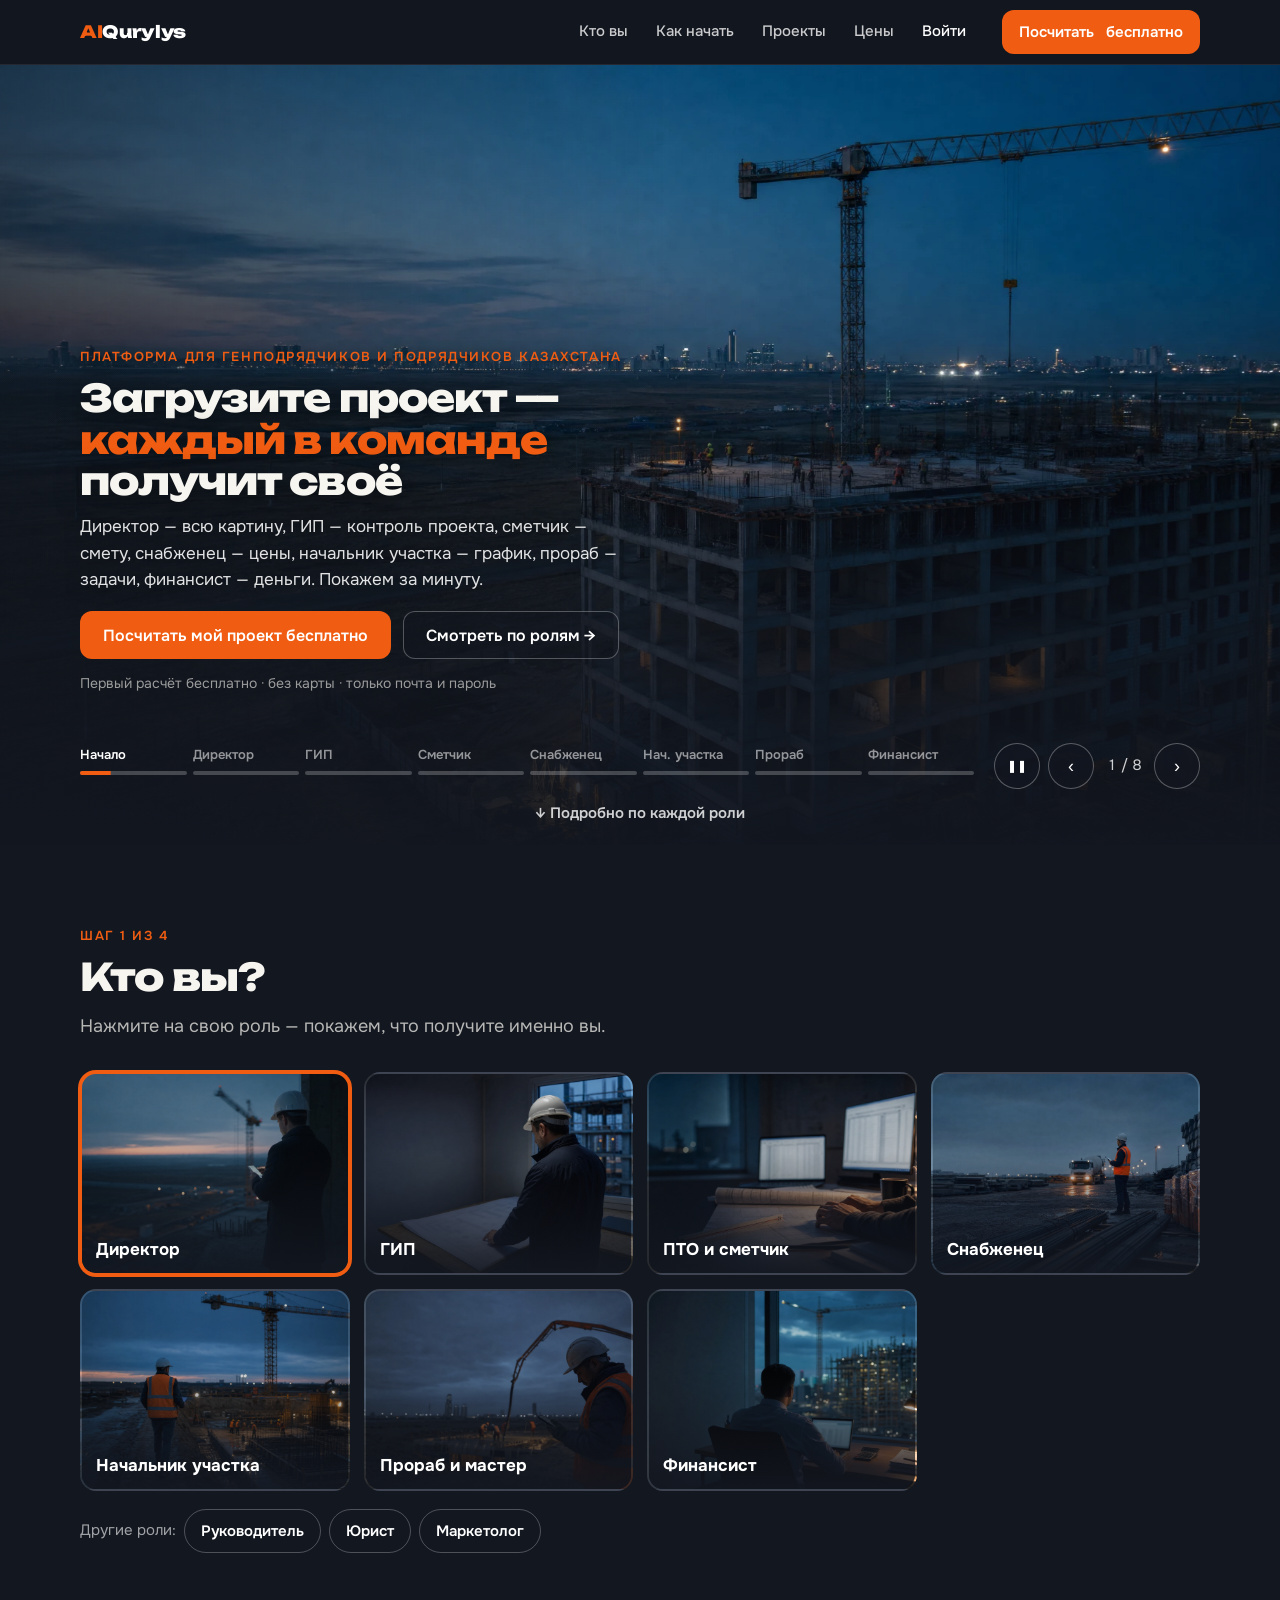
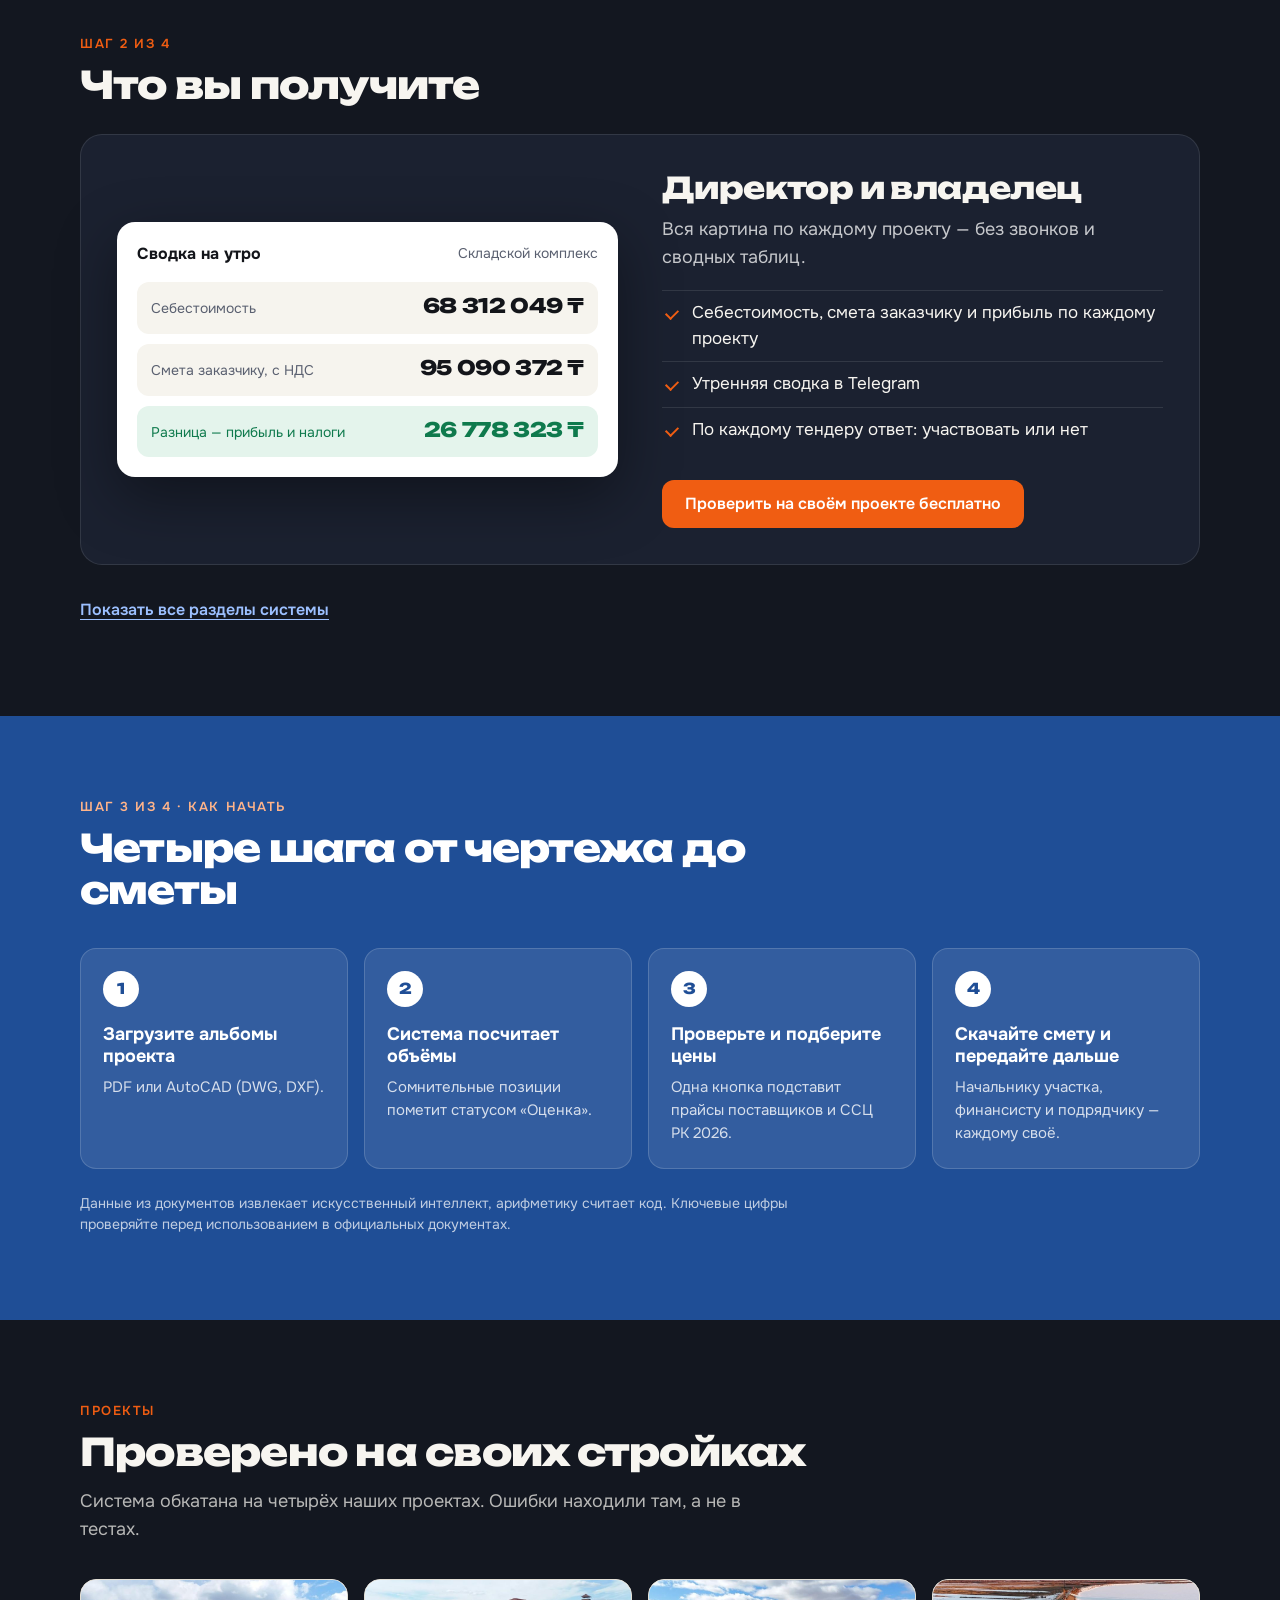
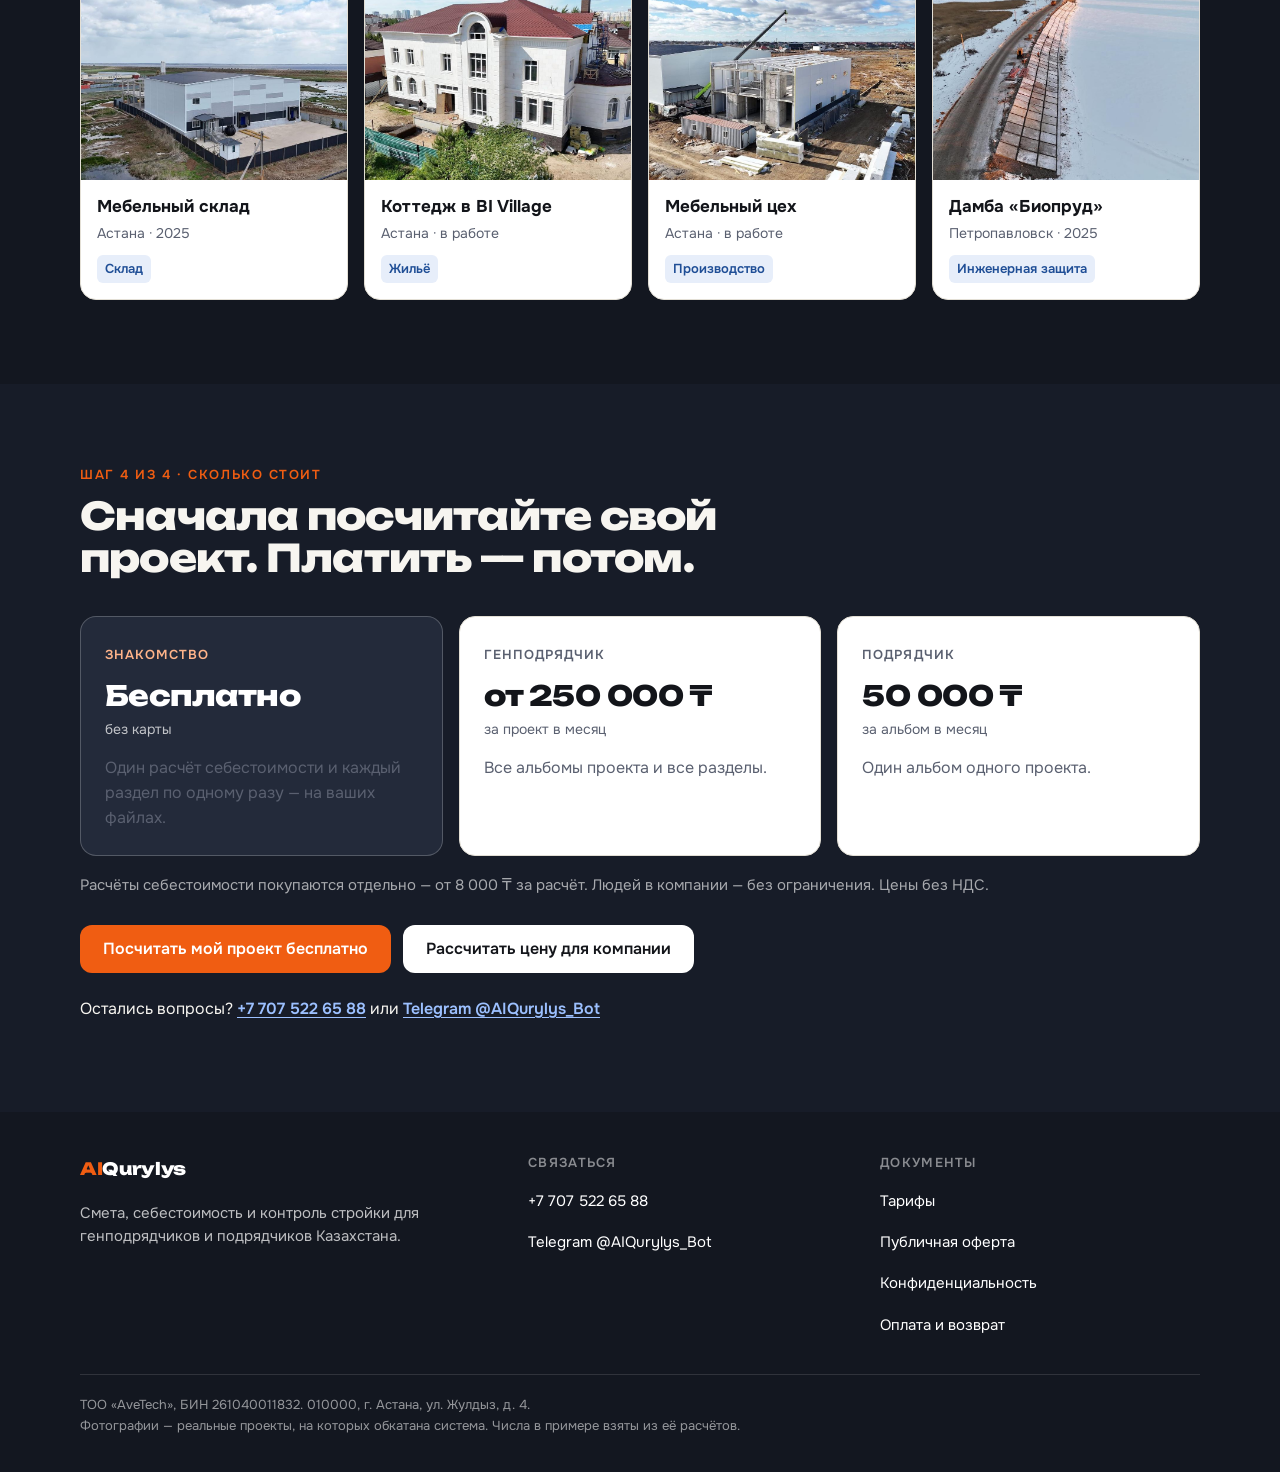
==== index.html @ 112221c1 "Hero: one continuous film, each section is its own clip, next starts when the slider is full Co-Auth" ====
<!doctype html>
<html lang="ru">
<head>
<meta charset="utf-8">
<meta name="viewport" content="width=device-width, initial-scale=1">
<title>AIQurylys — смета и себестоимость по вашему проекту</title>
<meta name="description" content="Загрузите чертежи PDF или DWG — получите объёмы, смету и себестоимость в Excel. Для генподрядчиков и подрядчиков Казахстана. Первый расчёт бесплатно.">
<meta name="theme-color" content="#131720">
<meta property="og:type" content="website">
<meta property="og:title" content="AIQurylys — смета и себестоимость по вашему проекту">
<meta property="og:description" content="Загрузите чертежи — получите объёмы, смету и себестоимость в Excel. Первый расчёт бесплатно.">
<meta property="og:image" content="img/sklad.jpg">
<link rel="icon" href="img/icon.svg" type="image/svg+xml">
<link rel="preconnect" href="https://fonts.googleapis.com">
<link rel="preconnect" href="https://fonts.gstatic.com" crossorigin>
<link href="https://fonts.googleapis.com/css2?family=Onest:wght@400;500;600;700&family=Unbounded:wght@700;800&display=swap" rel="stylesheet">
<link rel="stylesheet" href="css/style.css?v=14">
</head>
<body>

<nav class="nav" id="nav">
  <div class="wrap nav__in">
    <a class="logo" href="#top"><b>AI</b>Qurylys</a>
    <div class="nav__links" id="menu">
      <a href="#roles">Кто вы</a>
      <a href="#how">Как начать</a>
      <a href="#projects">Проекты</a>
      <a href="#price">Цены</a>
      <a class="nav__login" href="https://ai-qurylys.kz/login">Войти</a>
    </div>
    <a class="btn btn--primary btn--sm nav__cta" href="https://ai-qurylys.kz/register">Посчитать<span>&nbsp;бесплатно</span></a>
    <button class="burger" id="burger" type="button" aria-label="Меню" aria-expanded="false" aria-controls="menu"><span></span></button>
  </div>
</nav>

<header class="scenes" id="top" aria-roledescription="презентация" aria-label="Что получает каждый в команде">
  <div class="scenes__stage">

    <article class="scene is-active" data-name="Начало" data-bg="intro">
      <div class="wrap scene__grid">
        <div class="scene__text">
          <p class="eyebrow a">Платформа для генподрядчиков и подрядчиков Казахстана</p>
          <h1 class="scene__title a" style="--d:.1">Загрузите проект — <em>каждый в команде</em> получит своё</h1>
          <p class="scene__lead a" style="--d:.25">Директор — всю картину, ГИП — контроль проекта, сметчик — смету, снабженец — цены, начальник участка — график, прораб — задачи, финансист — деньги. Покажем за минуту.</p>
          <div class="scene__btns a" style="--d:.4">
            <a class="btn btn--primary" href="https://ai-qurylys.kz/register">Посчитать мой проект бесплатно</a>
            <button class="btn btn--ghost" type="button" data-go="next">Смотреть по ролям →</button>
          </div>
          <p class="scene__fine a" style="--d:.5">Первый расчёт бесплатно · без карты · только почта и пароль</p>
        </div>
        <div class="mock mock--hub" aria-hidden="true">
          <div class="hub__file a" style="--d:.5"><span class="chip">КЖ.pdf</span><span class="chip">АР.pdf</span><span class="chip">План.dwg</span></div>
          <div class="hub__arrow a" style="--d:.9">↓</div>
          <div class="hub__grid">
            <div class="hub__role a" style="--d:1.2"><b>Директор</b><span>вся картина</span></div>
            <div class="hub__role a" style="--d:1.3"><b>ГИП</b><span>контроль проекта</span></div>
            <div class="hub__role a" style="--d:1.45"><b>Сметчик</b><span>смета в Excel</span></div>
            <div class="hub__role a" style="--d:1.7"><b>Снабженец</b><span>цены поставщиков</span></div>
            <div class="hub__role a" style="--d:1.95"><b>Начальник участка</b><span>график работ</span></div>
            <div class="hub__role a" style="--d:2.2"><b>Прораб</b><span>задачи в Telegram</span></div>
            <div class="hub__role a" style="--d:2.45"><b>Финансист</b><span>план и факт</span></div>
          </div>
        </div>
      </div>
    </article>

    <article class="scene" data-name="Директор" data-bg="director" aria-hidden="true">
      <div class="wrap scene__grid">
        <div class="scene__text">
          <p class="eyebrow a">1 из 7 · Директор и владелец</p>
          <h2 class="scene__title a" style="--d:.1">Директор видит деньги проекта каждое утро</h2>
          <p class="scene__lead a" style="--d:.25">Себестоимость, смета заказчику и разница — по каждому проекту. Сводка приходит в Telegram. По каждому тендеру система отвечает, участвовать или нет.</p>
          <p class="scene__proof a" style="--d:.35">Себестоимость 68 312 049 ₸ · смета заказчику 95 090 372 ₸</p>
          <div class="scene__btns a" style="--d:.4"><a class="btn btn--ghost btn--sm" href="#roles" data-role="director">Что получит директор</a></div>
        </div>
        <div class="mock" aria-hidden="true">
          <div class="mock__head a" style="--d:.4"><b>Сводка на утро</b><span>Складской комплекс</span></div>
          <div class="kpi a" style="--d:.8"><span>Себестоимость</span><b>68 312 049 ₸</b></div>
          <div class="kpi a" style="--d:1.3"><span>Смета заказчику, с НДС</span><b>95 090 372 ₸</b></div>
          <div class="kpi kpi--ok a" style="--d:1.9"><span>Разница — прибыль и налоги</span><b>26 778 323 ₸</b></div>
        </div>
      </div>
    </article>

    <article class="scene" data-name="ГИП" data-bg="gip" aria-hidden="true">
      <div class="wrap scene__grid">
        <div class="scene__text">
          <p class="eyebrow a">2 из 7 · Главный инженер проекта</p>
          <h2 class="scene__title a" style="--d:.1">ГИП видит, где проект расходится с фактом</h2>
          <p class="scene__lead a" style="--d:.25">Объёмы посчитаны по каждому альбому, спорные места помечены статусом «Оценка». Акты подрядчиков сверяются с проектом, а не принимаются на слово.</p>
          <p class="scene__proof a" style="--d:.35">Сваи С1 — 462 шт, сходится · Кладка цоколя — «Оценка»</p>
          <div class="scene__btns a" style="--d:.4"><a class="btn btn--ghost btn--sm" href="#roles" data-role="gip">Что получит ГИП</a></div>
        </div>
        <div class="mock" aria-hidden="true">
          <div class="mock__head a" style="--d:.4"><b>Альбом КЖ</b><span>сверка с проектом</span></div>
          <div class="row a" style="--d:.8"><span>Сваи С1 · 462 шт</span><b><i class="chip chip--ok">сходится</i></b></div>
          <div class="row a" style="--d:1.3"><span>Ростверк Пр1 · 156,5 м³</span><b><i class="chip chip--ok">сходится</i></b></div>
          <div class="row a" style="--d:1.8"><span>Кладка цоколя · 109,2 м³</span><b><i class="chip chip--warn">Оценка</i></b></div>
          <div class="mock__foot a" style="--d:2.5">Спорные позиции собраны в один список — проверить нужно только их</div>
        </div>
      </div>
    </article>

    <article class="scene" data-name="Сметчик" data-bg="estimator" aria-hidden="true">
      <div class="wrap scene__grid">
        <div class="scene__text">
          <p class="eyebrow a">3 из 7 · ПТО и сметчик</p>
          <h2 class="scene__title a" style="--d:.1">Сметчик получает объёмы и смету прямо из чертежей</h2>
          <p class="scene__lead a" style="--d:.25">Система читает PDF и DWG, считает элементы и помечает сомнительное статусом «Оценка». Итог — в Excel с формулами.</p>
          <p class="scene__proof a" style="--d:.35">Итого по разделу КЖ: 68 312 049 ₸ — в Excel с формулами</p>
          <div class="scene__btns a" style="--d:.4"><a class="btn btn--ghost btn--sm" href="#roles" data-role="pto">Что получит сметчик</a></div>
        </div>
        <div class="mock" aria-hidden="true">
          <div class="mock__head a" style="--d:.4"><b>Локальная смета · КЖ</b><span class="chip chip--ok">Excel</span></div>
          <div class="row a" style="--d:.8"><span>Сваи С1</span><b>462 шт</b></div>
          <div class="row a" style="--d:1.2"><span>Ростверк Пр1</span><b>156,5 м³</b></div>
          <div class="row a" style="--d:1.6"><span>Арматура А500С</span><b>15,7 т</b></div>
          <div class="row a" style="--d:2"><span>Кладка цоколя <i class="chip chip--warn">Оценка</i></span><b>109,2 м³</b></div>
          <div class="total a" style="--d:2.6"><span>Итого по разделу</span><b>68 312 049 ₸</b></div>
        </div>
      </div>
    </article>

    <article class="scene" data-name="Снабженец" data-bg="supply" aria-hidden="true">
      <div class="wrap scene__grid">
        <div class="scene__text">
          <p class="eyebrow a">4 из 7 · Снабженец</p>
          <h2 class="scene__title a" style="--d:.1">Снабженец получает цены, не обзванивая поставщиков</h2>
          <p class="scene__lead a" style="--d:.25">Запросы поставщикам уходят сами, ответы сводятся в таблицу. Записать цену в базу решаете вы.</p>
          <p class="scene__proof a" style="--d:.35">Бетон С20/25 — 35 000 ₸/м³ · Арматура А500С — 385 000 ₸/т</p>
          <div class="scene__btns a" style="--d:.4"><a class="btn btn--ghost btn--sm" href="#roles" data-role="supply">Что получит снабженец</a></div>
        </div>
        <div class="mock" aria-hidden="true">
          <div class="mock__head a" style="--d:.4"><b>Запрос цен</b><span>отправлен поставщикам</span></div>
          <div class="row a" style="--d:.9"><span>Бетон С20/25</span><b>35 000 ₸/м³ <i class="tick">✓</i></b></div>
          <div class="row a" style="--d:1.5"><span>Арматура А500С</span><b>385 000 ₸/т <i class="tick">✓</i></b></div>
          <div class="row a" style="--d:2.1"><span>Кирпич М150</span><b>75 034 ₸/тыс. шт <i class="tick">✓</i></b></div>
          <div class="mock__foot a" style="--d:2.7">Цены получены · записать в базу?</div>
        </div>
      </div>
    </article>

    <article class="scene" data-name="Нач. участка" data-bg="site" aria-hidden="true">
      <div class="wrap scene__grid">
        <div class="scene__text">
          <p class="eyebrow a">5 из 7 · Начальник участка</p>
          <h2 class="scene__title a" style="--d:.1">Начальник участка видит план и факт в одной таблице</h2>
          <p class="scene__lead a" style="--d:.25">График работ составляется по объёмам проекта. Сданный объём сразу сравнивается с планом.</p>
          <p class="scene__proof a" style="--d:.35">Ростверк Пр1: сдано 40 из 156,5 м³</p>
          <div class="scene__btns a" style="--d:.4"><a class="btn btn--ghost btn--sm" href="#roles" data-role="site">Что получит начальник участка</a></div>
        </div>
        <div class="mock" aria-hidden="true">
          <div class="mock__head a" style="--d:.4"><b>График работ</b><span>план и факт</span></div>
          <div class="gantt a" style="--d:.8"><span>Погружение свай С1</span><div class="bar"><i style="--w:100%"></i></div><em>сдано</em></div>
          <div class="gantt a" style="--d:1.3"><span>Ростверк Пр1</span><div class="bar"><i style="--w:26%"></i></div><em>40 из 156,5 м³</em></div>
          <div class="gantt a" style="--d:1.8"><span>Кладка цоколя</span><div class="bar"><i style="--w:0%"></i></div><em>не начато</em></div>
        </div>
      </div>
    </article>

    <article class="scene" data-name="Прораб" data-bg="foreman" aria-hidden="true">
      <div class="wrap scene__grid">
        <div class="scene__text">
          <p class="eyebrow a">6 из 7 · Прораб и мастер</p>
          <h2 class="scene__title a" style="--d:.1">Прораб получает задачу в Telegram и сдаёт объём с телефона</h2>
          <p class="scene__lead a" style="--d:.25">Кнопка «Взял в работу», потом одно сообщение с объёмом. На сайт заходить не нужно.</p>
          <p class="scene__proof a" style="--d:.35">«готово 12 40 м3» — задача сдана одним сообщением</p>
          <div class="scene__btns a" style="--d:.4"><a class="btn btn--ghost btn--sm" href="#roles" data-role="foreman">Что получит прораб</a></div>
        </div>
        <div class="mock mock--chat" aria-hidden="true">
          <div class="chat__top a" style="--d:.4"><i>AQ</i>AIQurylys бот</div>
          <div class="msg a" style="--d:.8"><b>Задача № 12</b>Ростверк Пр1, бетонирование · 40 м³ · до 14.11<span class="msg__btn">Взял в работу</span></div>
          <div class="msg msg--me a" style="--d:1.8">готово 12 40 м3</div>
          <div class="msg a" style="--d:2.6">Задача № 12 сдана, сделано 40 м³. Начальник участка видит это у себя.</div>
        </div>
      </div>
    </article>

    <article class="scene" data-name="Финансист" data-bg="finance" aria-hidden="true">
      <div class="wrap scene__grid">
        <div class="scene__text">
          <p class="eyebrow a">7 из 7 · Финансист</p>
          <h2 class="scene__title a" style="--d:.1">Финансист видит, сколько пришло, потрачено и осталось</h2>
          <p class="scene__lead a" style="--d:.25">По вашей таблице доходов и расходов. Акт подрядчика сверяется с проектом — завышения видны сразу.</p>
          <p class="scene__proof a" style="--d:.35">План, факт и остаток денег — по каждому проекту</p>
          <div class="scene__btns a" style="--d:.4">
            <a class="btn btn--primary btn--sm" href="https://ai-qurylys.kz/register">Посчитать мой проект бесплатно</a>
            <a class="btn btn--ghost btn--sm" href="#roles" data-role="fin">Что получит финансист</a>
          </div>
        </div>
        <div class="mock" aria-hidden="true">
          <div class="mock__head a" style="--d:.4"><b>Деньги проекта</b><span>план, факт, остаток</span></div>
          <div class="gantt gantt--fin a" style="--d:.8"><span>Поступило от заказчика</span><div class="bar"><i style="--w:72%"></i></div></div>
          <div class="gantt gantt--fin a" style="--d:1.3"><span>Потрачено</span><div class="bar"><i class="o" style="--w:48%"></i></div></div>
          <div class="gantt gantt--fin a" style="--d:1.8"><span>Остаток</span><div class="bar"><i class="g" style="--w:24%"></i></div></div>
          <div class="mock__foot a" style="--d:2.5">Акт подрядчика сверен с проектом → список расхождений</div>
        </div>
      </div>
    </article>

  <div class="wrap scenes__ui">
    <div class="scenes__dots" id="dots" role="tablist" aria-label="Сцены презентации"></div>
    <div class="scenes__ctrl">
      <button type="button" id="sc-pause" aria-label="Пауза">❚❚</button>
      <button type="button" id="sc-prev" aria-label="Назад">‹</button>
      <span id="sc-count" aria-live="off">1 / 8</span>
      <button type="button" id="sc-next" aria-label="Вперёд">›</button>
    </div>
  </div>
  <a class="scenes__down" id="sc-down" href="#roles">↓ Подробно по каждой роли</a>
  </div>
</header>

<main>

<section class="sec sec--dark" id="roles">
  <div class="wrap">
    <p class="eyebrow">Шаг 1 из 4</p>
    <h2 class="h2">Кто вы?</h2>
    <p class="lead">Нажмите на свою роль — покажем, что получите именно вы.</p>

    <div class="who" role="tablist" aria-label="Роль в компании" id="rolebar">
      <button class="who__tile" role="tab" type="button" data-role="director" aria-selected="true" style="background-image:url(media/scenes/director.webp)"><span>Директор</span></button>
      <button class="who__tile" role="tab" type="button" data-role="gip" aria-selected="false" style="background-image:url(media/scenes/gip.webp)"><span>ГИП</span></button>
      <button class="who__tile" role="tab" type="button" data-role="pto" aria-selected="false" style="background-image:url(media/scenes/estimator.webp)"><span>ПТО и сметчик</span></button>
      <button class="who__tile" role="tab" type="button" data-role="supply" aria-selected="false" style="background-image:url(media/scenes/supply.webp)"><span>Снабженец</span></button>
      <button class="who__tile" role="tab" type="button" data-role="site" aria-selected="false" style="background-image:url(media/scenes/site.webp)"><span>Начальник участка</span></button>
      <button class="who__tile" role="tab" type="button" data-role="foreman" aria-selected="false" style="background-image:url(media/scenes/foreman.webp)"><span>Прораб и мастер</span></button>
      <button class="who__tile" role="tab" type="button" data-role="fin" aria-selected="false" style="background-image:url(media/scenes/finance.webp)"><span>Финансист</span></button>
    </div>
    <div class="who__more">
      <span>Другие роли:</span>
      <button class="who__chip" role="tab" type="button" data-role="manager" aria-selected="false">Руководитель</button>
      <button class="who__chip" role="tab" type="button" data-role="lawyer" aria-selected="false">Юрист</button>
      <button class="who__chip" role="tab" type="button" data-role="marketer" aria-selected="false">Маркетолог</button>
    </div>
  </div>
</section>

<section class="sec sec--dark sec--tight" id="result">
  <div class="wrap">
    <p class="eyebrow">Шаг 2 из 4</p>
    <h2 class="h2">Что вы получите</h2>

    <div class="rolepanel" id="role-panel" aria-live="polite">
      <div class="rolepanel__mock" id="role-mock" aria-hidden="true"></div>
      <div>
        <h3 id="role-title">Директор и владелец</h3>
        <p id="role-text"></p>
        <ul class="list" id="role-list"></ul>
        <div class="cta-row">
          <a class="btn btn--primary" href="https://ai-qurylys.kz/register">Проверить на своём проекте бесплатно</a>
          <button class="btn btn--ghost" type="button" id="show-example" hidden>Смотреть смету целиком</button>
        </div>
      </div>
    </div>

    <p class="allrow"><button class="linkbtn" type="button" id="show-all" aria-expanded="false">Показать все разделы системы</button></p>
    <div id="all-wrap" hidden>
      <h3 class="h3" style="margin-top:8px">От тендера до сдачи проекта</h3>
      <div class="cards" id="role-cards">
      <article class="card" data-roles="manager gip pto supply marketer">
        <h3>Себестоимость</h3>
        <p>Считает объёмы по чертежам, подставляет цены и собирает ведомость материалов.</p>
        <div class="io"><div><span>Вы даёте</span><b>альбомы проекта (PDF, DWG)</b></div><div><span>Получаете</span><b>смету в Excel, Word и PDF</b></div></div>
      </article>
      <article class="card" data-roles="gip pto director">
        <h3>Проверка сметы</h3>
        <p>Находит в готовой смете ошибки арифметики, двойной счёт и пропущенные работы.</p>
        <div class="io"><div><span>Вы даёте</span><b>готовую смету</b></div><div><span>Получаете</span><b>список ошибок и исправлений</b></div></div>
      </article>
      <article class="card" data-roles="director marketer">
        <h3>Тендеры</h3>
        <p>Одна лента госзакупок и площадок застройщиков. Отбирает подходящие тендеры, сверяет требования и считает прибыль.</p>
        <div class="io"><div><span>Вы даёте</span><b>документы компании и запрос: работы, город, сумма</b></div><div><span>Получаете</span><b>подходящие тендеры и ответ, участвовать ли</b></div></div>
      </article>
      <article class="card" data-roles="director marketer">
        <h3>Маркетолог</h3>
        <p>Собирает посты, кейсы проектов и коммерческие предложения из данных самой компании.</p>
        <div class="io"><div><span>Вы даёте</span><b>проекты и фото компании</b></div><div><span>Получаете</span><b>посты, кейсы и КП</b></div></div>
      </article>
      <article class="card" data-roles="director manager fin">
        <h3>Финансист</h3>
        <p>Показывает, сколько пришло от заказчика, сколько потрачено и сколько осталось. Считает налоги Казахстана по ставкам 2026 года.</p>
        <div class="io"><div><span>Вы даёте</span><b>таблицу доходов и расходов</b></div><div><span>Получаете</span><b>план, факт и остаток денег</b></div></div>
      </article>
      <article class="card" data-roles="director lawyer">
        <h3>Юрист</h3>
        <p>Проверяет присланные договоры, показывает рискованные пункты и предлагает правки. Составляет претензии.</p>
        <div class="io"><div><span>Вы даёте</span><b>договор</b></div><div><span>Получаете</span><b>риски, правки, претензии</b></div></div>
      </article>
      <article class="card" data-roles="supply">
        <h3>Снабженец</h3>
        <p>Сам пишет поставщикам и сводит их ответы в таблицу.</p>
        <div class="io"><div><span>Вы даёте</span><b>список материалов</b></div><div><span>Получаете</span><b>цены от поставщиков</b></div></div>
      </article>
      <article class="card" data-roles="manager gip pto site fin">
        <h3>Проверка объёмов</h3>
        <p>Сверяет акт подрядчика с проектом и показывает, где объём завышен.</p>
        <div class="io"><div><span>Вы даёте</span><b>акт подрядчика</b></div><div><span>Получаете</span><b>список расхождений</b></div></div>
      </article>
      <article class="card" data-roles="gip pto foreman lawyer">
        <h3>Документооборот</h3>
        <p>Заполняет АОСР, акты 2В, дефектные акты и наряд-задания по формам РК. Реквизиты подставляются сами.</p>
        <div class="io"><div><span>Вы даёте</span><b>проект и что сделано</b></div><div><span>Получаете</span><b>готовые акты в Word и Excel</b></div></div>
      </article>
      <article class="card" data-roles="manager gip site">
        <h3>Начальник участка</h3>
        <p>Составляет график работ и следит за его выполнением.</p>
        <div class="io"><div><span>Вы даёте</span><b>проект и срок строительства</b></div><div><span>Получаете</span><b>план и факт по графику</b></div></div>
      </article>
      <article class="card" data-roles="foreman site">
        <h3>Прораб и мастер</h3>
        <p>Получает задачи в Telegram и сдаёт выполненный объём. Вход в бот — по коду от руководителя.</p>
        <div class="io"><div><span>Вы даёте</span><b>объём за день</b></div><div><span>Получаете</span><b>задачи от начальника участка</b></div></div>
      </article>
      <article class="card" data-roles="site">
        <h3>Техника</h3>
        <p>Считает моточасы и напоминает о техобслуживании.</p>
        <div class="io"><div><span>Вы даёте</span><b>список машин и часы работы</b></div><div><span>Получаете</span><b>даты техобслуживания</b></div></div>
      </article>
      <article class="card" data-roles="pto">
        <h3>Архитектор</h3>
        <p>По описанию дома рисует план, разрез и фасад и считает примерную стоимость.</p>
        <div class="io"><div><span>Вы даёте</span><b>«дом 10×12 м, 2 этажа»</b></div><div><span>Получаете</span><b>чертежи и стоимость</b></div></div>
      </article>
    </div>
    </div>

    <template id="mock-lawyer">
      <div class="mock">
        <div class="mock__head"><b>Договор подряда</b><span>проверка</span></div>
        <div class="row"><span>Присланный договор</span><b><i class="chip chip--ok">прочитан</i></b></div>
        <div class="row"><span>Рискованные пункты</span><b><i class="chip chip--warn">отмечены</i></b></div>
        <div class="row"><span>Правки</span><b><i class="chip chip--ok">предложены</i></b></div>
        <div class="mock__foot">Претензионное письмо — готовым документом в Word</div>
      </div>
    </template>
    <template id="mock-tender">
      <div class="mock">
        <div class="mock__head"><b>Закупка · анализ</b><span>расчёт до подачи</span></div>
        <div class="row"><span>Требования к участнику</span><b><i class="chip chip--ok">сверены</i></b></div>
        <div class="row"><span>Себестоимость по документам</span><b><i class="chip chip--ok">посчитана</i></b></div>
        <div class="row"><span>Позиции без цены</span><b><i class="chip chip--warn">перечислены</i></b></div>
        <div class="row"><span>Конкуренция и цена участия</span><b><i class="chip chip--ok">есть</i></b></div>
        <div class="mock__foot">Ответ: «Участвовать» или «Не участвовать» — с обоснованием</div>
      </div>
    </template>
  </div>
</section>

<section class="sec sec--dark" id="example" hidden>
  <div class="wrap">
    <p class="eyebrow">Пример</p>
    <h2 class="h2">Вот что вы получите</h2>
    <p class="lead">Смета по разделу КЖ складского комплекса. Работа — строка, материал — под ней. Итог считают формулы Excel, поэтому любую цифру можно проверить.</p>

    <div class="ex">
      <div class="sheet">
        <div class="sheet__head"><b>Локальная смета · КЖ · Фундаменты</b><span>Складской комплекс</span></div>
        <table>
          <thead><tr><th>Работы и материалы</th><th class="r">Кол-во</th><th class="r hide-m">Цена</th><th class="r">Стоимость, ₸</th></tr></thead>
          <tbody>
            <tr class="work"><td>Погружение свай С90.30-8 (С1)</td><td class="r">4 158 м</td><td class="r hide-m">3 467</td><td class="r">14 415 786</td></tr>
            <tr class="mat"><td>Свая забивная С90.30-8</td><td class="r">462 шт</td><td class="r hide-m">63 630</td><td class="r">29 397 060</td></tr>
            <tr class="work"><td>Устройство ростверка Пр1</td><td class="r">156,5 м³</td><td class="r hide-m">48 300</td><td class="r">7 558 950</td></tr>
            <tr class="mat"><td>Бетон С20/25</td><td class="r">156,5 м³</td><td class="r hide-m">35 000</td><td class="r">5 477 500</td></tr>
            <tr class="mat"><td>Арматура А500С</td><td class="r">15,7 т</td><td class="r hide-m">385 000</td><td class="r">6 044 500</td></tr>
            <tr class="mat"><td>Проволока вязальная</td><td class="r">188 кг</td><td class="r hide-m">471</td><td class="r">88 548</td></tr>
            <tr class="work"><td>Кладка цоколя из кирпича, 380 мм</td><td class="r">109,2 м³</td><td class="r hide-m">12 400</td><td class="r">1 354 080</td></tr>
            <tr class="mat"><td>Кирпич керамический М150</td><td class="r">43 тыс. шт</td><td class="r hide-m">75 034</td><td class="r">3 226 462</td></tr>
            <tr class="mat"><td>Раствор кладочный М100</td><td class="r">26,2 м³</td><td class="r hide-m">28 594</td><td class="r">749 163</td></tr>
          </tbody>
        </table>
        <div class="sheet__total"><span>Итого по разделу</span><b>68 312 049 ₸</b></div>
      </div>

      <div class="sums">
        <div class="sum">
          <small>Себестоимость для вас</small>
          <b>68 312 049 ₸</b>
          <p>Работы и материалы без наценки.</p>
        </div>
        <div class="sum sum--dark">
          <small>Смета заказчику, с НДС 16 %</small>
          <b>95 090 372 ₸</b>
          <p>С прибылью компании и налогами.</p>
        </div>
        <div class="sum sum--ok"><span>Разница — прибыль и налоги</span><b>26 778 323 ₸</b></div>
      </div>
    </div>

    <p class="note" style="margin-top:26px;font-size:16px;color:var(--text);font-weight:600">Вместе со сметой вы получаете:</p>
    <div class="files" style="margin-top:12px">
      <span class="file"><i>XLSX</i>Смета со сводом</span>
      <span class="file"><i>XLSX</i>Ведомость материалов</span>
      <span class="file"><i class="w">WORD</i>Пояснительная записка</span>
      <span class="file"><i class="w">WORD</i>Коммерческое предложение</span>
      <span class="file"><i class="w">WORD</i>Дефектный акт</span>
      <span class="file"><i class="p">PDF</i>Смета для печати</span>
    </div>
  </div>
</section>

<section class="sec sec--blue" id="how">
  <div class="wrap">
    <p class="eyebrow">Шаг 3 из 4 · Как начать</p>
    <h2 class="h2">Четыре шага от чертежа до сметы</h2>
    <ol class="steps">
      <li class="step"><h3>Загрузите альбомы проекта</h3><p>PDF или AutoCAD (DWG, DXF).</p></li>
      <li class="step"><h3>Система посчитает объёмы</h3><p>Сомнительные позиции пометит статусом «Оценка».</p></li>
      <li class="step"><h3>Проверьте и подберите цены</h3><p>Одна кнопка подставит прайсы поставщиков и ССЦ РК 2026.</p></li>
      <li class="step"><h3>Скачайте смету и передайте дальше</h3><p>Начальнику участка, финансисту и подрядчику — каждому своё.</p></li>
    </ol>
    <p class="steps__note">Данные из документов извлекает искусственный интеллект, арифметику считает код. Ключевые цифры проверяйте перед использованием в официальных документах.</p>
  </div>
</section>

<section class="sec sec--dark" id="projects">
  <div class="wrap">
    <p class="eyebrow">Проекты</p>
    <h2 class="h2">Проверено на своих стройках</h2>
    <p class="lead">Система обкатана на четырёх наших проектах. Ошибки находили там, а не в тестах.</p>
    <div class="projects">
      <figure class="proj"><img src="img/sklad.jpg" alt="Мебельный склад в Астане" loading="lazy" width="1200" height="900"><figcaption><b>Мебельный склад</b><span>Астана · 2025</span><br><em>Склад</em></figcaption></figure>
      <figure class="proj"><img src="img/cottage.jpg" alt="Коттедж в BI Village, Астана" loading="lazy" width="1200" height="900"><figcaption><b>Коттедж в BI Village</b><span>Астана · в работе</span><br><em>Жильё</em></figcaption></figure>
      <figure class="proj"><img src="img/ceh.jpg" alt="Мебельный цех в Астане" loading="lazy" width="1200" height="900"><figcaption><b>Мебельный цех</b><span>Астана · в работе</span><br><em>Производство</em></figcaption></figure>
      <figure class="proj"><img src="img/damba.jpg" alt="Дамба «Биопруд» в Петропавловске" loading="lazy" width="1200" height="900"><figcaption><b>Дамба «Биопруд»</b><span>Петропавловск · 2025</span><br><em>Инженерная защита</em></figcaption></figure>
    </div>
  </div>
</section>

<section class="sec sec--dark sec--dark2" id="price">
  <div class="wrap">
    <p class="eyebrow">Шаг 4 из 4 · Сколько стоит</p>
    <h2 class="h2">Сначала посчитайте свой проект. Платить — потом.</h2>
    <div class="plans">
      <div class="plan plan--free">
        <small>Знакомство</small>
        <b>Бесплатно</b>
        <i>без карты</i>
        <p>Один расчёт себестоимости и каждый раздел по одному разу — на ваших файлах.</p>
      </div>
      <div class="plan">
        <small>Генподрядчик</small>
        <b>от 250 000 ₸</b>
        <i>за проект в месяц</i>
        <p>Все альбомы проекта и все разделы.</p>
      </div>
      <div class="plan">
        <small>Подрядчик</small>
        <b>50 000 ₸</b>
        <i>за альбом в месяц</i>
        <p>Один альбом одного проекта.</p>
      </div>
    </div>
    <p class="note" style="margin-top:18px;font-size:15px">Расчёты себестоимости покупаются отдельно — от 8 000 ₸ за расчёт. Людей в компании — без ограничения. Цены без НДС.</p>
    <div class="cta-row">
      <a class="btn btn--primary" href="https://ai-qurylys.kz/register">Посчитать мой проект бесплатно</a>
      <a class="btn btn--line" href="pricing.html#calc">Рассчитать цену для компании</a>
    </div>
    <p class="contact-line">Остались вопросы? <a href="tel:+77075226588">+7 707 522 65 88</a> или <a href="https://t.me/AIQurylys_Bot" target="_blank" rel="noopener">Telegram @AIQurylys_Bot</a></p>
  </div>
</section>

</main>

<nav class="steps-nav" id="steps-nav" aria-label="Шаги страницы">
  <a href="#roles"><span>Кто вы</span></a>
  <a href="#result"><span>Что получите</span></a>
  <a href="#how"><span>Как начать</span></a>
  <a href="#price"><span>Сколько стоит</span></a>
</nav>
<a class="sticky-cta" id="sticky-cta" href="https://ai-qurylys.kz/register">Посчитать мой проект бесплатно</a>

<footer class="foot">
  <div class="wrap">
    <div class="foot__grid">
      <div>
        <a class="logo" href="#top"><b>AI</b>Qurylys</a>
        <p style="margin-top:10px;max-width:340px">Смета, себестоимость и контроль стройки для генподрядчиков и подрядчиков Казахстана.</p>
      </div>
      <div>
        <h4>Связаться</h4>
        <ul>
          <li><a href="tel:+77075226588">+7 707 522 65 88</a></li>
          <li><a href="https://t.me/AIQurylys_Bot" target="_blank" rel="noopener">Telegram @AIQurylys_Bot</a></li>
        </ul>
      </div>
      <div>
        <h4>Документы</h4>
        <ul>
          <li><a href="pricing.html">Тарифы</a></li>
          <li><a href="https://ai-qurylys.kz/offer">Публичная оферта</a></li>
          <li><a href="https://ai-qurylys.kz/privacy">Конфиденциальность</a></li>
          <li><a href="https://ai-qurylys.kz/payment">Оплата и возврат</a></li>
        </ul>
      </div>
    </div>
    <p class="foot__legal">ТОО «AveTech», БИН 261040011832. 010000, г. Астана, ул. Жулдыз, д. 4.<br>Фотографии — реальные проекты, на которых обкатана система. Числа в примере взяты из её расчётов.</p>
  </div>
</footer>

<script src="js/main.js?v=14"></script>
</body>
</html>
---- css/style.css ----
/* AIQurylys — витрина, версия 2 */
:root {
  --ink: #131720;
  --ink-2: #1c2231;
  --paper: #fafaf9;
  --sand: #efebe2;
  --card: #ffffff;
  --orange: #f05d12;
  --orange-d: #d94f0a;
  --blue: #1f4e96;
  --blue-soft: #e7eefa;
  --text: #13151a;
  --muted: #5a6070;
  --line: #e3dfd5;
  --ok: #0f7a4d;
  --ok-soft: #e4f4ec;
  --radius: 16px;
  --wrap: 1160px;
  --head: "Unbounded", "Onest", system-ui, sans-serif;
  --body: "Onest", system-ui, -apple-system, "Segoe UI", sans-serif;
  --mono: "JetBrains Mono", ui-monospace, Consolas, monospace;
}

* { box-sizing: border-box; }
html { scroll-behavior: smooth; -webkit-text-size-adjust: 100%; }
body {
  margin: 0;
  font-family: var(--body);
  font-size: 17px;
  line-height: 1.55;
  color: var(--text);
  background: var(--paper);
}
img { max-width: 100%; height: auto; display: block; }
a { color: inherit; }
h1, h2, h3, p { margin: 0; }
section[id], header[id] { scroll-margin-top: 76px; }

.wrap { max-width: var(--wrap); margin: 0 auto; padding: 0 20px; }

/* ---------- Шапка ---------- */
.nav {
  position: sticky; top: 0; z-index: 50;
  background: rgba(19, 23, 32, .96);
  backdrop-filter: blur(8px);
  border-bottom: 1px solid rgba(255, 255, 255, .08);
  color: #fff;
}
.nav__in { display: flex; align-items: center; gap: 20px; height: 64px; }
.logo { font-family: var(--head); font-weight: 800; font-size: 17px; text-decoration: none; color: #fff; letter-spacing: -.02em; padding: 10px 0; }
.logo b { color: var(--orange); font-weight: 800; }
.nav__links { display: flex; gap: 4px; margin-left: auto; }
.nav__links a {
  text-decoration: none; color: rgba(255, 255, 255, .78);
  font-size: 15px; font-weight: 500; padding: 10px 12px; border-radius: 10px;
}
.nav__links a:hover { color: #fff; background: rgba(255, 255, 255, .08); }
.nav__login { font-weight: 600; color: #fff !important; }
.nav__cta { margin-left: 4px; }
.burger {
  display: none; flex: none; margin-left: 4px; width: 46px; height: 46px; border: 1px solid rgba(255, 255, 255, .2);
  background: transparent; border-radius: 12px; cursor: pointer; padding: 0;
  align-items: center; justify-content: center;
}
.burger span, .burger span::before, .burger span::after {
  display: block; width: 20px; height: 2px; background: #fff; border-radius: 2px; position: relative; transition: .2s;
}
.burger span::before, .burger span::after { content: ""; position: absolute; left: 0; }
.burger span::before { top: -6px; }
.burger span::after { top: 6px; }
.nav.open .burger span { background: transparent; }
.nav.open .burger span::before { top: 0; transform: rotate(45deg); }
.nav.open .burger span::after { top: 0; transform: rotate(-45deg); }

/* ---------- Кнопки ---------- */
.btn {
  display: inline-flex; align-items: center; justify-content: center; gap: 8px;
  min-height: 48px; padding: 12px 22px; border-radius: 12px;
  font: 600 16px/1.2 var(--body); text-decoration: none; cursor: pointer;
  border: 1px solid transparent; text-align: center; transition: background .15s, border-color .15s;
}
.btn--primary { background: var(--orange); color: #fff; }
.btn--primary:hover { background: var(--orange-d); }
.btn--ghost { border-color: rgba(255, 255, 255, .28); color: #fff; background: transparent; }
.btn--ghost:hover { background: rgba(255, 255, 255, .08); }
.btn--line { border-color: #c9c4b8; color: var(--text); background: #fff; }
.btn--line:hover { border-color: var(--text); }
.btn--dark { background: var(--ink); color: #fff; }
.btn--dark:hover { background: #000; }
.btn--sm { min-height: 44px; padding: 10px 16px; font-size: 15px; }
.btn--wide { width: 100%; }

/* ---------- Общие элементы блоков ---------- */
.sec { padding: 84px 0; }
.sec--sand { background: var(--sand); }
.sec--dark { background: var(--ink); color: #f7f5f0; }
.eyebrow {
  font: 600 13px/1 var(--body); letter-spacing: .12em; text-transform: uppercase;
  color: var(--orange); margin-bottom: 14px;
}
.h2 { font: 800 clamp(26px, 3.4vw, 38px)/1.12 var(--head); letter-spacing: -.02em; max-width: 780px; }
.lead { margin-top: 14px; font-size: 18px; color: var(--muted); max-width: 680px; }
.sec--dark .lead { color: rgba(247, 245, 240, .72); }
.note { font-size: 14px; color: var(--muted); }

/* ---------- Первый экран ---------- */
.hero { background: var(--ink); color: #f7f5f0; padding: 64px 0 0; overflow: hidden; }
.hero__grid { display: grid; grid-template-columns: 1.08fr .92fr; gap: 48px; align-items: center; }
.hero h1 { font: 800 clamp(28px, 4vw, 46px)/1.1 var(--head); letter-spacing: -.025em; }
.hero h1 em { font-style: normal; color: var(--orange); }
.hero__sub { margin-top: 20px; font-size: 18px; color: rgba(247, 245, 240, .76); max-width: 560px; }
.hero__btns { display: flex; flex-wrap: wrap; gap: 12px; margin-top: 30px; }
.hero__fine { margin-top: 16px; font-size: 14px; color: rgba(247, 245, 240, .6); }

.doc {
  background: #fff; color: var(--text); border-radius: 18px; padding: 20px 20px 18px;
  box-shadow: 0 30px 80px rgba(0, 0, 0, .45); transform: rotate(1.2deg);
}
.doc__head { display: flex; justify-content: space-between; align-items: center; gap: 10px; margin-bottom: 12px; }
.doc__title { font-weight: 700; font-size: 15px; }
.doc__tag { font: 600 12px/1 var(--body); background: var(--ok-soft); color: var(--ok); padding: 6px 9px; border-radius: 7px; white-space: nowrap; }
.doc table { width: 100%; border-collapse: collapse; font-size: 14px; }
.doc td { padding: 8px 0; border-top: 1px solid #ecebe6; vertical-align: top; }
.doc td:last-child { text-align: right; white-space: nowrap; font-variant-numeric: tabular-nums; padding-left: 12px; }
.doc .mat td { color: var(--blue); padding-left: 14px; }
.doc .mat td:last-child { padding-left: 12px; }
.doc__src { display: inline-block; margin-left: 6px; font-size: 12px; color: var(--muted); background: #f2f1ec; border-radius: 5px; padding: 1px 6px; }
.doc__total { display: flex; justify-content: space-between; align-items: baseline; gap: 12px; border-top: 2px solid var(--text); margin-top: 4px; padding-top: 12px; }
.doc__total span { font-size: 14px; color: var(--muted); }
.doc__total b { font: 800 22px/1 var(--head); letter-spacing: -.02em; white-space: nowrap; }

.facts { display: grid; grid-template-columns: repeat(3, 1fr); margin-top: 64px; border-top: 1px solid rgba(255, 255, 255, .12); }
.fact { padding: 26px 24px 32px 0; }
.fact + .fact { padding-left: 24px; border-left: 1px solid rgba(255, 255, 255, .12); }
.fact b { display: block; font: 700 19px/1.2 var(--head); letter-spacing: -.01em; }
.fact span { display: block; margin-top: 8px; font-size: 15px; color: rgba(247, 245, 240, .66); }

/* ---------- Пример ---------- */
.ex { display: grid; grid-template-columns: 1.5fr 1fr; gap: 20px; margin-top: 36px; align-items: start; }
.sheet { background: #fff; border: 1px solid var(--line); border-radius: var(--radius); padding: 22px; }
.sheet__head { display: flex; justify-content: space-between; gap: 12px; font-size: 14px; color: var(--muted); margin-bottom: 8px; }
.sheet__head b { color: var(--text); font-size: 16px; }
.sheet table { width: 100%; border-collapse: collapse; font-size: 15px; }
.sheet th { text-align: left; font: 600 13px/1.2 var(--body); color: var(--muted); padding: 10px 8px 10px 0; border-bottom: 1px solid var(--text); }
.sheet td { padding: 10px 8px 10px 0; border-bottom: 1px solid #eeece6; vertical-align: top; }
.sheet th.r, .sheet td.r { text-align: right; white-space: nowrap; font-variant-numeric: tabular-nums; padding-right: 0; padding-left: 8px; }
.sheet .work td { font-weight: 600; }
.sheet .mat td { color: var(--blue); }
.sheet .mat td:first-child { padding-left: 16px; font-style: italic; }
.sheet__total { display: flex; justify-content: space-between; align-items: baseline; gap: 12px; padding-top: 16px; }
.sheet__total b { font: 800 24px/1 var(--head); letter-spacing: -.02em; white-space: nowrap; }
.sums { display: grid; gap: 14px; }
.sum { border-radius: var(--radius); padding: 22px; background: #fff; border: 1px solid var(--line); }
.sum small { display: block; font: 600 13px/1.3 var(--body); letter-spacing: .06em; text-transform: uppercase; color: var(--muted); }
.sum b { display: block; margin: 10px 0 8px; font: 800 clamp(22px, 2.6vw, 28px)/1 var(--head); letter-spacing: -.02em; white-space: nowrap; }
.sum p { font-size: 15px; color: var(--muted); }
.sum--dark { background: var(--ink); border-color: var(--ink); color: #fff; }
.sum--dark small, .sum--dark p { color: rgba(255, 255, 255, .7); }
.sum--dark b { color: var(--orange); }
.sum--ok { background: var(--ok-soft); border-color: #cde9da; display: flex; justify-content: space-between; align-items: center; gap: 12px; padding: 16px 22px; }
.sum--ok span { font-size: 15px; color: var(--ok); font-weight: 600; }
.sum--ok b { margin: 0; font-size: 18px; color: var(--ok); }
.files { display: flex; flex-wrap: wrap; gap: 8px; margin-top: 22px; }
.file { display: inline-flex; align-items: center; gap: 8px; background: #fff; border: 1px solid var(--line); border-radius: 10px; padding: 9px 12px; font-size: 14px; }
.file i { font: 700 12px/1 var(--body); font-style: normal; padding: 4px 6px; border-radius: 5px; color: #fff; background: #1d7044; }
.file i.w { background: #2a5599; }
.file i.p { background: #b3261e; }

/* ---------- Шаги ---------- */
.sec--blue { background: var(--blue); color: #fff; }
.sec--blue .eyebrow { color: #ffb48a; }
.steps { display: grid; grid-template-columns: repeat(4, 1fr); gap: 16px; margin-top: 36px; counter-reset: s; list-style: none; padding: 0; }
.step { background: rgba(255, 255, 255, .09); border: 1px solid rgba(255, 255, 255, .16); border-radius: var(--radius); padding: 22px; counter-increment: s; }
.step::before {
  content: counter(s); display: flex; align-items: center; justify-content: center;
  width: 36px; height: 36px; border-radius: 50%; background: #fff; color: var(--blue);
  font: 800 15px/1 var(--head); margin-bottom: 16px;
}
.step h3 { font: 700 18px/1.25 var(--body); }
.step p { margin-top: 8px; font-size: 15px; color: rgba(255, 255, 255, .8); }
.steps__note { margin-top: 24px; font-size: 14px; color: rgba(255, 255, 255, .72); max-width: 760px; }

/* ---------- Возможности ---------- */
.tabs { display: inline-flex; gap: 4px; margin-top: 30px; padding: 4px; background: #fff; border: 1px solid var(--line); border-radius: 14px; max-width: 100%; }
.tab {
  min-height: 46px; padding: 10px 18px; border: 0; border-radius: 10px; background: transparent; cursor: pointer;
  font: 600 16px/1.2 var(--body); color: var(--muted);
}
.tab[aria-selected="true"] { background: var(--ink); color: #fff; }
.tab small { font-weight: 500; opacity: .6; margin-left: 4px; }
.cards { display: grid; grid-template-columns: repeat(3, 1fr); gap: 16px; margin-top: 22px; }
.cards[hidden] { display: none; }
.card { background: #fff; border: 1px solid var(--line); border-radius: var(--radius); padding: 22px; display: flex; flex-direction: column; }
.card--main { border-color: var(--orange); box-shadow: 0 0 0 1px var(--orange); }
.card h3 { font: 700 19px/1.2 var(--body); display: flex; align-items: center; gap: 8px; flex-wrap: wrap; }
.badge { font: 600 12px/1 var(--body); background: #fde9dd; color: var(--orange-d); padding: 5px 8px; border-radius: 6px; }
.card p { margin: 8px 0 18px; font-size: 16px; color: var(--muted); flex: 1; }
.io { display: grid; gap: 6px; font-size: 15px; }
.io div { display: grid; grid-template-columns: 92px 1fr; gap: 8px; padding: 9px 12px; border-radius: 9px; background: #f6f4ee; }
.io div + div { background: var(--blue-soft); }
.io span { font-size: 13px; font-weight: 600; color: var(--muted); padding-top: 1px; }
.io div + div span { color: var(--blue); }
.io b { font-weight: 600; }

.bot { display: grid; grid-template-columns: 1fr 380px; gap: 40px; align-items: center; margin-top: 28px; background: var(--ink); color: #f7f5f0; border-radius: 22px; padding: 36px; }
.bot h3 { font: 800 clamp(20px, 2.4vw, 26px)/1.15 var(--head); letter-spacing: -.02em; }
.bot p { margin-top: 12px; color: rgba(247, 245, 240, .74); }
.roles { list-style: none; padding: 0; margin: 20px 0 0; display: grid; gap: 10px; }
.roles li { display: grid; grid-template-columns: 150px 1fr; gap: 12px; font-size: 15px; padding-top: 10px; border-top: 1px solid rgba(255, 255, 255, .12); }
.roles b { font-weight: 600; }
.roles span { color: rgba(247, 245, 240, .7); }
.chat { background: #efe9dd; border-radius: 18px; padding: 14px; color: var(--text); display: grid; gap: 10px; font-size: 15px; }
.chat__top { font-weight: 700; font-size: 14px; display: flex; align-items: center; gap: 8px; padding-bottom: 4px; }
.chat__top i { width: 28px; height: 28px; border-radius: 50%; background: var(--orange); color: #fff; font: 700 12px/28px var(--body); font-style: normal; text-align: center; }
.msg { background: #fff; border-radius: 12px; padding: 10px 12px; max-width: 86%; }
.msg b { color: var(--blue); font-size: 14px; display: block; }
.msg--me { background: var(--blue); color: #fff; justify-self: end; }
.msg__btn { display: block; margin-top: 8px; text-align: center; background: var(--blue-soft); color: var(--blue); font-weight: 600; border-radius: 8px; padding: 8px; font-size: 14px; }

/* ---------- Проекты ---------- */
.projects { display: grid; grid-template-columns: repeat(4, 1fr); gap: 16px; margin-top: 36px; }
.proj { border-radius: var(--radius); overflow: hidden; background: #fff; border: 1px solid var(--line); margin: 0; }
.proj img { width: 100%; aspect-ratio: 4 / 3; object-fit: cover; background: #ddd; }
.proj figcaption { padding: 14px 16px 16px; }
.proj b { display: block; font-size: 17px; }
.proj span { font-size: 14px; color: var(--muted); }
.proj em { display: inline-block; margin-top: 8px; font-style: normal; font-size: 13px; font-weight: 600; color: var(--blue); background: var(--blue-soft); border-radius: 6px; padding: 4px 8px; }

/* ---------- Цена ---------- */
.plans { display: grid; grid-template-columns: repeat(3, 1fr); gap: 16px; margin-top: 36px; }
.plan { background: #fff; border: 1px solid var(--line); border-radius: var(--radius); padding: 24px; }
.plan--free { background: var(--ink); color: #fff; border-color: var(--ink); }
.plan small { font: 600 13px/1 var(--body); letter-spacing: .08em; text-transform: uppercase; color: var(--muted); }
.plan--free small { color: #ffb48a; }
.plan b { display: block; margin: 14px 0 4px; font: 800 clamp(22px, 2.6vw, 28px)/1.1 var(--head); letter-spacing: -.02em; }
.plan i { font-style: normal; font-size: 14px; color: var(--muted); }
.plan--free i, .plan--free p { color: rgba(255, 255, 255, .72); }
.plan p { margin-top: 14px; font-size: 16px; color: var(--muted); }
.cta-row { display: flex; flex-wrap: wrap; gap: 12px; margin-top: 28px; align-items: center; }
.contact-line { margin-top: 18px; font-size: 16px; }
.contact-line a { font-weight: 600; color: var(--blue); text-underline-offset: 3px; padding: 6px 0; display: inline-block; }

/* ---------- Подвал ---------- */
.foot { background: var(--ink); color: rgba(255, 255, 255, .72); padding: 44px 0 36px; font-size: 15px; }
.foot__grid { display: grid; grid-template-columns: 1.3fr 1fr 1fr; gap: 32px; }
.foot h4 { margin: 0 0 12px; font: 600 13px/1 var(--body); letter-spacing: .1em; text-transform: uppercase; color: rgba(255, 255, 255, .5); }
.foot ul { list-style: none; margin: 0; padding: 0; }
.foot li a { display: inline-block; padding: 9px 0; color: #fff; text-decoration: none; }
.foot li a:hover { text-decoration: underline; }
.foot .logo { display: inline-block; padding-top: 0; }
.foot__legal { margin-top: 28px; padding-top: 20px; border-top: 1px solid rgba(255, 255, 255, .12); font-size: 13px; line-height: 1.6; color: rgba(255, 255, 255, .55); }

/* ---------- Страница цен ---------- */
.page-head { padding: 56px 0 8px; }
.page-head h1 { font: 800 clamp(28px, 4vw, 42px)/1.1 var(--head); letter-spacing: -.025em; }
.calc { display: grid; grid-template-columns: 1.35fr 1fr; gap: 20px; margin-top: 32px; align-items: start; }
.panel { background: #fff; border: 1px solid var(--line); border-radius: var(--radius); padding: 24px; }
.field + .field { margin-top: 26px; padding-top: 24px; border-top: 1px solid #eeece6; }
.field h3 { font: 700 18px/1.3 var(--body); }
.field > p { margin-top: 4px; font-size: 15px; color: var(--muted); }
.opts { display: flex; flex-wrap: wrap; gap: 8px; margin-top: 14px; }
.opt {
  min-height: 46px; min-width: 52px; padding: 10px 14px; border-radius: 11px; border: 1px solid #cfcabd; background: #fff;
  font: 600 15px/1.25 var(--body); color: var(--text); cursor: pointer; text-align: left;
}
.opt small { display: block; font-weight: 500; font-size: 13px; color: var(--muted); }
.opt[aria-pressed="true"] { background: var(--ink); border-color: var(--ink); color: #fff; }
.opt[aria-pressed="true"] small { color: rgba(255, 255, 255, .7); }
.opts--2 { display: grid; grid-template-columns: 1fr 1fr; }
.stepper { display: inline-flex; align-items: center; gap: 6px; margin-top: 14px; }
.stepper button { width: 46px; height: 46px; border-radius: 11px; border: 1px solid #cfcabd; background: #fff; font: 600 20px/1 var(--body); cursor: pointer; }
.stepper output { min-width: 56px; text-align: center; font: 700 20px/1 var(--body); }
.switch { display: flex; align-items: center; gap: 12px; margin-top: 14px; cursor: pointer; min-height: 46px; font-weight: 600; }
.switch input { width: 22px; height: 22px; accent-color: var(--orange); }

.bill { position: sticky; top: 84px; background: var(--ink); color: #fff; border-radius: var(--radius); padding: 24px; }
.bill h3 { font: 600 13px/1 var(--body); letter-spacing: .1em; text-transform: uppercase; color: #ffb48a; }
.bill ul { list-style: none; margin: 16px 0 0; padding: 0; }
.bill li { display: flex; justify-content: space-between; gap: 14px; padding: 12px 0; border-top: 1px solid rgba(255, 255, 255, .13); font-size: 15px; }
.bill li span small { display: block; color: rgba(255, 255, 255, .6); font-size: 13px; }
.bill li b { white-space: nowrap; font-variant-numeric: tabular-nums; }
.bill__total { margin-top: 6px; padding-top: 16px; border-top: 2px solid #fff; display: flex; justify-content: space-between; align-items: baseline; gap: 12px; }
.bill__total b { font: 800 clamp(22px, 2.6vw, 28px)/1 var(--head); color: var(--orange); white-space: nowrap; }
.bill .btn { margin-top: 18px; }
.bill .note { color: rgba(255, 255, 255, .62); margin-top: 12px; }
.bill__copy { margin-top: 10px; background: transparent; border: 0; color: #fff; text-decoration: underline; font: 500 15px var(--body); cursor: pointer; min-height: 44px; }

.two { display: grid; grid-template-columns: 1fr 1fr; gap: 16px; margin-top: 28px; }
.list { margin: 14px 0 0; padding: 0; list-style: none; font-size: 16px; }
.list li { padding: 7px 0 7px 26px; position: relative; }
.list li::before { content: ""; position: absolute; left: 4px; top: 15px; width: 10px; height: 6px; border-left: 2px solid var(--orange); border-bottom: 2px solid var(--orange); transform: rotate(-45deg); }
.tbl-wrap { overflow-x: auto; margin-top: 16px; }
.tbl { width: 100%; border-collapse: collapse; font-size: 15px; min-width: 420px; }
.tbl th { text-align: left; font: 600 13px/1.2 var(--body); color: var(--muted); padding: 10px 12px 10px 0; border-bottom: 1px solid var(--text); }
.tbl td { padding: 11px 12px 11px 0; border-bottom: 1px solid #eeece6; font-variant-numeric: tabular-nums; }
.tbl tr.on td { background: #fff3ec; font-weight: 600; }
.faq { margin-top: 28px; display: grid; gap: 10px; }
.faq details { background: #fff; border: 1px solid var(--line); border-radius: 14px; padding: 0 20px; }
.faq summary { cursor: pointer; font-weight: 600; padding: 16px 28px 16px 0; list-style: none; position: relative; min-height: 46px; }
.faq summary::-webkit-details-marker { display: none; }
.faq summary::after { content: "+"; position: absolute; right: 0; top: 12px; font-size: 24px; font-weight: 400; color: var(--muted); }
.faq details[open] summary::after { content: "–"; }
.faq details p { padding: 0 0 18px; color: var(--muted); font-size: 16px; }

/* ---------- Адаптив ---------- */
@media (max-width: 1040px) {
  .cards { grid-template-columns: repeat(2, 1fr); }
  .projects { grid-template-columns: repeat(2, 1fr); }
  .steps { grid-template-columns: repeat(2, 1fr); }
  .bot { grid-template-columns: 1fr; }
  .chat { max-width: 420px; }
}
@media (max-width: 960px) {
  .burger { display: inline-flex; }
  .nav__cta { margin-left: auto; }
  .nav__links {
    display: none; position: absolute; left: 0; right: 0; top: 64px; margin: 0;
    flex-direction: column; gap: 0; padding: 8px 20px 18px;
    background: var(--ink); border-bottom: 1px solid rgba(255, 255, 255, .1);
  }
  .nav.open .nav__links { display: flex; }
  .nav__links a { padding: 14px 4px; font-size: 17px; border-radius: 0; border-bottom: 1px solid rgba(255, 255, 255, .08); }
  .hero__grid { grid-template-columns: 1fr; gap: 36px; }
  .doc { transform: none; max-width: 520px; }
  .ex, .calc { grid-template-columns: 1fr; }
  .bill { position: static; }
  .plans { grid-template-columns: 1fr; }
  .foot__grid { grid-template-columns: 1fr 1fr; }
  .foot__grid > div:first-child { grid-column: 1 / -1; }
}
@media (max-width: 640px) {
  body { font-size: 16px; }
  .sec { padding: 56px 0; }
  .hero { padding-top: 40px; }
  .hero__btns .btn { width: 100%; }
  .facts { grid-template-columns: 1fr; margin-top: 44px; }
  .fact, .fact + .fact { padding: 18px 0; border-left: 0; }
  .fact + .fact { border-top: 1px solid rgba(255, 255, 255, .12); }
  .cards, .steps, .two { grid-template-columns: 1fr; }
  .projects { grid-template-columns: 1fr 1fr; gap: 10px; }
  .proj figcaption { padding: 10px 12px 12px; }
  .proj b { font-size: 15px; }
  .tabs { display: flex; }
  .tab { flex: 1; padding: 10px 8px; font-size: 15px; }
  .sheet { padding: 16px; }
  .sheet .hide-m { display: none; }
  .sheet table { font-size: 14px; }
  .sheet__total b { font-size: 20px; }
  .bot { padding: 24px 18px; border-radius: 18px; }
  .roles li { grid-template-columns: 1fr; gap: 2px; }
  .cta-row .btn { width: 100%; }
  .opts--2 { grid-template-columns: 1fr; }
  .foot__grid { grid-template-columns: 1fr; }
  .nav__in { gap: 10px; }
  .nav__cta { padding: 10px 12px; font-size: 14px; }
  .contact-line a, .foot li a { padding: 11px 0; }
  .logo { font-size: 15px; }
}
@media (max-width: 360px) {
  .nav__cta span { display: none; }
}
@media (prefers-reduced-motion: reduce) { html { scroll-behavior: auto; } }
:focus-visible { outline: 3px solid #ffb48a; outline-offset: 2px; }

/* ---------- Презентация на первом экране ---------- */
.scenes { position: relative; background: var(--ink); color: #f7f5f0; overflow: hidden; }
.scenes::before {
  content: ""; position: absolute; inset: 0; pointer-events: none;
  background:
    radial-gradient(700px 500px at 82% 30%, rgba(31, 78, 150, .45), transparent 70%),
    radial-gradient(500px 400px at 8% 100%, rgba(240, 93, 18, .16), transparent 70%);
}
.scenes__stage { display: grid; position: relative; }
.scenes__stage > .scenes__ui, .scenes__stage > .scenes__down { grid-area: auto; }
.scene {
  grid-area: 1 / 1; display: flex; align-items: center;
  min-height: min(calc(100vh - 64px), 780px); min-height: min(calc(100svh - 64px), 780px);
  padding: 48px 0 150px;
  opacity: 0; visibility: hidden; transition: opacity .5s ease, visibility 0s linear .5s;
}
.scene.is-active { opacity: 1; visibility: visible; transition: opacity .5s ease; }
/* фон сцены: кадр и видео поверх него, сверху затемнение для читаемости текста */
.scene { position: relative; }
.scene__bg { position: absolute; inset: 0; overflow: hidden; z-index: 0; background: var(--ink); }
.scene__bg img, .scene__bg video { position: absolute; inset: 0; width: 100%; height: 100%; object-fit: cover; }
.scene__bg video { opacity: 0; transition: opacity .6s; }
.scene__bg video.on { opacity: 1; }
.scene.is-active .scene__bg img { animation: drift 16s ease-out both; }
@keyframes drift { from { transform: scale(1); } to { transform: scale(1.08); } }
.scene__bg::after {
  content: ""; position: absolute; inset: 0;
  background:
    linear-gradient(90deg, rgba(19, 23, 32, .93) 0%, rgba(19, 23, 32, .78) 48%, rgba(19, 23, 32, .5) 100%),
    linear-gradient(0deg, rgba(19, 23, 32, .9) 0%, rgba(19, 23, 32, 0) 34%);
}
.scene > .wrap { position: relative; z-index: 1; }
.hub__role:first-child { grid-column: 1 / -1; }
.scene__grid { display: grid; grid-template-columns: 1.05fr .95fr; gap: 48px; align-items: center; width: 100%; }
.scene__title { font: 800 clamp(26px, 3.7vw, 44px)/1.1 var(--head); letter-spacing: -.025em; }
.scene__title em { font-style: normal; color: var(--orange); }
.scene__lead { margin-top: 18px; font-size: 18px; color: rgba(247, 245, 240, .78); max-width: 540px; }
.scene__btns { display: flex; flex-wrap: wrap; gap: 12px; margin-top: 26px; }
.scene__fine { margin-top: 14px; font-size: 14px; color: rgba(247, 245, 240, .6); }

/* появление элементов сцены по очереди */
.scene .a { opacity: 0; }
.scene.is-active .a { animation: rise .55s cubic-bezier(.2, .7, .2, 1) both; animation-delay: calc(var(--d, 0) * 1s); }
@keyframes rise { from { opacity: 0; transform: translateY(14px); } to { opacity: 1; transform: none; } }

/* экран продукта справа */
.mock { background: #fff; color: var(--text); border-radius: 18px; padding: 20px; box-shadow: 0 30px 80px rgba(0, 0, 0, .45); display: grid; gap: 10px; max-width: 480px; width: 100%; justify-self: end; }
.mock__head { display: flex; justify-content: space-between; align-items: center; gap: 10px; padding-bottom: 6px; }
.mock__head b { font-size: 16px; }
.mock__head span { font-size: 14px; color: var(--muted); }
.mock__foot { font-size: 14px; font-weight: 600; color: var(--blue); background: var(--blue-soft); border-radius: 10px; padding: 10px 12px; }
.chip { display: inline-block; font: 600 13px/1 var(--body); font-style: normal; padding: 6px 9px; border-radius: 7px; background: #f2f1ec; color: var(--text); }
.chip--ok { background: var(--ok-soft); color: var(--ok) !important; }
.chip--warn { background: #fde9dd; color: var(--orange-d); margin-left: 6px; }
.row { display: flex; justify-content: space-between; align-items: center; gap: 12px; padding: 11px 12px; border-radius: 10px; background: #f6f4ee; font-size: 15px; }
.row b { white-space: nowrap; font-variant-numeric: tabular-nums; }
.tick { font-style: normal; color: var(--ok); margin-left: 4px; }
.total { display: flex; justify-content: space-between; align-items: baseline; gap: 12px; border-top: 2px solid var(--text); padding-top: 12px; margin-top: 2px; font-size: 14px; color: var(--muted); }
.total b { font: 800 21px/1 var(--head); color: var(--text); letter-spacing: -.02em; white-space: nowrap; }
.kpi { display: flex; justify-content: space-between; align-items: baseline; gap: 12px; padding: 14px; border-radius: 12px; background: #f6f4ee; }
.kpi span { font-size: 14px; color: var(--muted); }
.kpi b { font: 800 clamp(16px, 1.9vw, 20px)/1 var(--head); letter-spacing: -.02em; white-space: nowrap; }
.kpi--ok { background: var(--ok-soft); }
.kpi--ok span, .kpi--ok b { color: var(--ok); }
.gantt { display: grid; grid-template-columns: 1fr; gap: 6px; padding: 10px 12px; border-radius: 10px; background: #f6f4ee; font-size: 15px; }
.gantt span { font-weight: 600; }
.gantt em { font-style: normal; font-size: 13px; color: var(--muted); }
.bar { height: 10px; border-radius: 6px; background: #dfdbd0; overflow: hidden; }
.bar i { display: block; height: 100%; width: var(--w); border-radius: 6px; background: var(--blue); transform-origin: left; transform: scaleX(0); }
.bar i.o { background: var(--orange); }
.bar i.g { background: var(--ok); }
.scene.is-active .bar i { animation: grow 1s ease-out both; animation-delay: calc(var(--d, 0) * 1s + 1.6s); }
@keyframes grow { from { transform: scaleX(0); } to { transform: scaleX(1); } }
.mock--chat { background: #efe9dd; }
.mock--hub { background: transparent; box-shadow: none; padding: 0; color: #fff; gap: 14px; }
.hub__file { display: flex; gap: 8px; justify-content: center; flex-wrap: wrap; }
.hub__file .chip { background: #fff; padding: 9px 12px; font-size: 14px; }
.hub__arrow { text-align: center; font-size: 22px; color: var(--orange); line-height: 1; }
.hub__grid { display: grid; grid-template-columns: 1fr 1fr; gap: 10px; }
.hub__role { background: rgba(255, 255, 255, .08); border: 1px solid rgba(255, 255, 255, .16); border-radius: 14px; padding: 14px 16px; }
.hub__role b { display: block; font-size: 16px; }
.hub__role span { font-size: 14px; color: rgba(255, 255, 255, .68); }

/* управление презентацией */
.scenes__ui { position: absolute; left: 0; right: 0; bottom: 56px; display: flex; align-items: flex-end; gap: 20px; z-index: 2; }
.scenes__dots { display: flex; gap: 6px; flex: 1; min-width: 0; }
.dot { flex: 1; min-width: 0; background: transparent; border: 0; padding: 12px 0 14px; cursor: pointer; color: rgba(255, 255, 255, .55); font: 600 13px/1.2 var(--body); text-align: left; }
.dot span { display: block; margin-bottom: 8px; white-space: nowrap; overflow: hidden; text-overflow: ellipsis; }
.dot i { display: block; height: 4px; border-radius: 3px; background: rgba(255, 255, 255, .22); overflow: hidden; }
.dot i b { display: block; height: 100%; width: 100%; background: var(--orange); transform-origin: left; transform: scaleX(0); }
.dot:hover { color: #fff; }
.dot[aria-selected="true"] { color: #fff; }
.dot.done i b { transform: scaleX(1); background: rgba(255, 255, 255, .6); }
.dot[aria-selected="true"] i b { animation: prog var(--dur, 8s) linear forwards; }
.scenes.paused .dot[aria-selected="true"] i b,
.scenes.offscreen .dot[aria-selected="true"] i b { animation-play-state: paused; }
@keyframes prog { from { transform: scaleX(0); } to { transform: scaleX(1); } }
.scenes__ctrl { display: flex; align-items: center; gap: 8px; flex: none; }
.scenes__ctrl button { width: 46px; height: 46px; border-radius: 50%; border: 1px solid rgba(255, 255, 255, .3); background: rgba(19, 23, 32, .6); color: #fff; font-size: 18px; line-height: 1; cursor: pointer; }
.scenes__ctrl button:hover { background: rgba(255, 255, 255, .12); }
#sc-pause { font-size: 12px; }
#sc-count { min-width: 44px; text-align: center; font-size: 15px; font-variant-numeric: tabular-nums; color: rgba(255, 255, 255, .8); }
.scenes__down { position: absolute; left: 0; right: 0; bottom: 8px; z-index: 2; text-align: center; padding: 12px; font-size: 15px; font-weight: 600; color: rgba(255, 255, 255, .8); text-decoration: none; }
.scenes__down:hover { color: #fff; }

/* ---------- Режим прокрутки (десктоп): экран закреплён, прокрутка листает сцены ---------- */
.scenes.scrolly { overflow: visible; overflow: clip; }
.scenes.scrolly::before { display: none; }
.scenes.scrolly .scenes__stage {
  position: sticky; top: 64px; height: calc(100vh - 64px); grid-template-rows: 100%; overflow: hidden;
  background:
    radial-gradient(700px 500px at 82% 30%, rgba(31, 78, 150, .45), transparent 70%),
    radial-gradient(500px 400px at 8% 100%, rgba(240, 93, 18, .16), transparent 70%),
    var(--ink);
}
.scenes.scrolly .scene { min-height: 0; height: 100%; padding: 32px 0 140px; }
.scenes.scrolly .scene > .wrap { transform: translateY(calc(var(--k, 0) * -56px)); will-change: transform; }
.scenes.scrolly #sc-pause { display: none; }
.scenes.scrolly .dot i b,
.scenes.scrolly .dot.done i b,
.scenes.scrolly .dot[aria-selected="true"] i b { animation: none; transform: scaleX(var(--p, 0)); background: var(--orange); }
.scenes__trans { grid-area: 1 / 1; position: relative; overflow: hidden; pointer-events: none; }
.scenes__trans video { position: absolute; inset: 0; width: 100%; height: 100%; object-fit: cover; opacity: 0; }
.scenes__trans video.on { opacity: 1; }
.scenes__trans::after {
  content: ""; position: absolute; inset: 0; opacity: 0;
  background:
    linear-gradient(90deg, rgba(19, 23, 32, .93) 0%, rgba(19, 23, 32, .78) 48%, rgba(19, 23, 32, .5) 100%),
    linear-gradient(0deg, rgba(19, 23, 32, .9) 0%, rgba(19, 23, 32, 0) 34%);
}
.scenes.in-trans .scenes__trans::after { opacity: var(--ov, 1); }
/* В режиме прокрутки видимостью текста управляет JS (--o), а не смена сцен */
.scenes.scrolly .scene { opacity: 1; visibility: hidden; transition: none; }
.scenes.scrolly .scene.is-near { visibility: visible; }
.scenes.scrolly .scene > .wrap { opacity: var(--o, 1); }
.scenes.scrolly .scene .a { opacity: 1 !important; animation: none !important; }
.scene__bg { transition: opacity .2s; }
.scenes.in-trans .scene__bg { opacity: 0; }

/* ---------- Цепочка «от тендера до сдачи» ---------- */
.pipe { display: grid; gap: 12px; margin-top: 28px; }
.pipe__row { display: grid; grid-template-columns: 230px 1fr; gap: 16px; align-items: center; background: #fff; border: 1px solid var(--line); border-radius: 14px; padding: 14px 18px; }
.pipe__row b { font-size: 16px; }
.pipe__items { display: flex; flex-wrap: wrap; gap: 8px 6px; align-items: center; }
.pipe__items span { font-size: 15px; font-weight: 600; background: var(--blue-soft); color: var(--blue); border-radius: 8px; padding: 7px 11px; }
.h3 { font: 800 clamp(20px, 2.4vw, 26px)/1.15 var(--head); letter-spacing: -.02em; margin-top: 48px; }
.bot .mock { justify-self: stretch; max-width: none; }
#tenders { grid-template-columns: 1.2fr .8fr; }
@media (max-width: 1040px) { #tenders { grid-template-columns: 1fr; } }

/* ---------- Роли ---------- */
.rolebar { display: flex; flex-wrap: wrap; gap: 8px; margin-top: 30px; }
.rolebar .tab { background: #fff; border: 1px solid var(--line); color: var(--text); }
.rolebar .tab[aria-selected="true"] { background: var(--ink); border-color: var(--ink); color: #fff; }
.rolehead { margin-top: 24px; padding: 20px 22px; background: #fff; border-left: 4px solid var(--orange); border-radius: 12px; }
.rolehead h3 { font: 700 20px/1.2 var(--body); }
.rolehead p { margin-top: 6px; color: var(--muted); max-width: 720px; }
.card[hidden] { display: none; }

@media (max-width: 960px) {
  /* на телефоне и планшете полоски прогресса сверху, как в «историях» */
  .scene__bg::after { background: linear-gradient(180deg, rgba(19, 23, 32, .9) 0%, rgba(19, 23, 32, .8) 100%); }
  .scene { padding: 84px 0 64px; align-items: flex-start; min-height: calc(100vh - 64px); min-height: calc(100svh - 64px); }
  .scene__grid { grid-template-columns: 1fr; gap: 22px; }
  .mock { justify-self: start; }
  .dot span { display: none; }
  .dot { padding: 21px 0; }
  .scenes__ui { top: 8px; bottom: auto; align-items: center; gap: 12px; }
  .scenes__ctrl { gap: 6px; }
  .scenes__ctrl button { width: 44px; height: 44px; }
  #sc-count { display: none; }
  .hub__grid { grid-template-columns: repeat(3, 1fr); }
  .mock--hub { max-width: none; }
}
@media (max-width: 640px) {
  .pipe__row { grid-template-columns: 1fr; gap: 10px; padding: 14px; }
  .pipe__items span { font-size: 14px; padding: 6px 9px; }
  .scene__lead { font-size: 16px; margin-top: 12px; }
  .scene__btns { margin-top: 18px; }
  .scene__btns .btn { width: 100%; }
  .mock { padding: 14px; gap: 8px; }
  .row, .gantt { font-size: 14px; padding: 9px 10px; }
  .kpi { padding: 11px 12px; }
  .scene { padding: 76px 0 44px; }
  .hub__grid { grid-template-columns: repeat(3, 1fr); gap: 6px; }
  .hub__role { padding: 10px 8px; text-align: center; display: flex; align-items: center; justify-content: center; }
  .hub__role b { font-size: 13px; line-height: 1.25; }
  .hub__role span { display: none; }
  .mock--hub { gap: 8px; }
  .scene__fine { display: none; }
  .rolebar { flex-wrap: nowrap; overflow-x: auto; margin-left: -20px; margin-right: -20px; padding: 0 20px 6px; scrollbar-width: none; }
  .rolebar::-webkit-scrollbar { display: none; }
  .rolebar .tab { flex: none; }
}
@media (prefers-reduced-motion: reduce) {
  .scene .a, .scene.is-active .a { opacity: 1; animation: none; }
  .scene.is-active .scene__bg img { animation: none; }
  .scene.is-active .bar i { animation: none; transform: none; }
}

/* ---------- Сцены v2: кадр главный, текст внизу слева, без карточек ---------- */
.scenes .scene .mock { display: none; }
.scenes .scene__grid { grid-template-columns: 1fr; }
.scenes .scene__text { max-width: 600px; }
.scenes .scene { align-items: flex-end; padding: 48px 0 150px; }
.scenes.scrolly .scene { align-items: flex-end; padding: 32px 0 150px; }
.scenes .scene__title { font-size: clamp(24px, 3vw, 38px); text-shadow: 0 2px 24px rgba(0, 0, 0, .55); }
.scenes .scene__lead { margin-top: 12px; font-size: 17px; color: rgba(255, 255, 255, .88); text-shadow: 0 1px 16px rgba(0, 0, 0, .6); }
.scenes .scene__btns { margin-top: 18px; }
.scenes .eyebrow { text-shadow: 0 1px 12px rgba(0, 0, 0, .6); }
.scene__proof {
  display: inline-block; margin-top: 14px; padding: 8px 12px;
  font-size: 15px; font-weight: 600; color: #fff;
  background: rgba(19, 23, 32, .55); border: 1px solid rgba(255, 255, 255, .18);
  border-left: 3px solid var(--orange); border-radius: 8px;
  -webkit-backdrop-filter: blur(6px); backdrop-filter: blur(6px);
}
.scene__bg::after,
.scenes__trans::after {
  background:
    linear-gradient(0deg, rgba(19, 23, 32, .94) 0%, rgba(19, 23, 32, .6) 30%, rgba(19, 23, 32, 0) 62%),
    linear-gradient(90deg, rgba(19, 23, 32, .55) 0%, rgba(19, 23, 32, 0) 52%);
}
.scenes .btn--ghost { background: rgba(19, 23, 32, .45); -webkit-backdrop-filter: blur(6px); backdrop-filter: blur(6px); }
@media (max-width: 960px) {
  .scenes .scene { padding: 84px 0 36px; align-items: flex-end; }
  .scene__bg::after { background: linear-gradient(0deg, rgba(19, 23, 32, .95) 0%, rgba(19, 23, 32, .7) 38%, rgba(19, 23, 32, .1) 72%, rgba(19, 23, 32, .55) 100%); }
}
@media (max-width: 640px) {
  .scenes .scene { padding: 76px 0 28px; }
  .scenes .scene__lead { font-size: 16px; }
  .scene__proof { font-size: 14px; }
}

/* ---------- Низ страницы v2: четыре шага в тёмной гамме ---------- */
body { background: var(--ink); }
.sec--dark { background: var(--ink); color: #f7f5f0; }
.sec--dark2 { background: #171c28; }
.sec--tight { padding-top: 0; }
.sec--dark .note { color: rgba(255, 255, 255, .62); }
.sec--dark .contact-line a, .sec--dark .note a { color: #9cc0ff; }
.sec--dark [style*="color:var(--text)"] { color: #fff !important; }
.sec--dark .card, .sec--dark .proj, .sec--dark .plan, .sec--dark .sheet, .sec--dark .sum, .sec--dark .file { color: var(--text); }
.sec--dark .plan--free { color: #fff; border-color: rgba(255, 255, 255, .22); background: #232a3a; }
.sec--dark .sum--dark { color: #fff; border-color: rgba(255, 255, 255, .22); }
.sec--dark .btn--line { border-color: transparent; }
.sec--dark .h3 { color: #fff; }

.who { display: grid; grid-template-columns: repeat(4, 1fr); gap: 14px; margin-top: 32px; }
.who__tile {
  position: relative; aspect-ratio: 4 / 3; padding: 0; overflow: hidden; cursor: pointer;
  border: 2px solid rgba(255, 255, 255, .12); border-radius: 16px;
  background: #232a3a center / cover no-repeat; color: #fff; text-align: left;
  transition: transform .15s, border-color .15s;
}
.who__tile::after { content: ""; position: absolute; inset: 0; background: linear-gradient(0deg, rgba(19, 23, 32, .92) 0%, rgba(19, 23, 32, .15) 60%); }
.who__tile span { position: absolute; left: 14px; right: 14px; bottom: 12px; z-index: 1; font: 700 17px/1.2 var(--body); }
.who__tile:hover { transform: translateY(-3px); border-color: rgba(255, 255, 255, .45); }
.who__tile[aria-selected="true"] { border-color: var(--orange); box-shadow: 0 0 0 2px var(--orange); }
.who__more { display: flex; flex-wrap: wrap; align-items: center; gap: 8px; margin-top: 18px; font-size: 15px; color: rgba(255, 255, 255, .6); }
.who__chip { min-height: 44px; padding: 8px 16px; border-radius: 22px; border: 1px solid rgba(255, 255, 255, .25); background: transparent; color: #fff; font: 600 15px var(--body); cursor: pointer; }
.who__chip:hover { border-color: #fff; }
.who__chip[aria-selected="true"] { background: var(--orange); border-color: var(--orange); }

.rolepanel { display: grid; grid-template-columns: 1fr 1fr; gap: 44px; align-items: center; margin-top: 28px; padding: 36px; background: #1b2130; border: 1px solid rgba(255, 255, 255, .1); border-radius: 22px; }
.rolepanel .mock { max-width: none; justify-self: stretch; box-shadow: 0 20px 60px rgba(0, 0, 0, .4); }
.rolepanel .bar i { transform: none; }
.rolepanel h3 { font: 800 clamp(22px, 2.6vw, 30px)/1.15 var(--head); letter-spacing: -.02em; }
.rolepanel p { margin-top: 10px; font-size: 18px; color: rgba(255, 255, 255, .75); }
.rolepanel .list { margin-top: 18px; font-size: 17px; }
.rolepanel .list li { padding: 9px 0 9px 30px; border-top: 1px solid rgba(255, 255, 255, .1); }
.rolepanel .list li::before { top: 18px; }
.allrow { margin-top: 22px; }
.linkbtn { background: none; border: 0; padding: 12px 0; color: #9cc0ff; font: 600 16px var(--body); text-decoration: underline; text-underline-offset: 4px; cursor: pointer; }
#all-wrap .cards { margin-top: 18px; }

.steps-nav { position: fixed; right: 18px; top: 50%; transform: translateY(-50%); z-index: 40; display: none; flex-direction: column; gap: 4px; opacity: 0; pointer-events: none; transition: opacity .25s; }
.steps-nav.on { opacity: 1; pointer-events: auto; }
.steps-nav a { display: flex; align-items: center; justify-content: flex-end; gap: 10px; padding: 8px 4px; text-decoration: none; color: rgba(255, 255, 255, .55); font-size: 13px; font-weight: 600; }
.steps-nav a::after { content: ""; width: 10px; height: 10px; border-radius: 50%; border: 2px solid rgba(255, 255, 255, .5); flex: none; }
.steps-nav a span { opacity: 0; transition: opacity .15s; background: rgba(19, 23, 32, .85); padding: 4px 8px; border-radius: 6px; }
.steps-nav a:hover span, .steps-nav a.is-on span { opacity: 1; }
.steps-nav a.is-on { color: #fff; }
.steps-nav a.is-on::after { background: var(--orange); border-color: var(--orange); }
@media (min-width: 1280px) { .steps-nav { display: flex; } }

.sticky-cta { display: none; }
@media (max-width: 960px) {
  .who { grid-template-columns: repeat(2, 1fr); gap: 10px; }
  .who__tile span { font-size: 15px; left: 10px; bottom: 10px; }
  .rolepanel { grid-template-columns: 1fr; gap: 24px; padding: 20px; }
  .rolepanel p { font-size: 16px; }
  .sticky-cta {
    display: flex; align-items: center; justify-content: center; position: fixed; left: 12px; right: 12px; bottom: 12px; z-index: 45;
    min-height: 52px; border-radius: 14px; background: var(--orange); color: #fff; font: 700 16px var(--body); text-decoration: none;
    box-shadow: 0 10px 30px rgba(0, 0, 0, .45); transform: translateY(90px); transition: transform .25s;
  }
  .sticky-cta.on { transform: none; }
  .foot { padding-bottom: 96px; }
}

[hidden] { display: none !important; }

/* ---------- Страница цен: тёмная гамма, как на главной ---------- */
body.pricing { background: var(--ink); color: #f7f5f0; }
body.pricing .page-head h1, body.pricing .h2 { color: #fff; }
body.pricing .lead { color: rgba(247, 245, 240, .75); }
body.pricing .eyebrow { color: #ffb48a; }
body.pricing .sec--sand { background: #171c28; }
body.pricing .note { color: rgba(255, 255, 255, .62); }
body.pricing .note a, body.pricing .contact-line a { color: #9cc0ff; }
body.pricing .contact-line { color: rgba(255, 255, 255, .85); }
body.pricing .panel, body.pricing .faq details, body.pricing .plan { color: var(--text); }
body.pricing .plan--free { color: #fff; border-color: rgba(255, 255, 255, .22); background: #232a3a; }
body.pricing .plan--free .btn { color: #fff; }
body.pricing .panel .note { color: var(--muted); }
body.pricing .bill { background: #232a3a; border: 1px solid rgba(255, 255, 255, .14); }
body.pricing .foot { border-top: 1px solid rgba(255, 255, 255, .1); }

/* ---------- Страница цен v2: тёмные карточки и кадр в шапке ---------- */
body.pricing .page-head { padding: 80px 0 44px; background: linear-gradient(0deg, var(--ink) 0%, rgba(19, 23, 32, .55) 60%, rgba(19, 23, 32, .82) 100%), url(../media/scenes/intro.webp) center / cover; }
body.pricing .page-head h1 { font-size: clamp(32px, 5vw, 56px); color: #fff; text-shadow: 0 2px 24px rgba(0, 0, 0, .5); }
body.pricing .page-head .lead { color: rgba(255, 255, 255, .88); }
body.pricing .panel, body.pricing .faq details, body.pricing .plan { background: #1b2130; border-color: rgba(255, 255, 255, .12); color: #f7f5f0; }
body.pricing .plan b { color: #fff; font-size: clamp(26px, 3.2vw, 38px); }
body.pricing .plan small { color: #ffb48a; }
body.pricing .plan i, body.pricing .plan p, body.pricing .panel p, body.pricing .field > p, body.pricing .faq details p, body.pricing .panel .note, body.pricing .list li { color: rgba(255, 255, 255, .74); }
body.pricing .plan--free { background: linear-gradient(135deg, #2c3656, #1b2130); border-color: var(--orange); }
body.pricing .plan--free i, body.pricing .plan--free p { color: rgba(255, 255, 255, .82); }
body.pricing .field h3, body.pricing .panel h3 { color: #fff; }
body.pricing .field + .field { border-top-color: rgba(255, 255, 255, .1); }
body.pricing .opt { background: #232a3a; border-color: rgba(255, 255, 255, .2); color: #fff; }
body.pricing .opt small { color: rgba(255, 255, 255, .6); }
body.pricing .opt:hover { border-color: rgba(255, 255, 255, .55); }
body.pricing .opt[aria-pressed="true"] { background: var(--orange); border-color: var(--orange); color: #fff; }
body.pricing .opt[aria-pressed="true"] small { color: rgba(255, 255, 255, .88); }
body.pricing .stepper button { background: #232a3a; border-color: rgba(255, 255, 255, .2); color: #fff; }
body.pricing .stepper output, body.pricing .switch { color: #fff; }
body.pricing .tbl th { color: rgba(255, 255, 255, .6); border-bottom-color: rgba(255, 255, 255, .4); }
body.pricing .tbl td { border-bottom-color: rgba(255, 255, 255, .1); color: rgba(255, 255, 255, .88); }
body.pricing .tbl tr.on td { background: rgba(240, 93, 18, .2); color: #fff; }
body.pricing .faq summary { color: #fff; }
body.pricing .faq summary::after { color: rgba(255, 255, 255, .6); }
body.pricing .bill { background: linear-gradient(160deg, #2c3656, #1b2130); border: 1px solid var(--orange); }
body.pricing .btn--line { background: transparent; color: #fff; border-color: rgba(255, 255, 255, .35); }

/* ---------- Автоплей презентации: текст уходит на время перехода ---------- */
.scenes .scene > .wrap { transition: opacity .7s ease; }
.scenes.text-out .scene > .wrap { opacity: 0; }
.scenes .scenes__trans video { transition: opacity .3s; }

/* Ползунок сцены: заполняется ровно за время показа сцены, полный — начало перехода */
.dot[aria-selected="true"] i b { animation: none !important; transform: scaleX(var(--p, 0)); background: var(--orange); }
.dot.done i b { transform: scaleX(1); }

.dot i b { transition: transform .12s linear; }

/* Раздел заканчивается: текст плавно уходит перед сменой */
.scenes .scene.ending > .wrap { opacity: 0; }
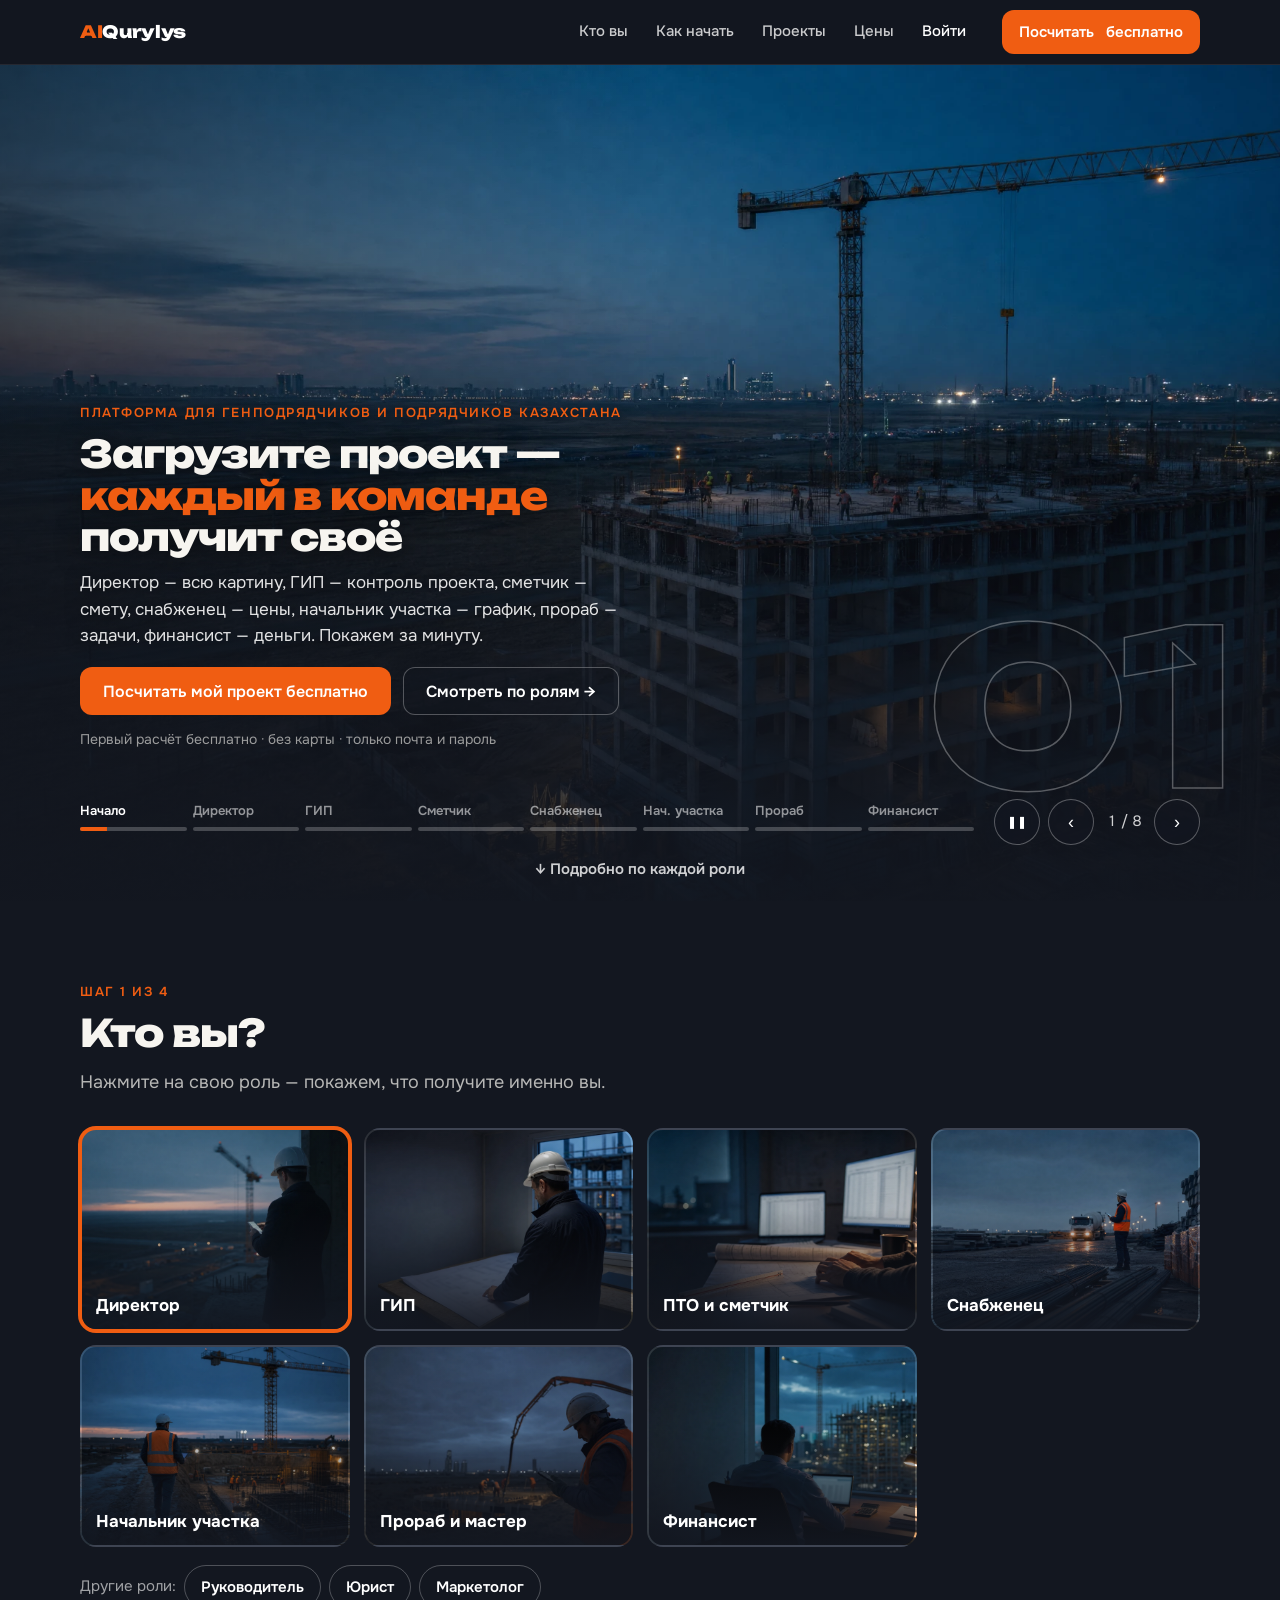
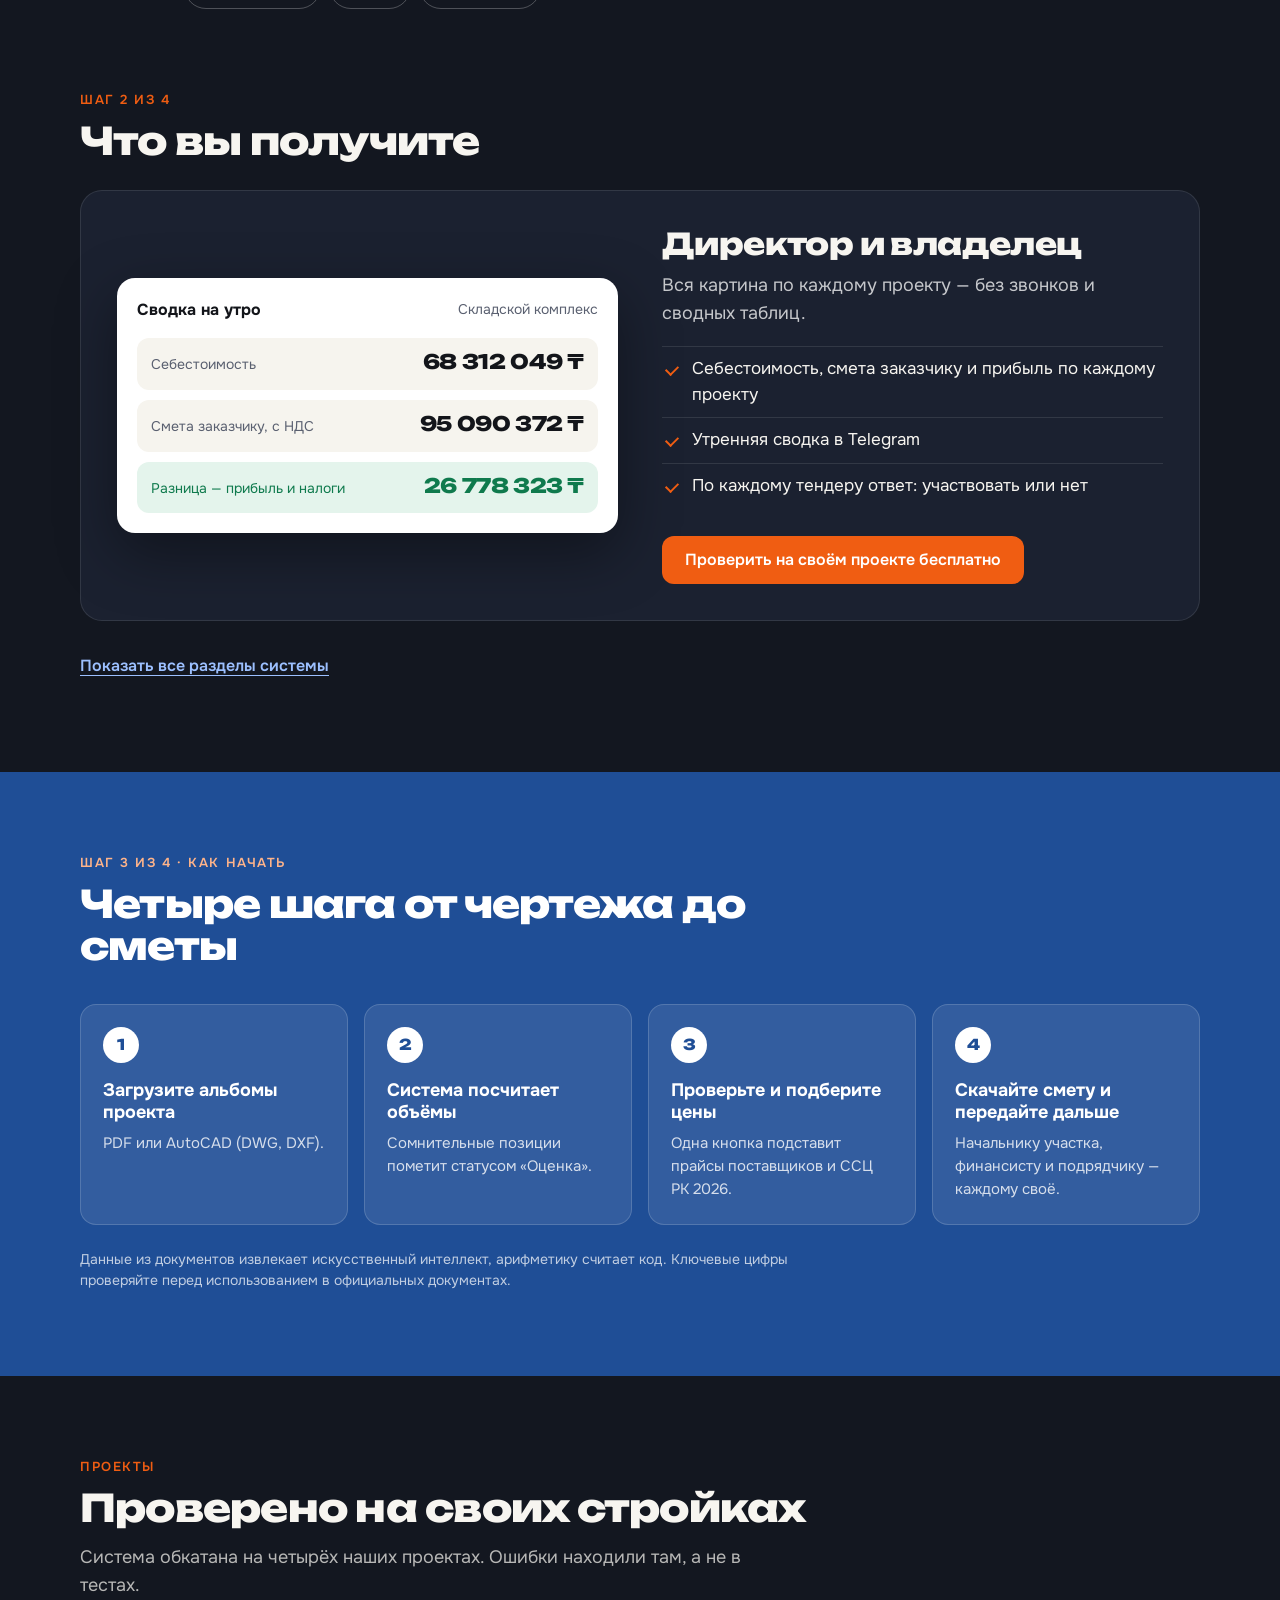
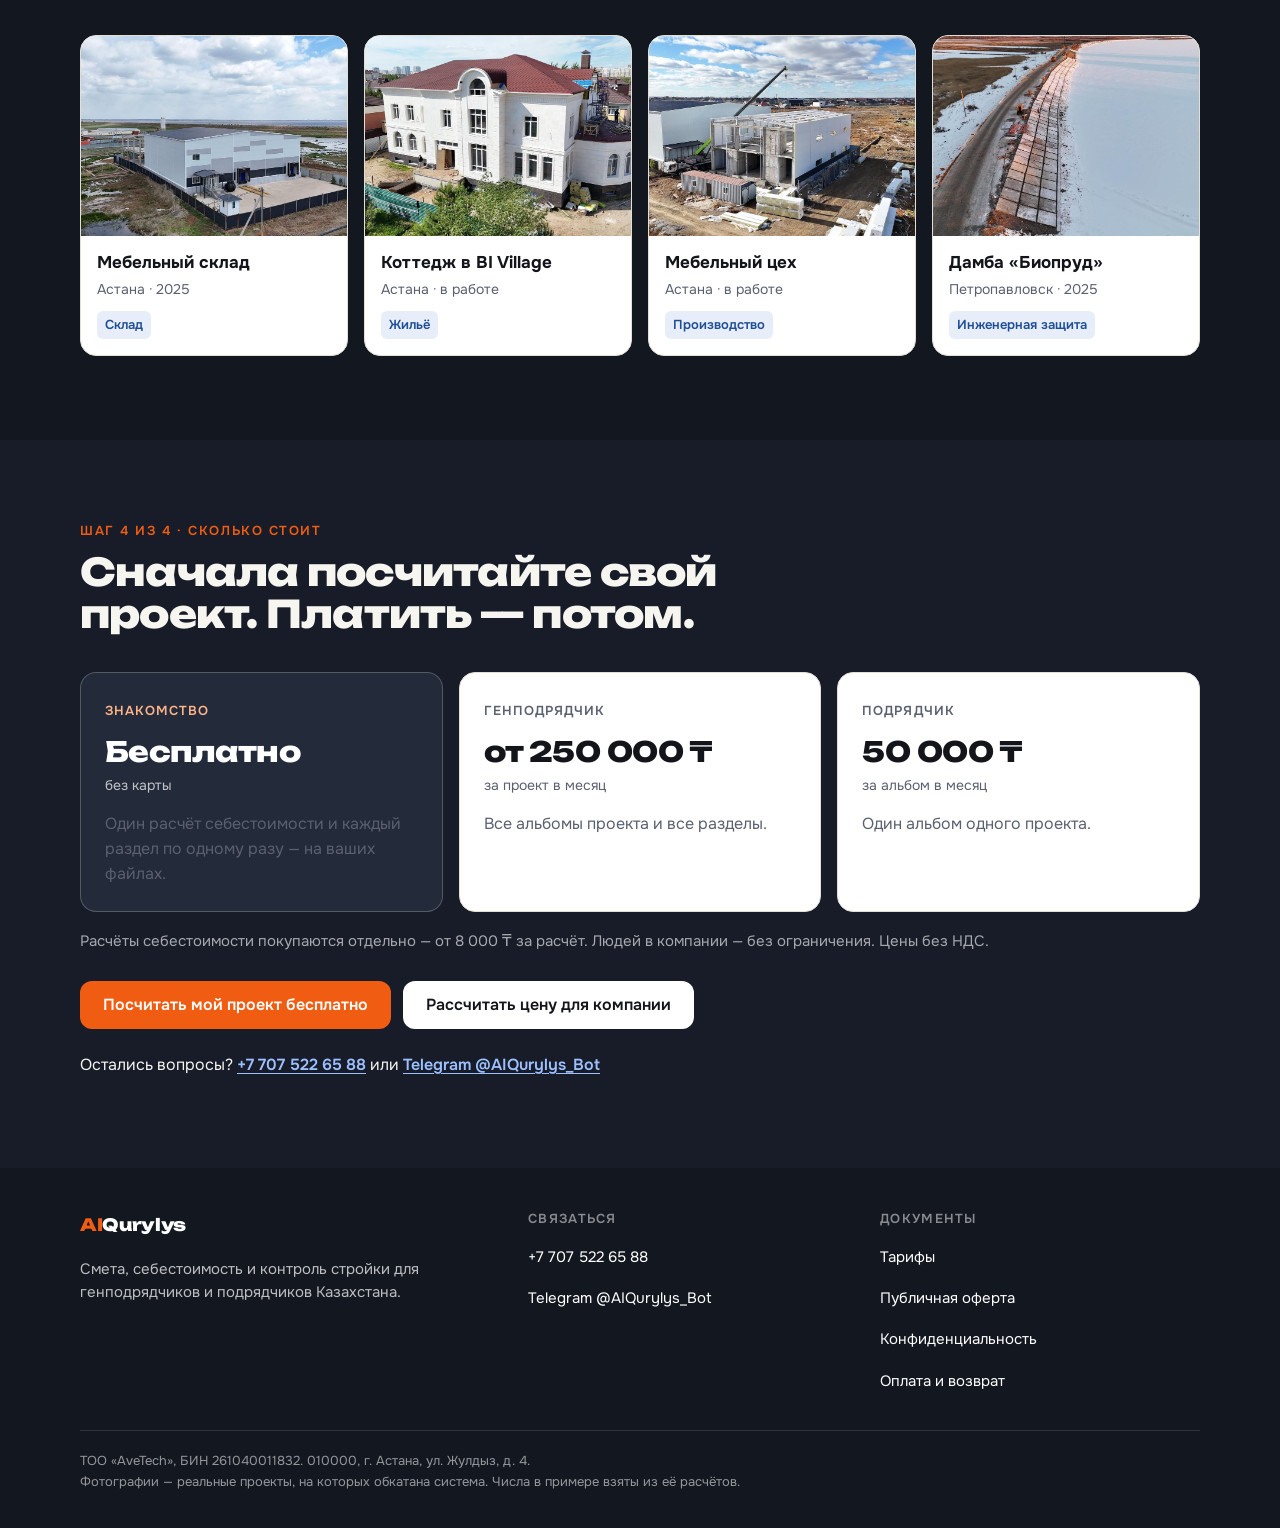
==== commit e2a2aecc: "Hero: arch openings reveal each section over the previous one, split-word titles, big section number" ====
--- a/index.html
+++ b/index.html
@@ -14,7 +14,7 @@
 <link rel="preconnect" href="https://fonts.googleapis.com">
 <link rel="preconnect" href="https://fonts.gstatic.com" crossorigin>
 <link href="https://fonts.googleapis.com/css2?family=Onest:wght@400;500;600;700&family=Unbounded:wght@700;800&display=swap" rel="stylesheet">
-<link rel="stylesheet" href="css/style.css?v=14">
+<link rel="stylesheet" href="css/style.css?v=15">
 </head>
 <body>
 
@@ -501,6 +501,6 @@
   </div>
 </footer>
 
-<script src="js/main.js?v=14"></script>
+<script src="js/main.js?v=15"></script>
 </body>
 </html>
--- a/css/style.css
+++ b/css/style.css
@@ -721,3 +721,48 @@
 
 /* Раздел заканчивается: текст плавно уходит перед сменой */
 .scenes .scene.ending > .wrap { opacity: 0; }
+
+/* ================= Проёмы здания: арка раскрывается поверх предыдущего раздела ================= */
+.scenes .scene { opacity: 1; visibility: hidden; transition: none; min-height: calc(100vh - 64px); min-height: calc(100svh - 64px); }
+.scenes .scene.is-active, .scenes .scene.leaving { visibility: visible; }
+.scenes .scene.is-active { z-index: 2; }
+.scenes .scene.leaving { z-index: 1; }
+
+/* окно: арка по центру, раскрывается на весь экран */
+.scenes .scene__bg { clip-path: inset(15% 33% 15% 33% round 50vw 50vw 0 0); }
+.scenes .scene.is-active .scene__bg { clip-path: inset(0% 0% 0% 0% round 0 0 0 0); transition: clip-path 1.3s cubic-bezier(.75, 0, .15, 1); }
+.scenes .scene.leaving:not(.is-active) .scene__bg { clip-path: inset(0% 0% 0% 0% round 0 0 0 0); transition: none; }
+.scenes .scene__bg img, .scenes .scene__bg video { transform: scale(1.4); }
+.scenes .scene.is-active .scene__bg img, .scenes .scene.is-active .scene__bg video { transform: scale(1); transition: transform 1.9s cubic-bezier(.2, .7, .2, 1); animation: none; }
+.scenes .scene.leaving:not(.is-active) .scene__bg img, .scenes .scene.leaving:not(.is-active) .scene__bg video { transform: scale(1); }
+@media (max-width: 960px) { .scenes .scene__bg { clip-path: inset(18% 12% 14% 12% round 50vw 50vw 0 0); } }
+
+/* слова названия разъезжаются в стороны */
+.scenes .scene__title.a { opacity: 1 !important; animation: none !important; }
+.scenes .scene .w { display: inline-block; opacity: 0; transform: translateX(-80px); will-change: transform, opacity; }
+.scenes .scene .w.r { transform: translateX(80px); }
+.scenes .scene.is-active .w {
+  opacity: 1; transform: none;
+  transition: transform 1s cubic-bezier(.2, .7, .2, 1) calc(.7s + var(--wd, 0s)), opacity .8s ease calc(.7s + var(--wd, 0s));
+}
+.scenes .scene.ending .w { opacity: 0; transition: transform .6s cubic-bezier(.6, 0, .8, .4), opacity .5s ease; transition-delay: 0s; }
+.scenes .scene.ending .w.l { transform: translateX(-90px); }
+.scenes .scene.ending .w.r { transform: translateX(90px); }
+
+/* остальные элементы текста появляются, когда проём уже почти раскрылся */
+.scenes .scene.is-active .a { animation-delay: calc(var(--d, 0) * 1s + .85s); }
+
+/* крупный номер раздела */
+.scene__num {
+  position: absolute; right: max(20px, 4vw); bottom: 108px; z-index: 1; pointer-events: none;
+  font: 800 clamp(110px, 17vw, 280px)/.8 var(--head); letter-spacing: -.04em;
+  color: transparent; -webkit-text-stroke: 1.5px rgba(255, 255, 255, .3);
+  opacity: 0; transform: translateY(70px);
+}
+.scenes .scene.is-active .scene__num { opacity: 1; transform: none; transition: opacity 1s ease .9s, transform 1.3s cubic-bezier(.2, .7, .2, 1) .9s; }
+.scenes .scene.ending .scene__num { opacity: 0; transform: translateY(-40px); transition: opacity .5s ease, transform .6s ease; }
+@media (max-width: 640px) { .scene__num { bottom: 130px; font-size: 40vw; opacity: 0; } }
+
+/* текст не должен прыгать при смене: убираем старые переходы */
+.scenes .scene > .wrap { transition: opacity .5s ease; }
+
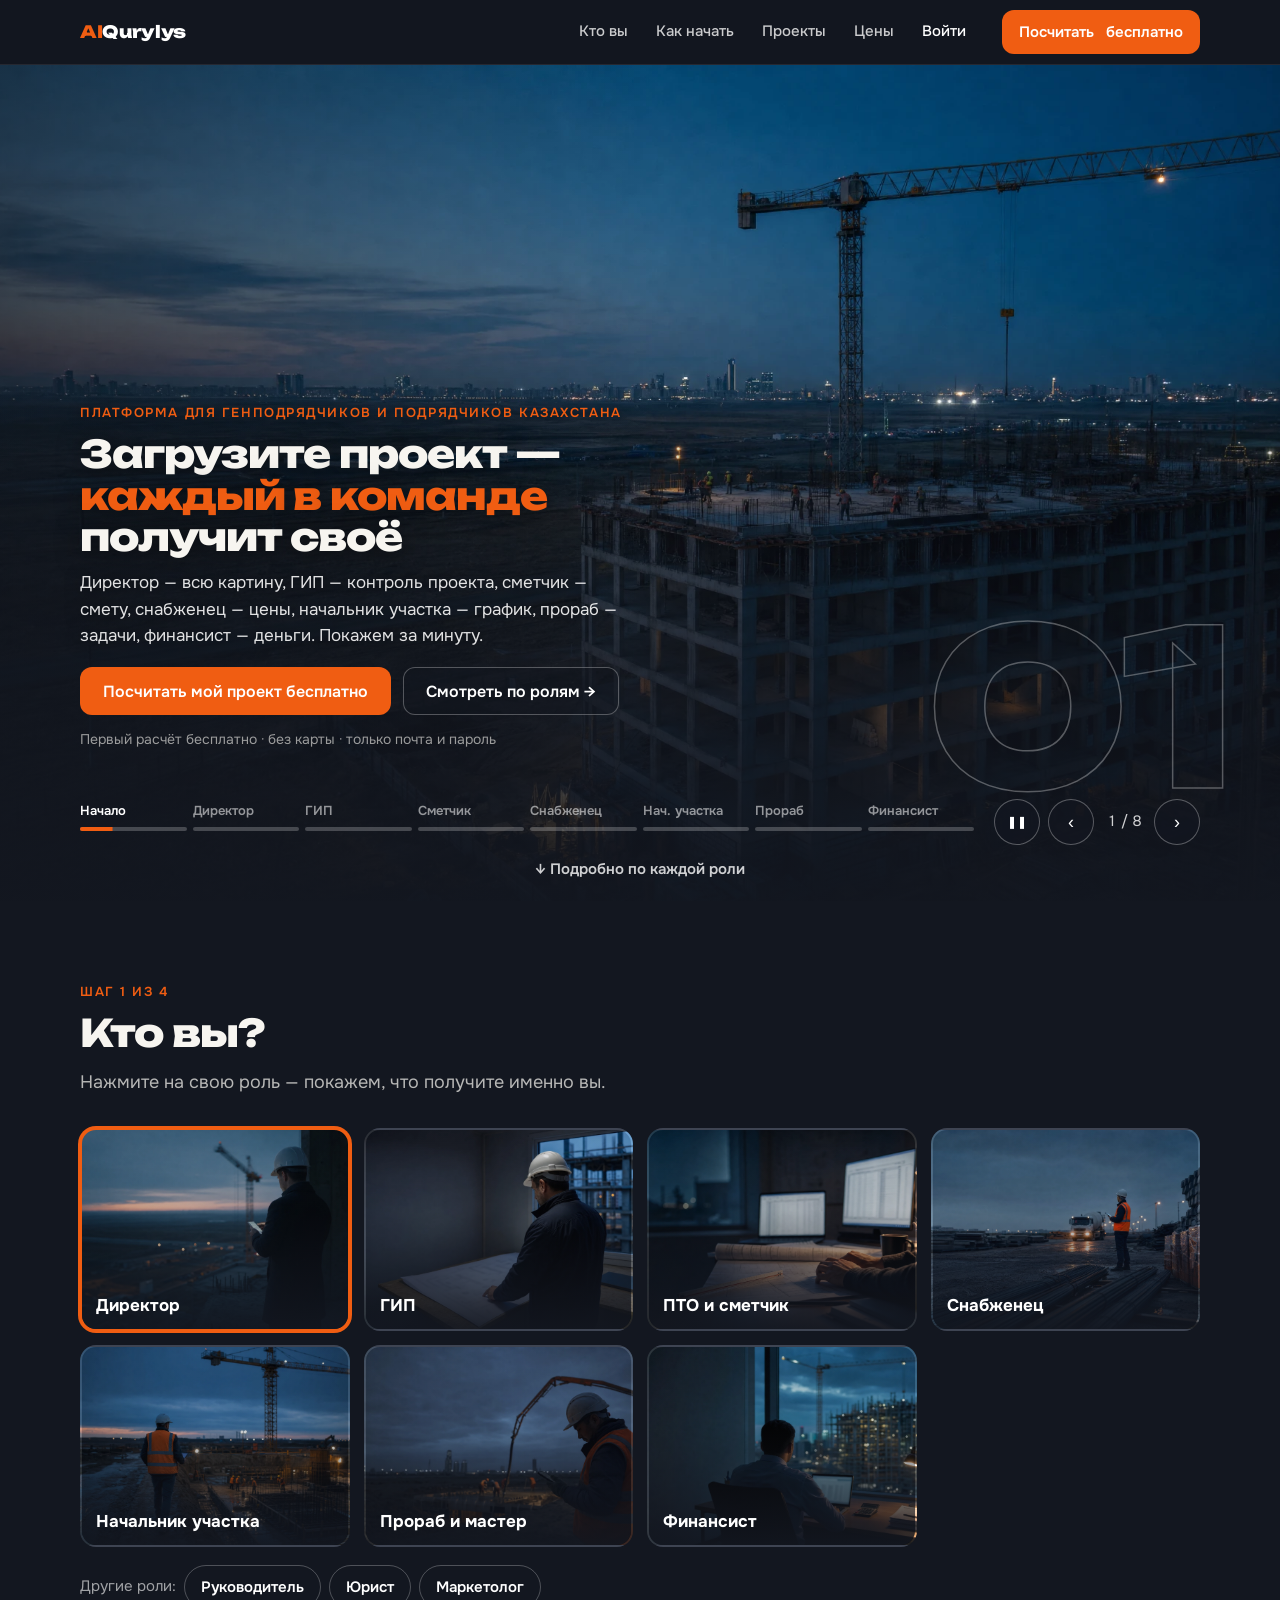
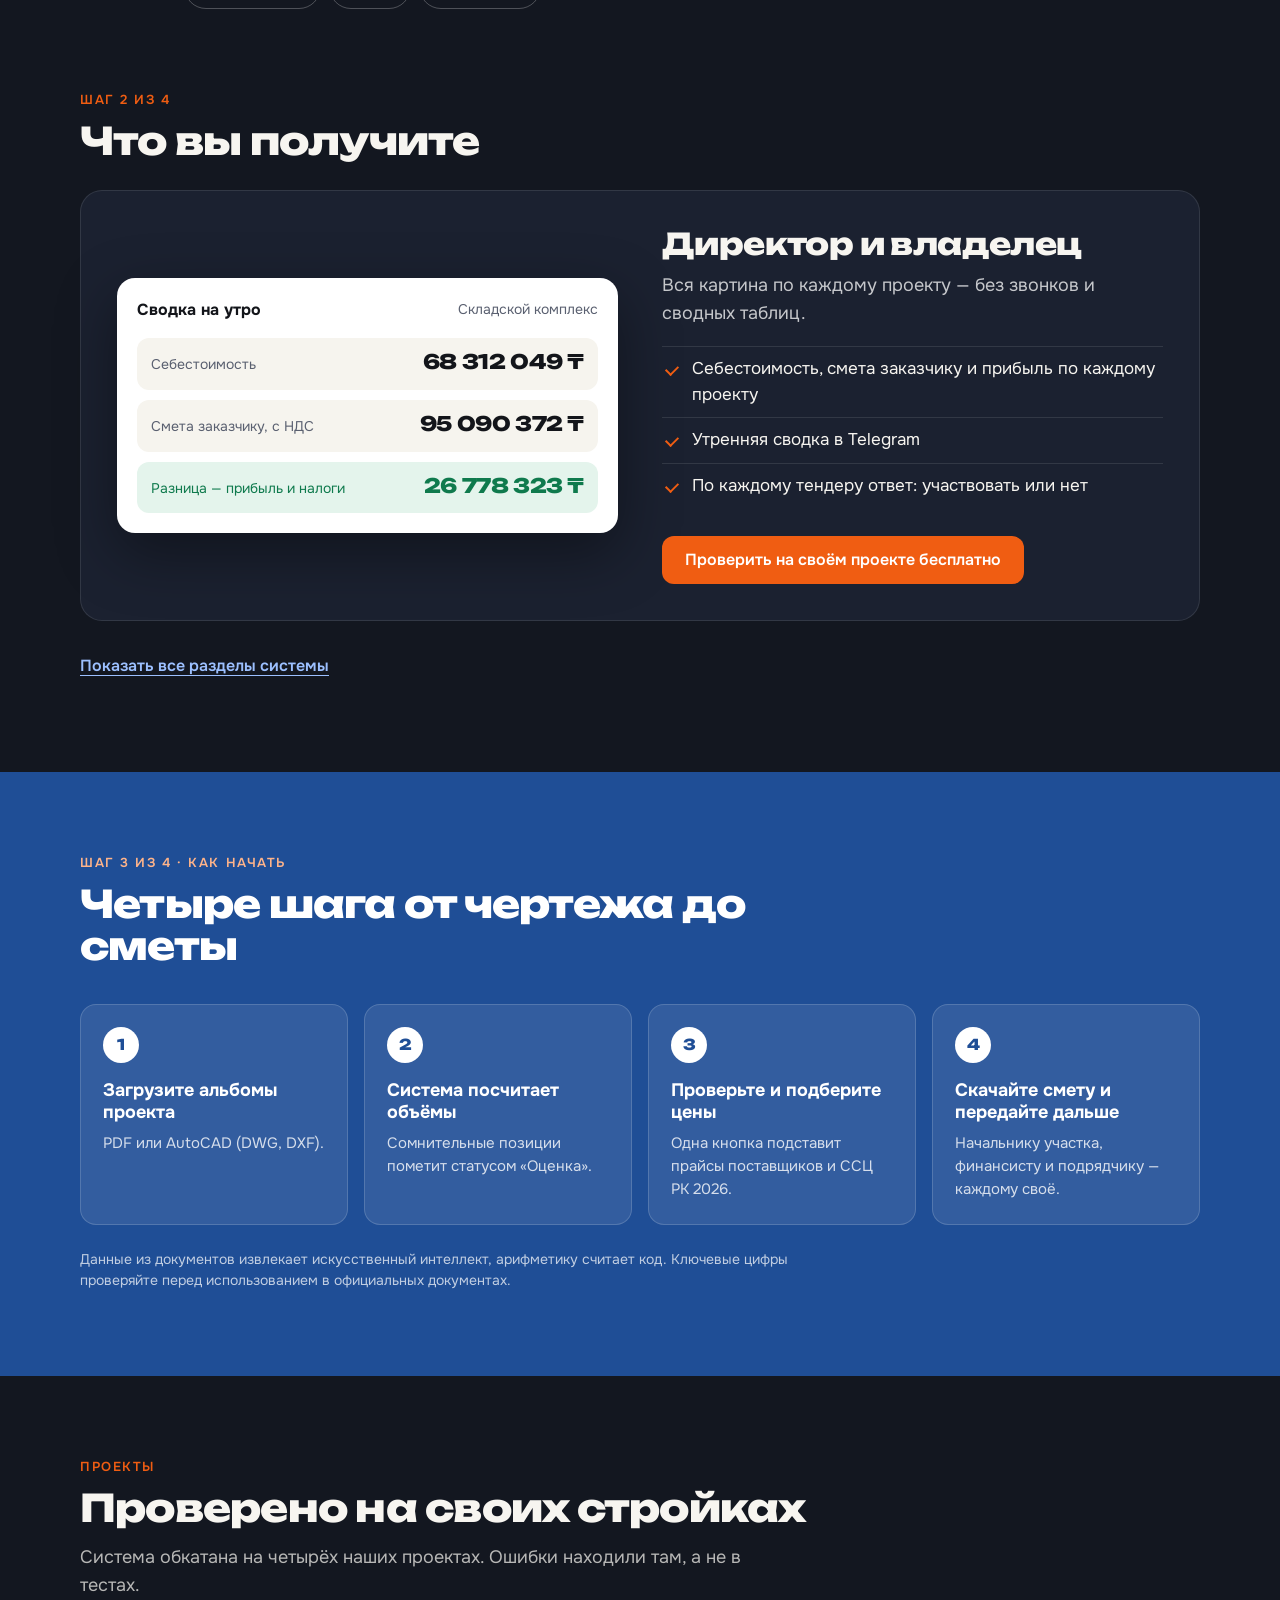
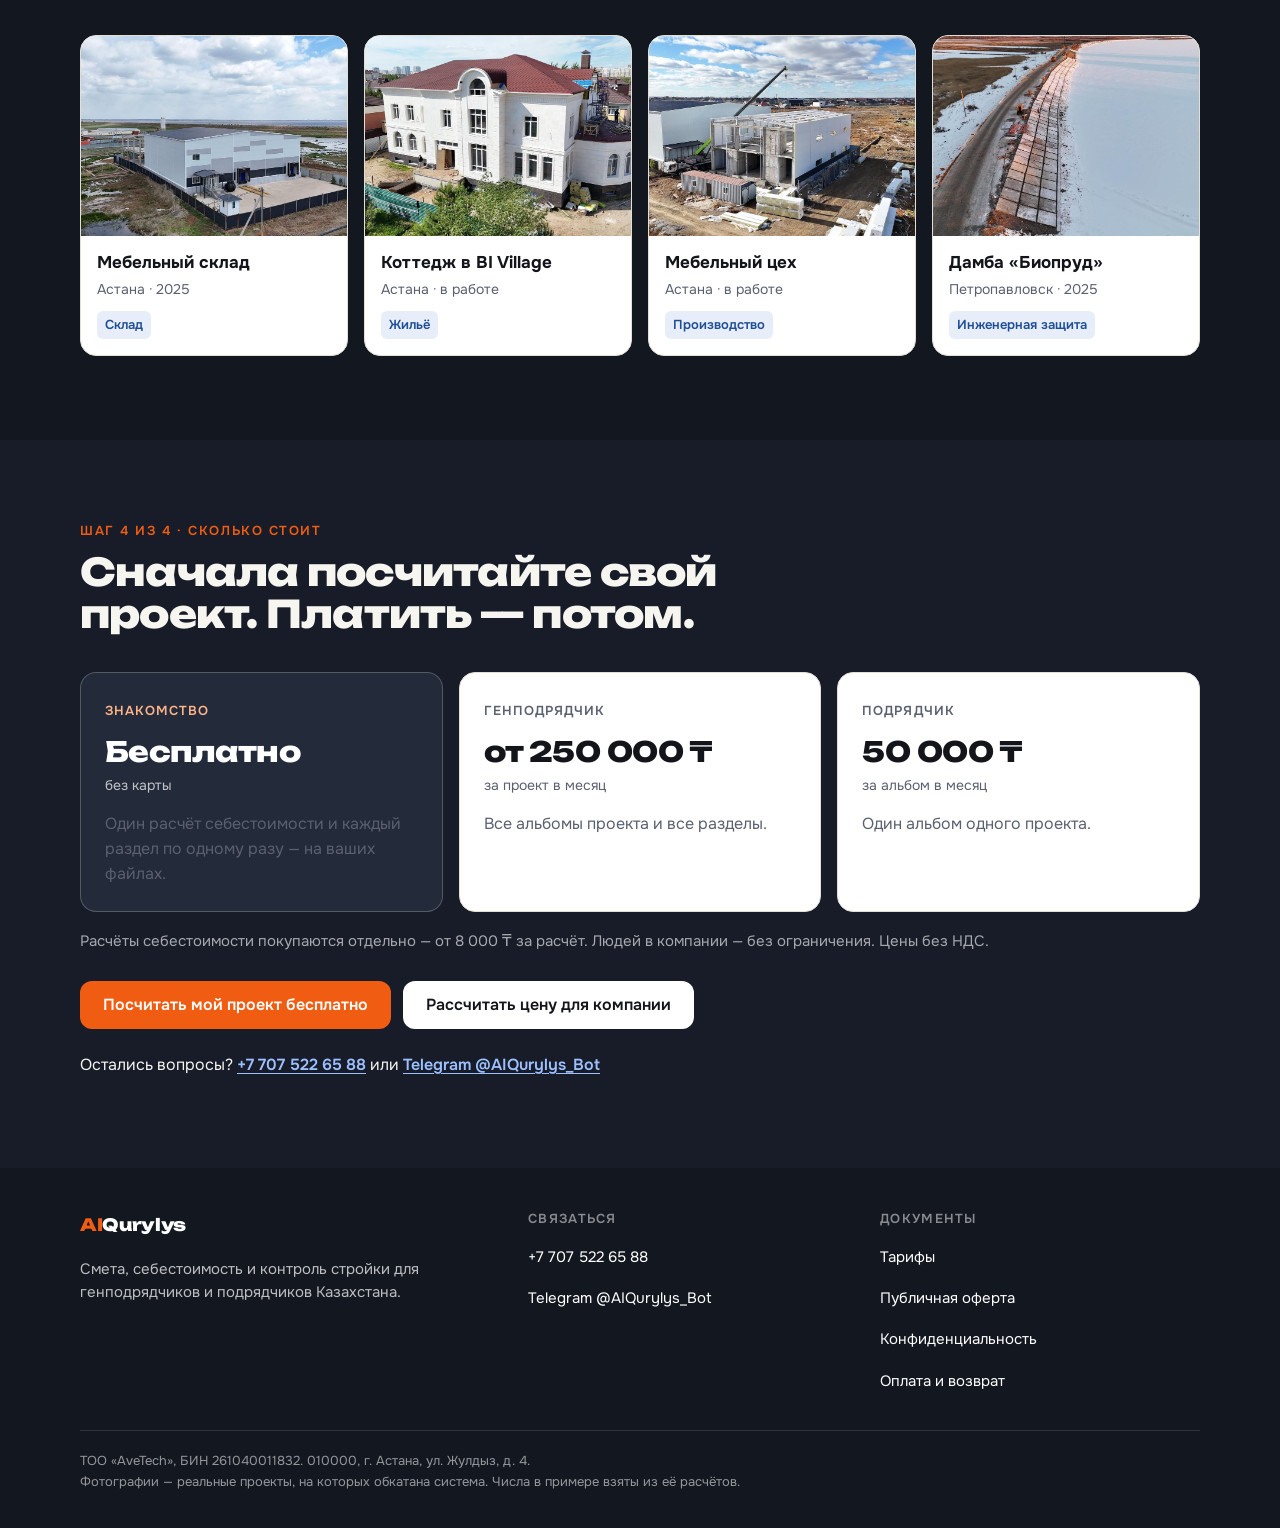
==== commit bc048288: "Hero v5: each section is its transition clip while the slider fills, ERA-style text, smooth switch C" ====
--- a/index.html
+++ b/index.html
@@ -14,7 +14,7 @@
 <link rel="preconnect" href="https://fonts.googleapis.com">
 <link rel="preconnect" href="https://fonts.gstatic.com" crossorigin>
 <link href="https://fonts.googleapis.com/css2?family=Onest:wght@400;500;600;700&family=Unbounded:wght@700;800&display=swap" rel="stylesheet">
-<link rel="stylesheet" href="css/style.css?v=15">
+<link rel="stylesheet" href="css/style.css?v=16">
 </head>
 <body>
 
@@ -501,6 +501,6 @@
   </div>
 </footer>
 
-<script src="js/main.js?v=15"></script>
+<script src="js/main.js?v=16"></script>
 </body>
 </html>
--- a/css/style.css
+++ b/css/style.css
@@ -766,3 +766,19 @@
 /* текст не должен прыгать при смене: убираем старые переходы */
 .scenes .scene > .wrap { transition: opacity .5s ease; }
 
+
+/* ================= v5: раздел = ролик перехода, пока заполняется ползунок; подача как у ERA ================= */
+/* без арки: плавная смена, новый раздел проявляется поверх старого, который доигрывает последний кадр */
+.scenes .scene { opacity: 0; visibility: hidden; transition: opacity .5s ease, visibility 0s linear .5s; }
+.scenes .scene.is-active { opacity: 1; visibility: visible; z-index: 2; transition: opacity .5s ease; }
+.scenes .scene.leaving:not(.is-active) { opacity: 1; visibility: visible; z-index: 1; transition: none; }
+.scenes .scene__bg, .scenes .scene.is-active .scene__bg, .scenes .scene.leaving:not(.is-active) .scene__bg { clip-path: none; transition: none; }
+.scenes .scene__bg img, .scenes .scene__bg video,
+.scenes .scene.is-active .scene__bg img, .scenes .scene.is-active .scene__bg video,
+.scenes .scene.leaving:not(.is-active) .scene__bg img, .scenes .scene.leaving:not(.is-active) .scene__bg video { transform: none; transition: none; animation: none; }
+/* текст появляется почти сразу, пока идёт ролик */
+.scenes .scene.is-active .w { transition: transform .9s cubic-bezier(.2, .7, .2, 1) calc(.35s + var(--wd, 0s)), opacity .7s ease calc(.35s + var(--wd, 0s)); }
+.scenes .scene.ending .w { transition: transform .6s cubic-bezier(.6, 0, .8, .4), opacity .5s ease; transition-delay: 0s; }
+.scenes .scene.is-active .a { animation-delay: calc(var(--d, 0) * 1s + .5s); }
+.scenes .scene.is-active .scene__num { transition: opacity 1s ease .5s, transform 1.2s cubic-bezier(.2, .7, .2, 1) .5s; }
+.scenes .scene.ending .scene__num { transition: opacity .5s ease, transform .6s ease; }
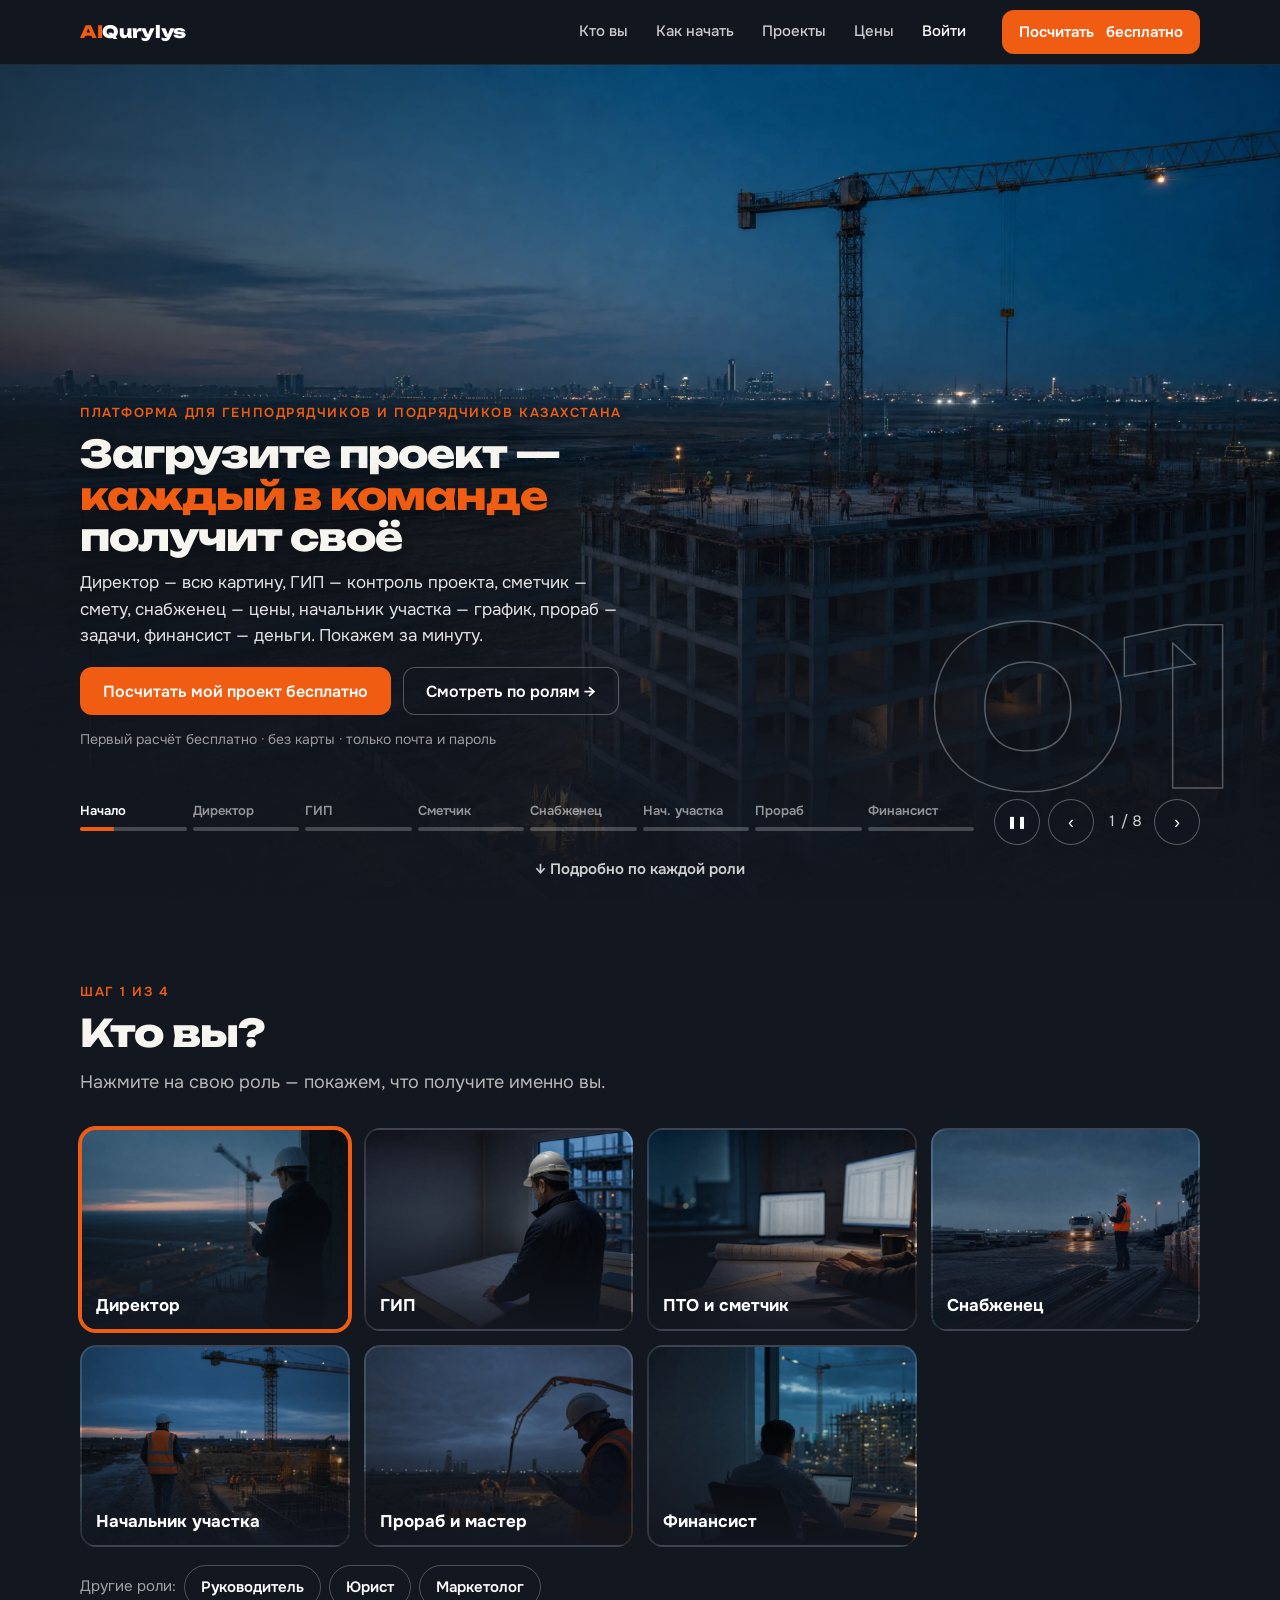
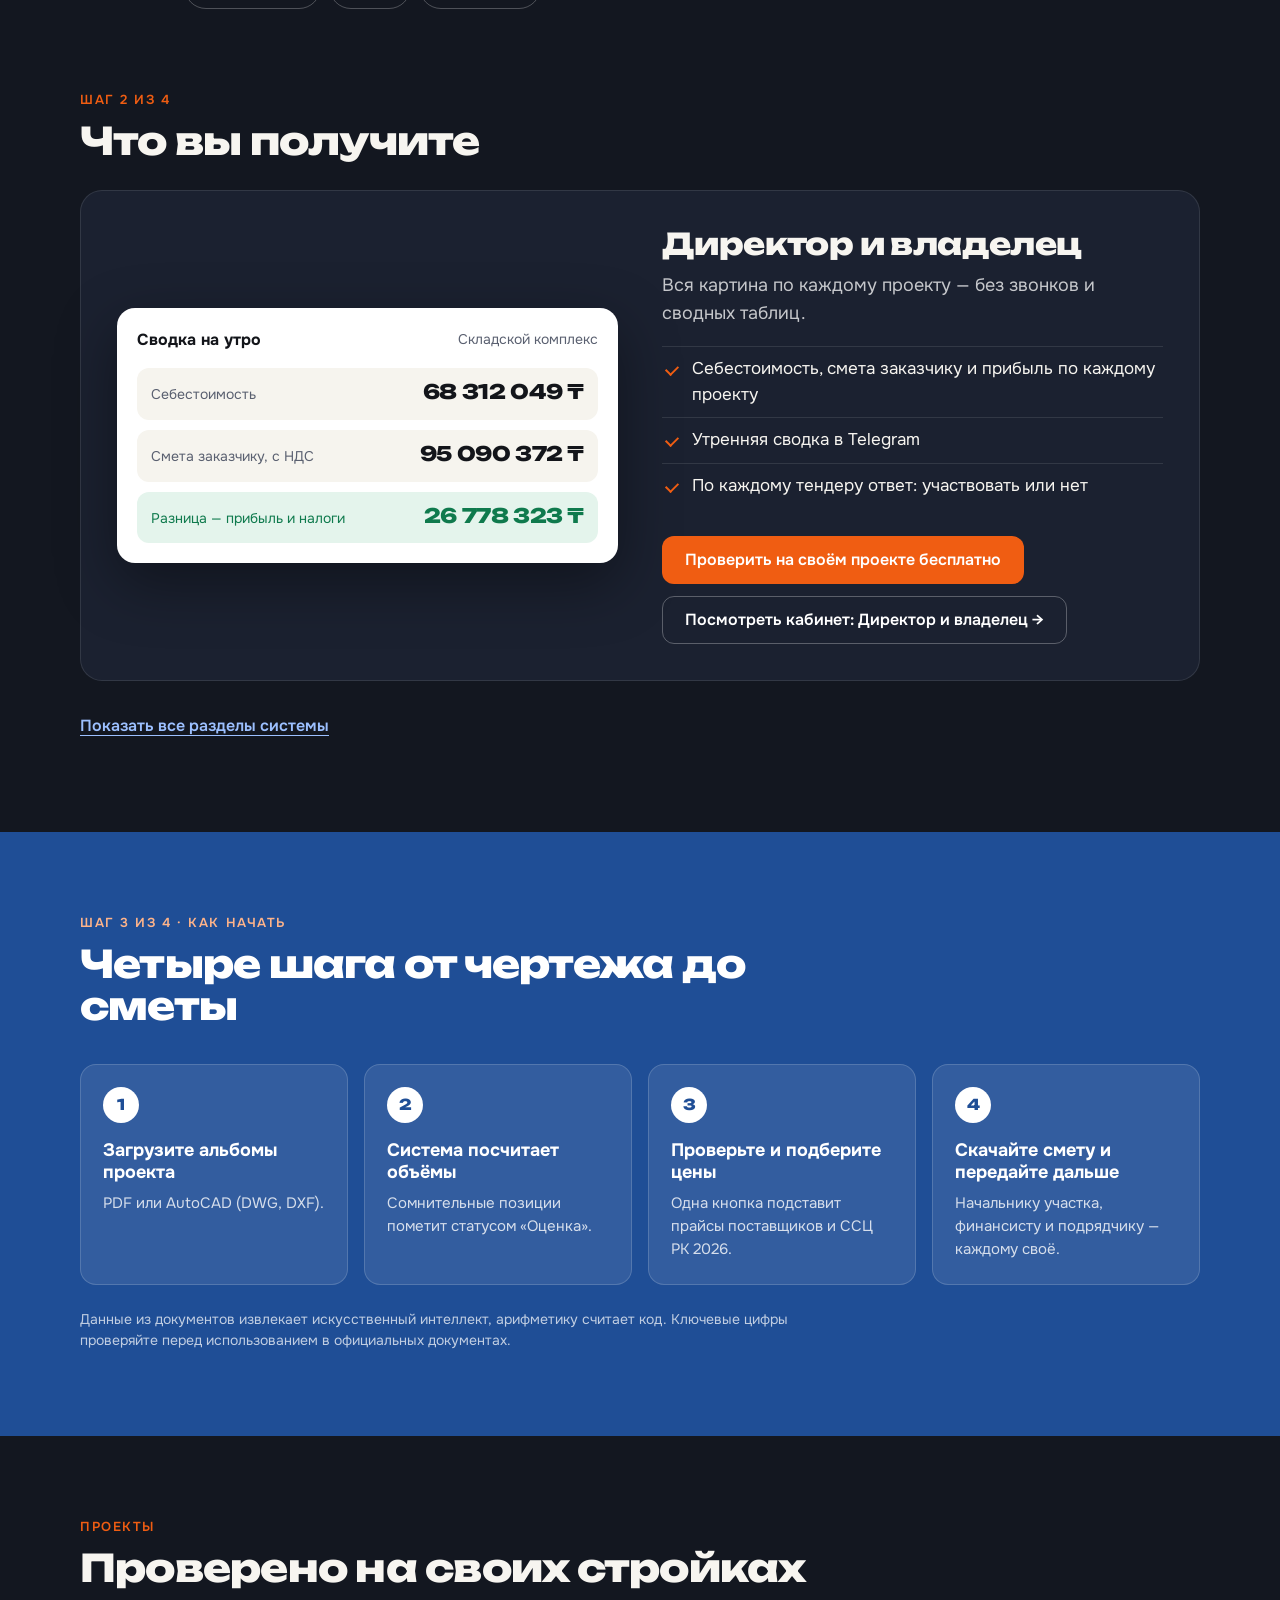
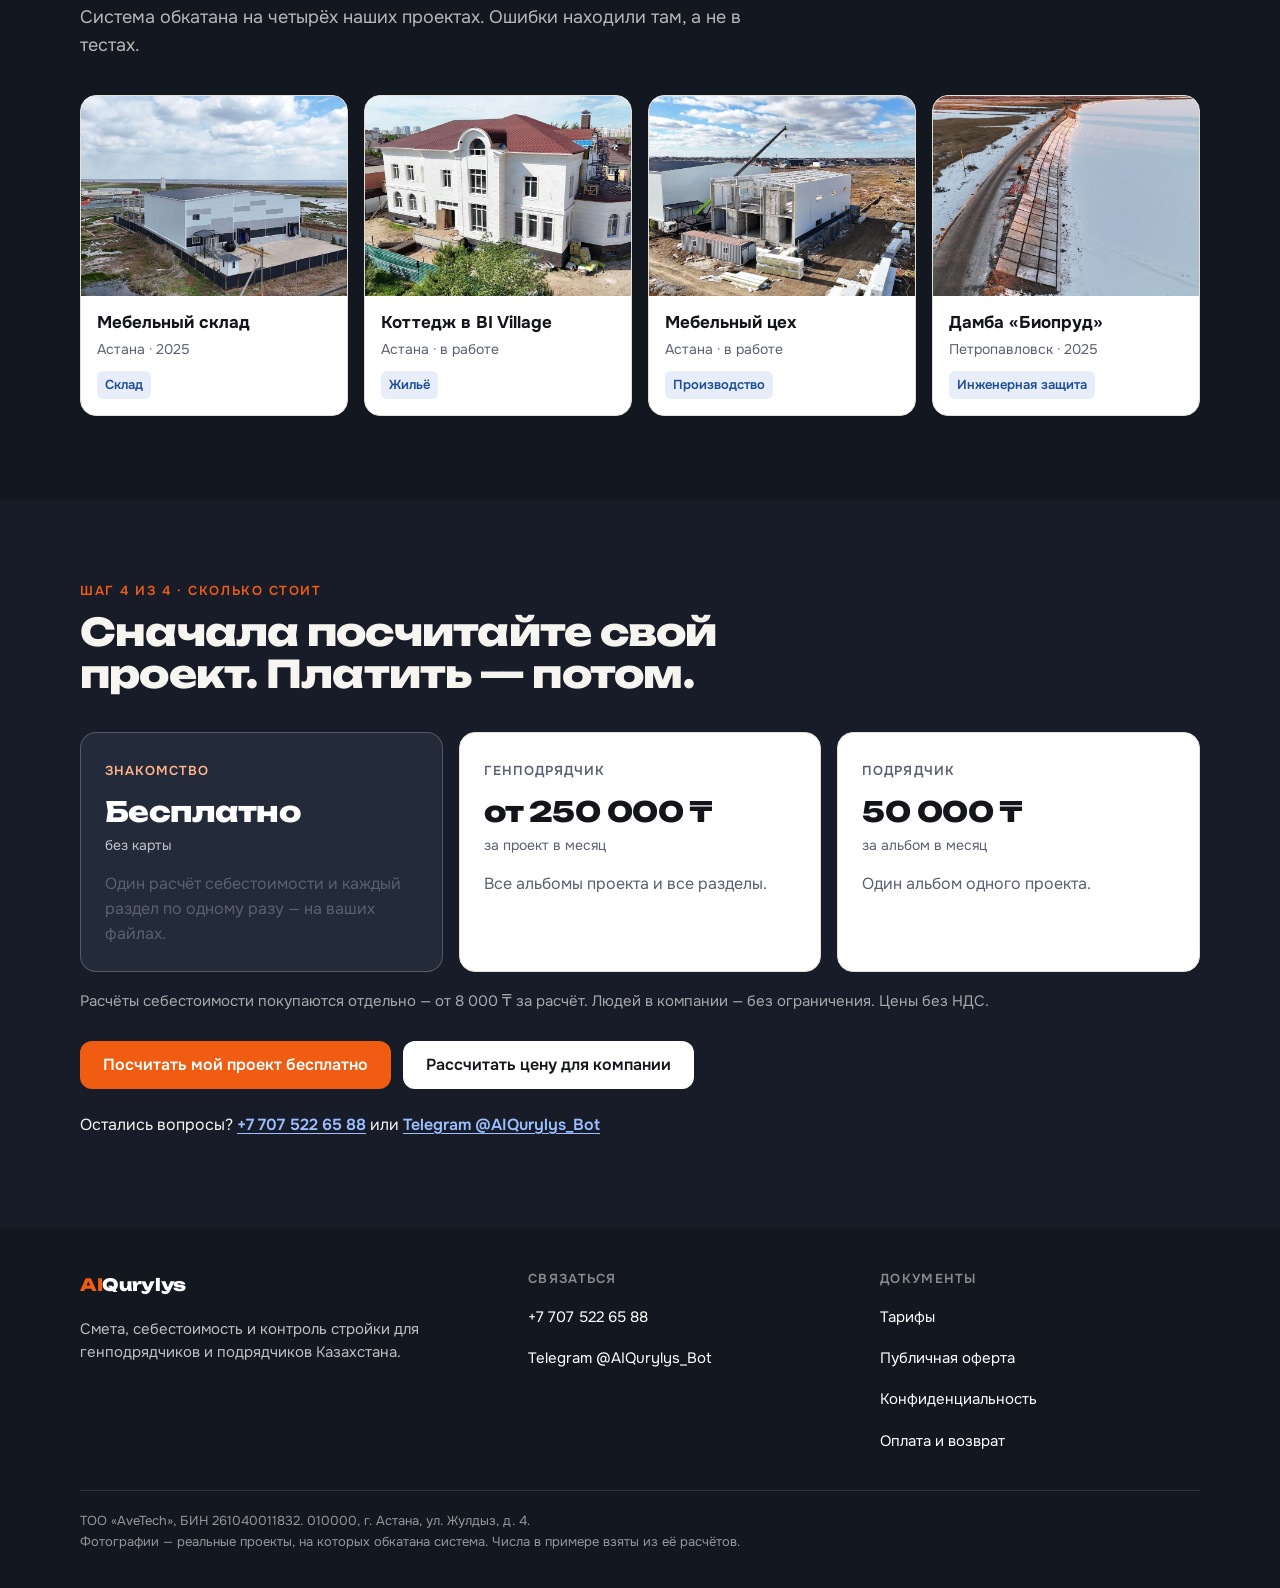
==== commit 2d1826b3: "Landing: open the cabinet prototype as the chosen role; prototype accepts ?role= Co-Authored-By: Cla" ====
--- a/index.html
+++ b/index.html
@@ -14,7 +14,7 @@
 <link rel="preconnect" href="https://fonts.googleapis.com">
 <link rel="preconnect" href="https://fonts.gstatic.com" crossorigin>
 <link href="https://fonts.googleapis.com/css2?family=Onest:wght@400;500;600;700&family=Unbounded:wght@700;800&display=swap" rel="stylesheet">
-<link rel="stylesheet" href="css/style.css?v=16">
+<link rel="stylesheet" href="css/style.css?v=17">
 </head>
 <body>
 
@@ -251,6 +251,7 @@
         <div class="cta-row">
           <a class="btn btn--primary" href="https://ai-qurylys.kz/register">Проверить на своём проекте бесплатно</a>
           <button class="btn btn--ghost" type="button" id="show-example" hidden>Смотреть смету целиком</button>
+          <a class="btn btn--ghost" id="show-cabinet" href="cabinet-prototype.html">Посмотреть кабинет →</a>
         </div>
       </div>
     </div>
@@ -501,6 +502,6 @@
   </div>
 </footer>
 
-<script src="js/main.js?v=16"></script>
+<script src="js/main.js?v=17"></script>
 </body>
 </html>
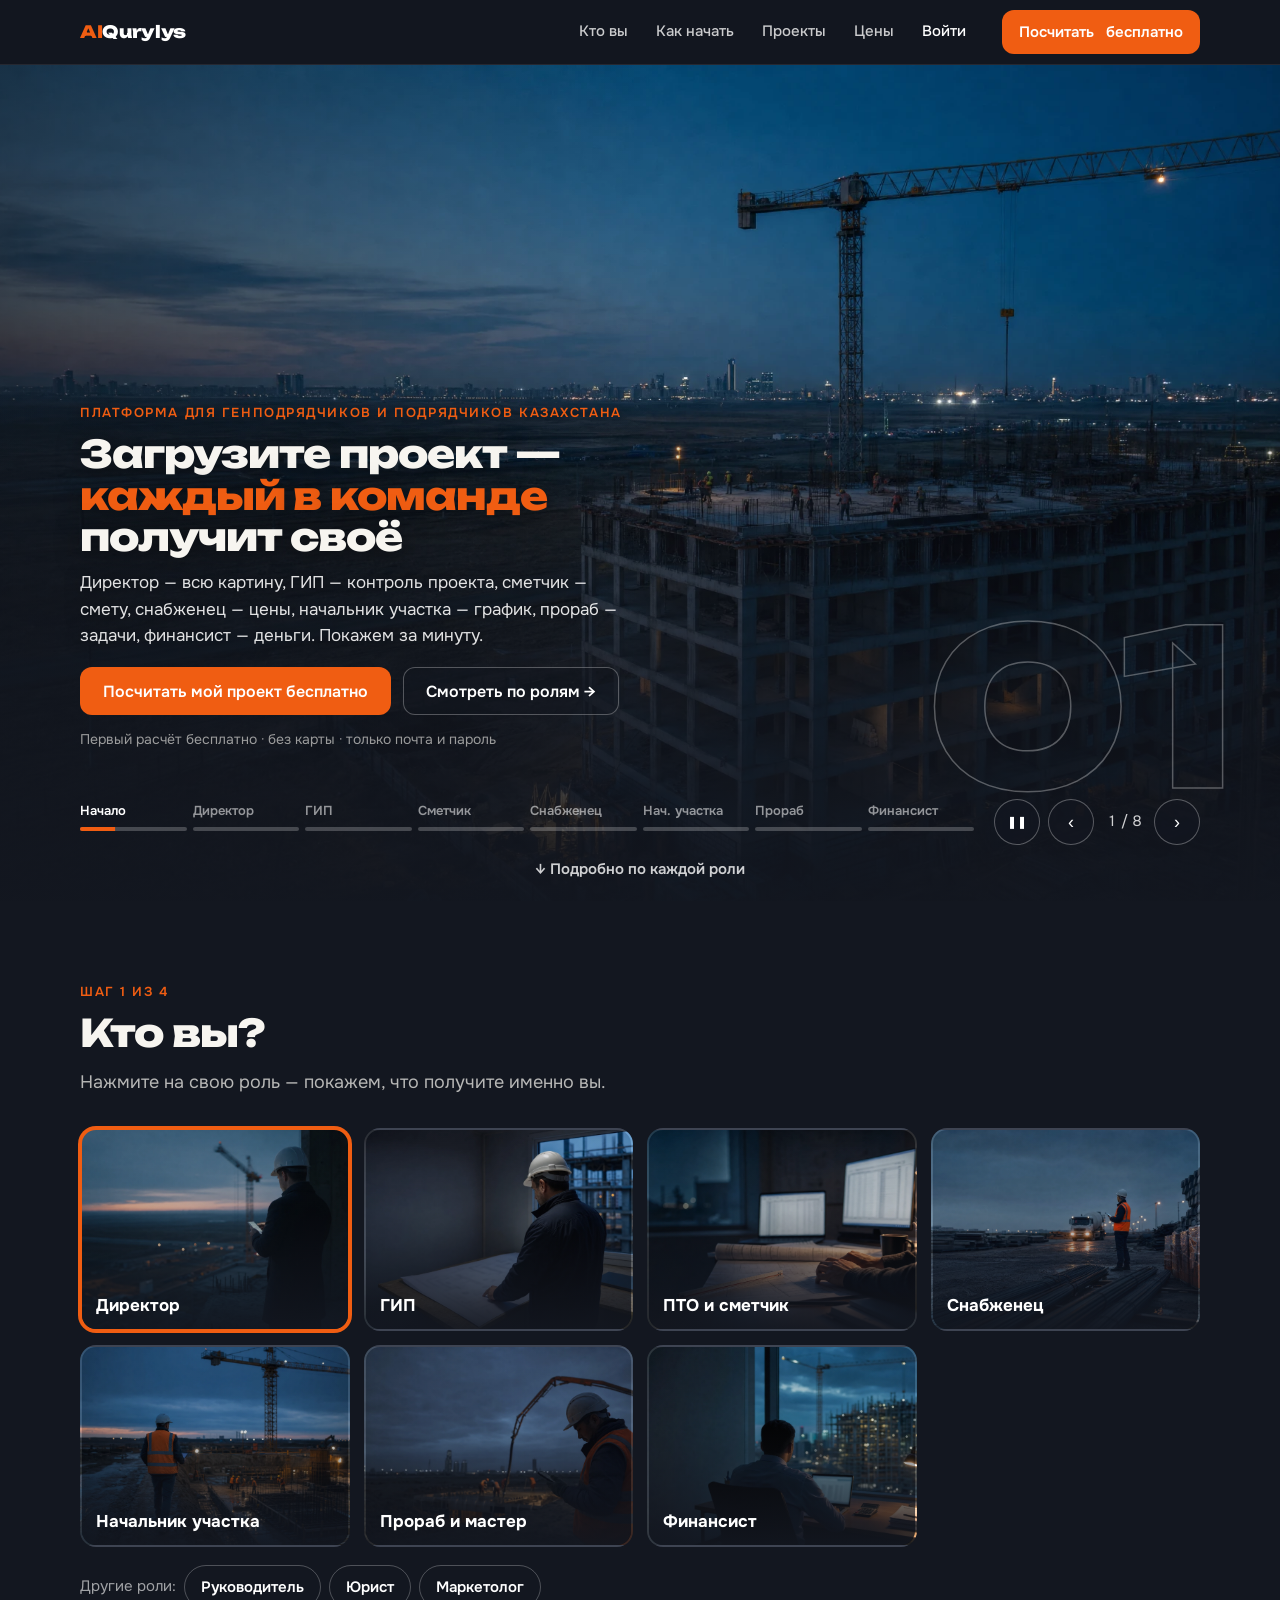
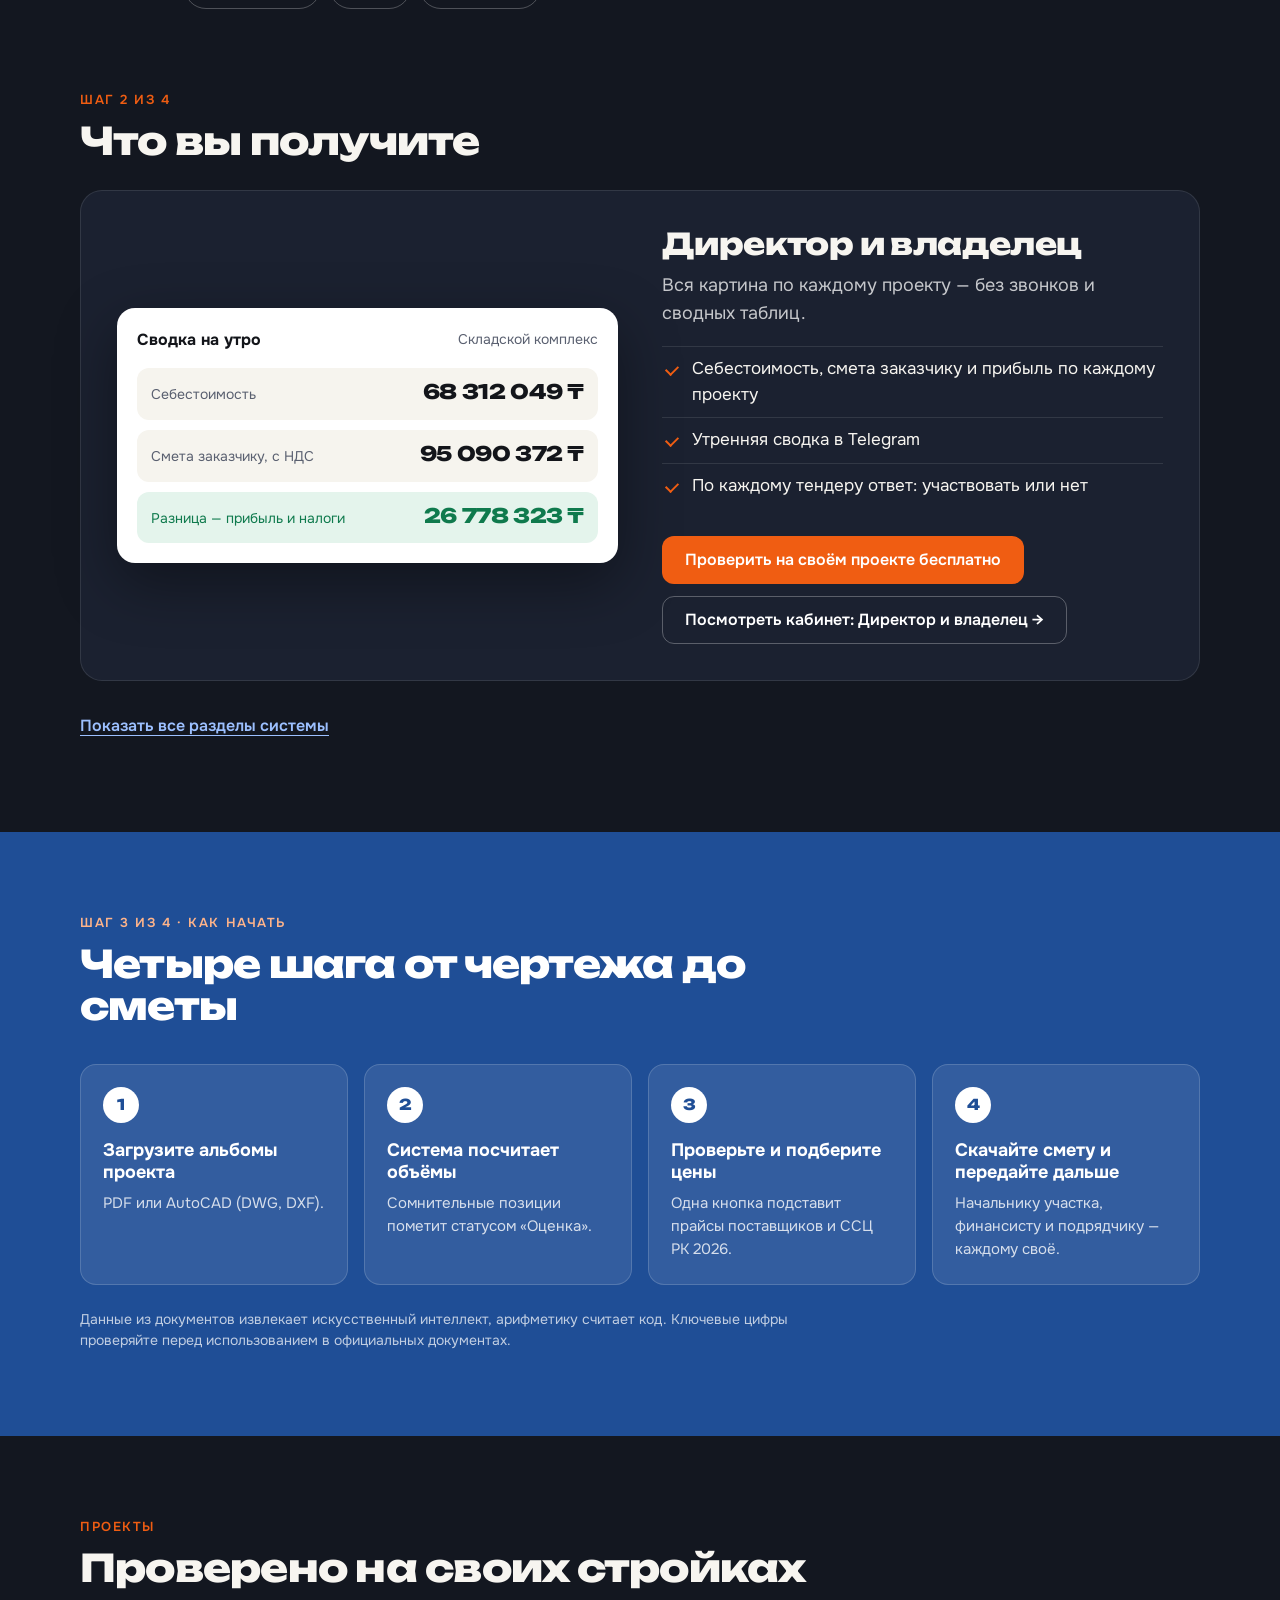
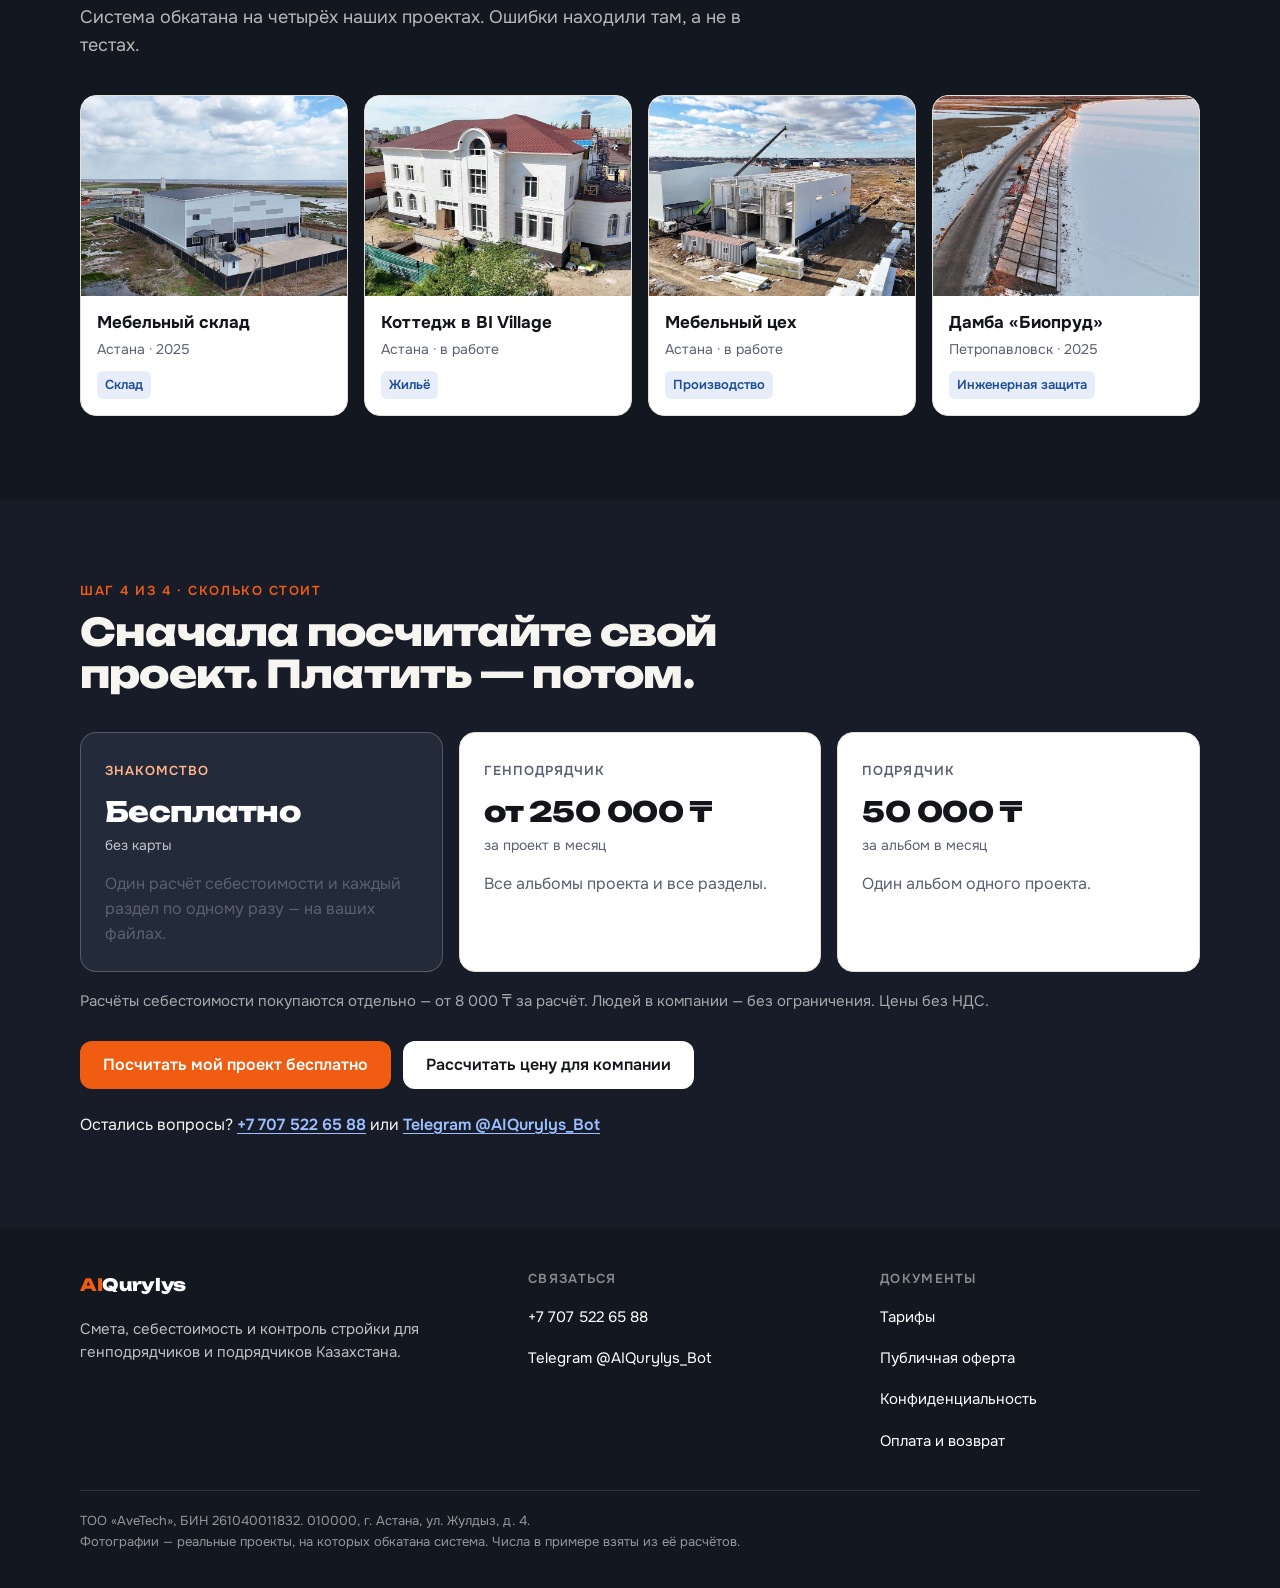
==== commit 5f1937ff: "Prototype v0.6: visible Digital Department entry, per-employee page, landing and old prototype link " ====
--- a/index.html
+++ b/index.html
@@ -251,7 +251,7 @@
         <div class="cta-row">
           <a class="btn btn--primary" href="https://ai-qurylys.kz/register">Проверить на своём проекте бесплатно</a>
           <button class="btn btn--ghost" type="button" id="show-example" hidden>Смотреть смету целиком</button>
-          <a class="btn btn--ghost" id="show-cabinet" href="cabinet-prototype.html">Посмотреть кабинет →</a>
+          <a class="btn btn--ghost" id="show-cabinet" href="proto-v02/app/">Посмотреть кабинет →</a>
         </div>
       </div>
     </div>
@@ -502,6 +502,6 @@
   </div>
 </footer>
 
-<script src="js/main.js?v=17"></script>
+<script src="js/main.js?v=18"></script>
 </body>
 </html>
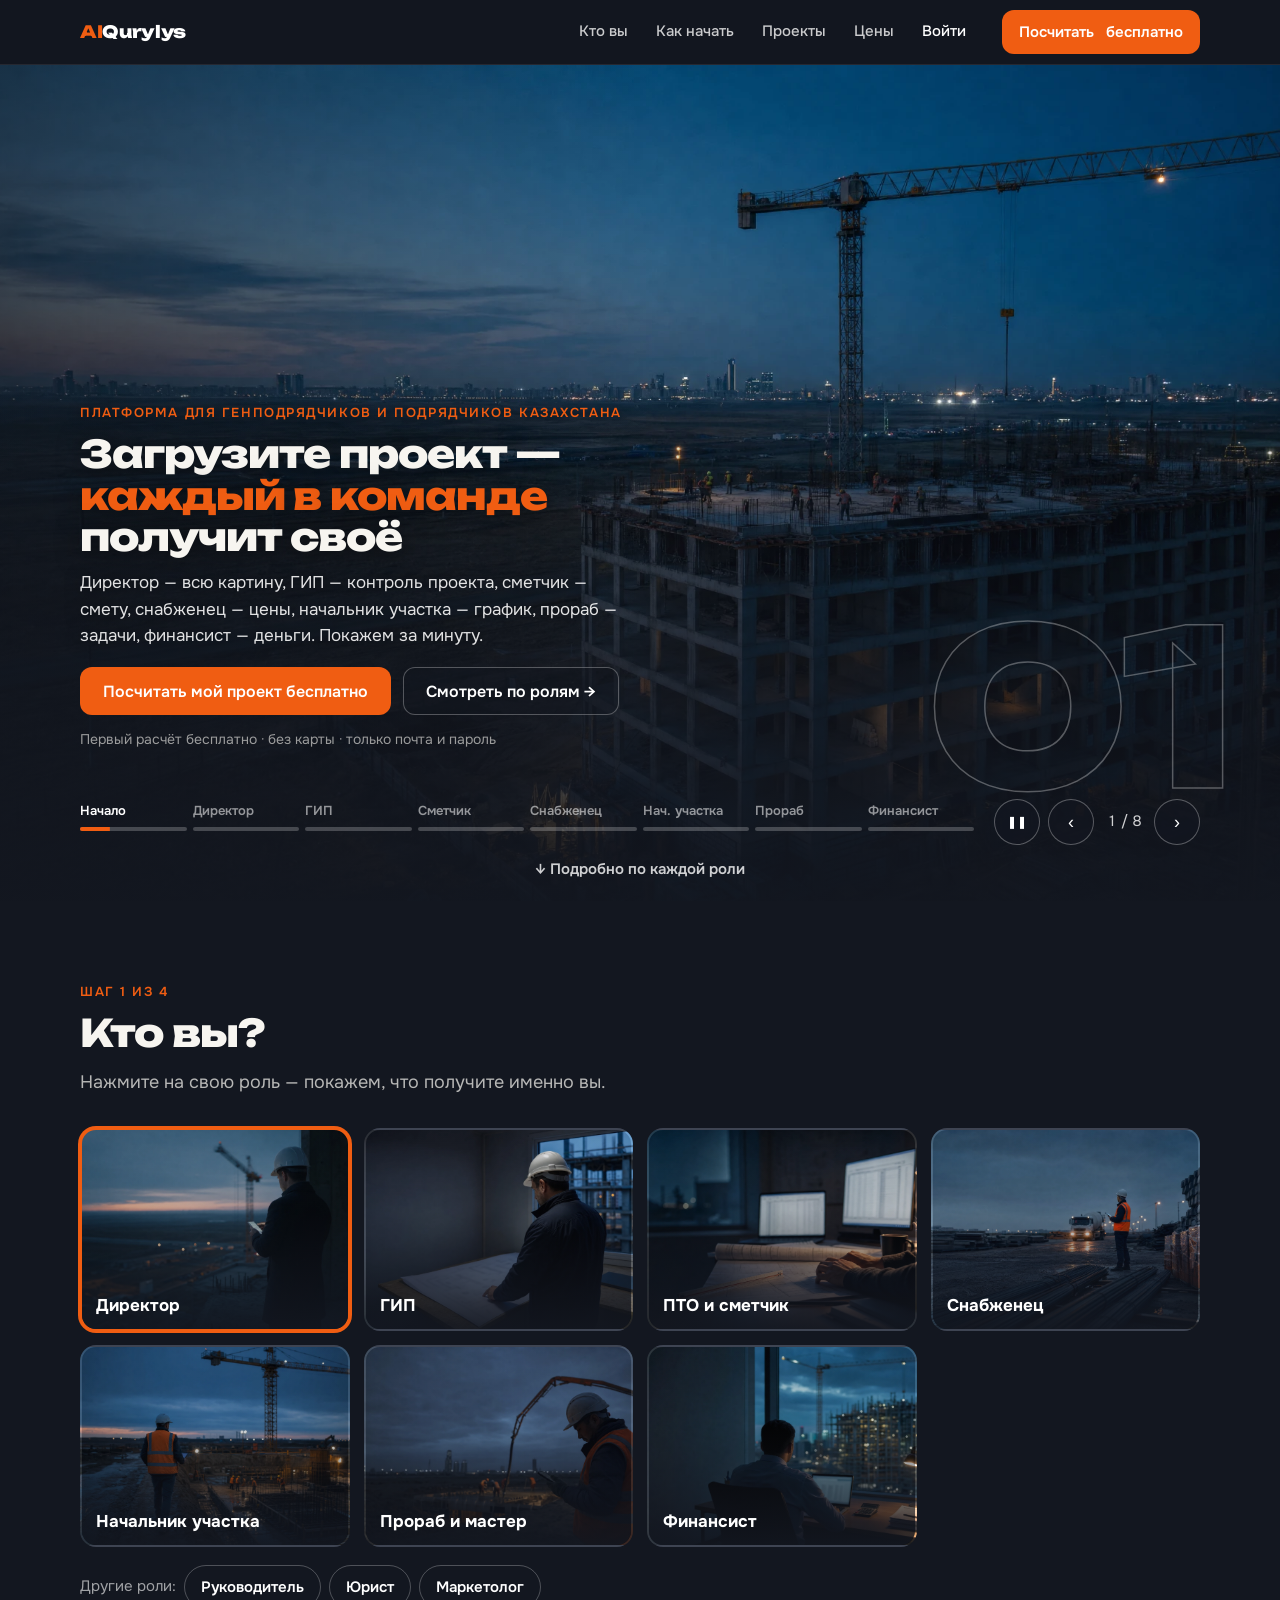
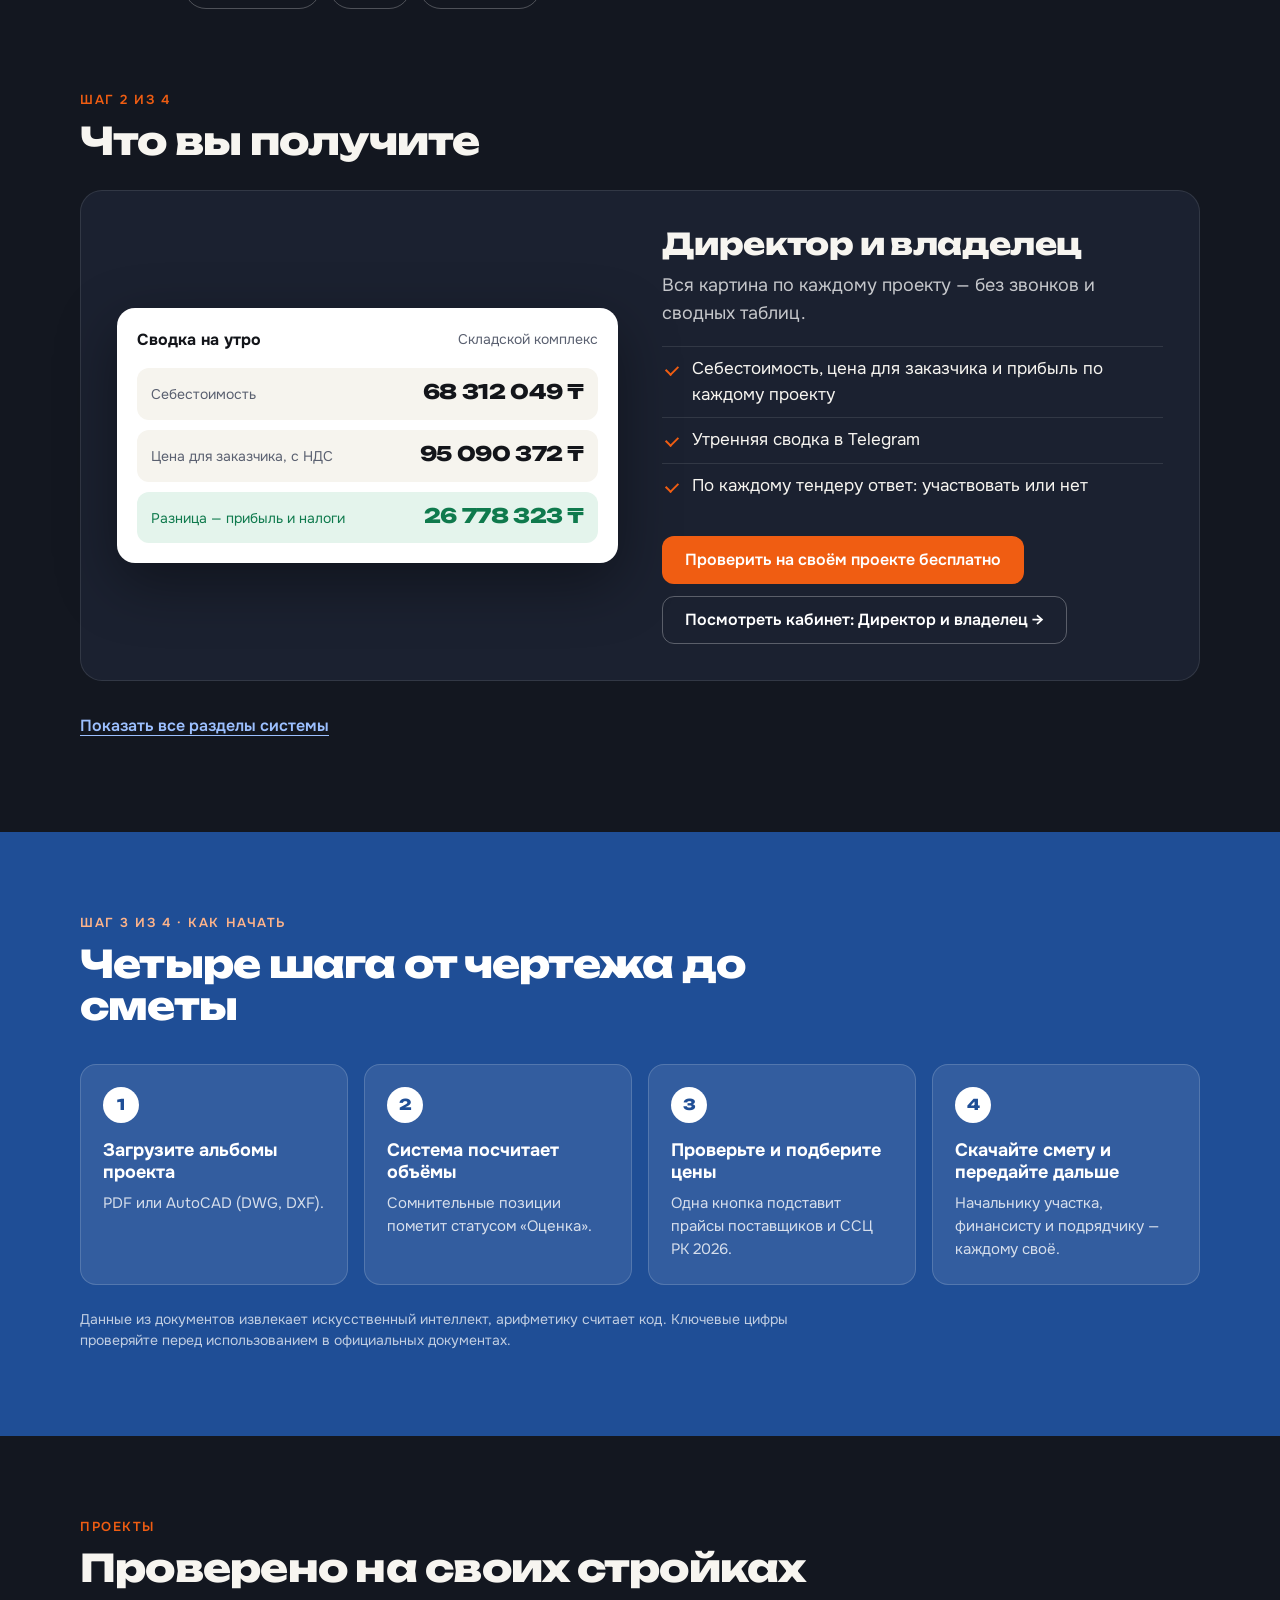
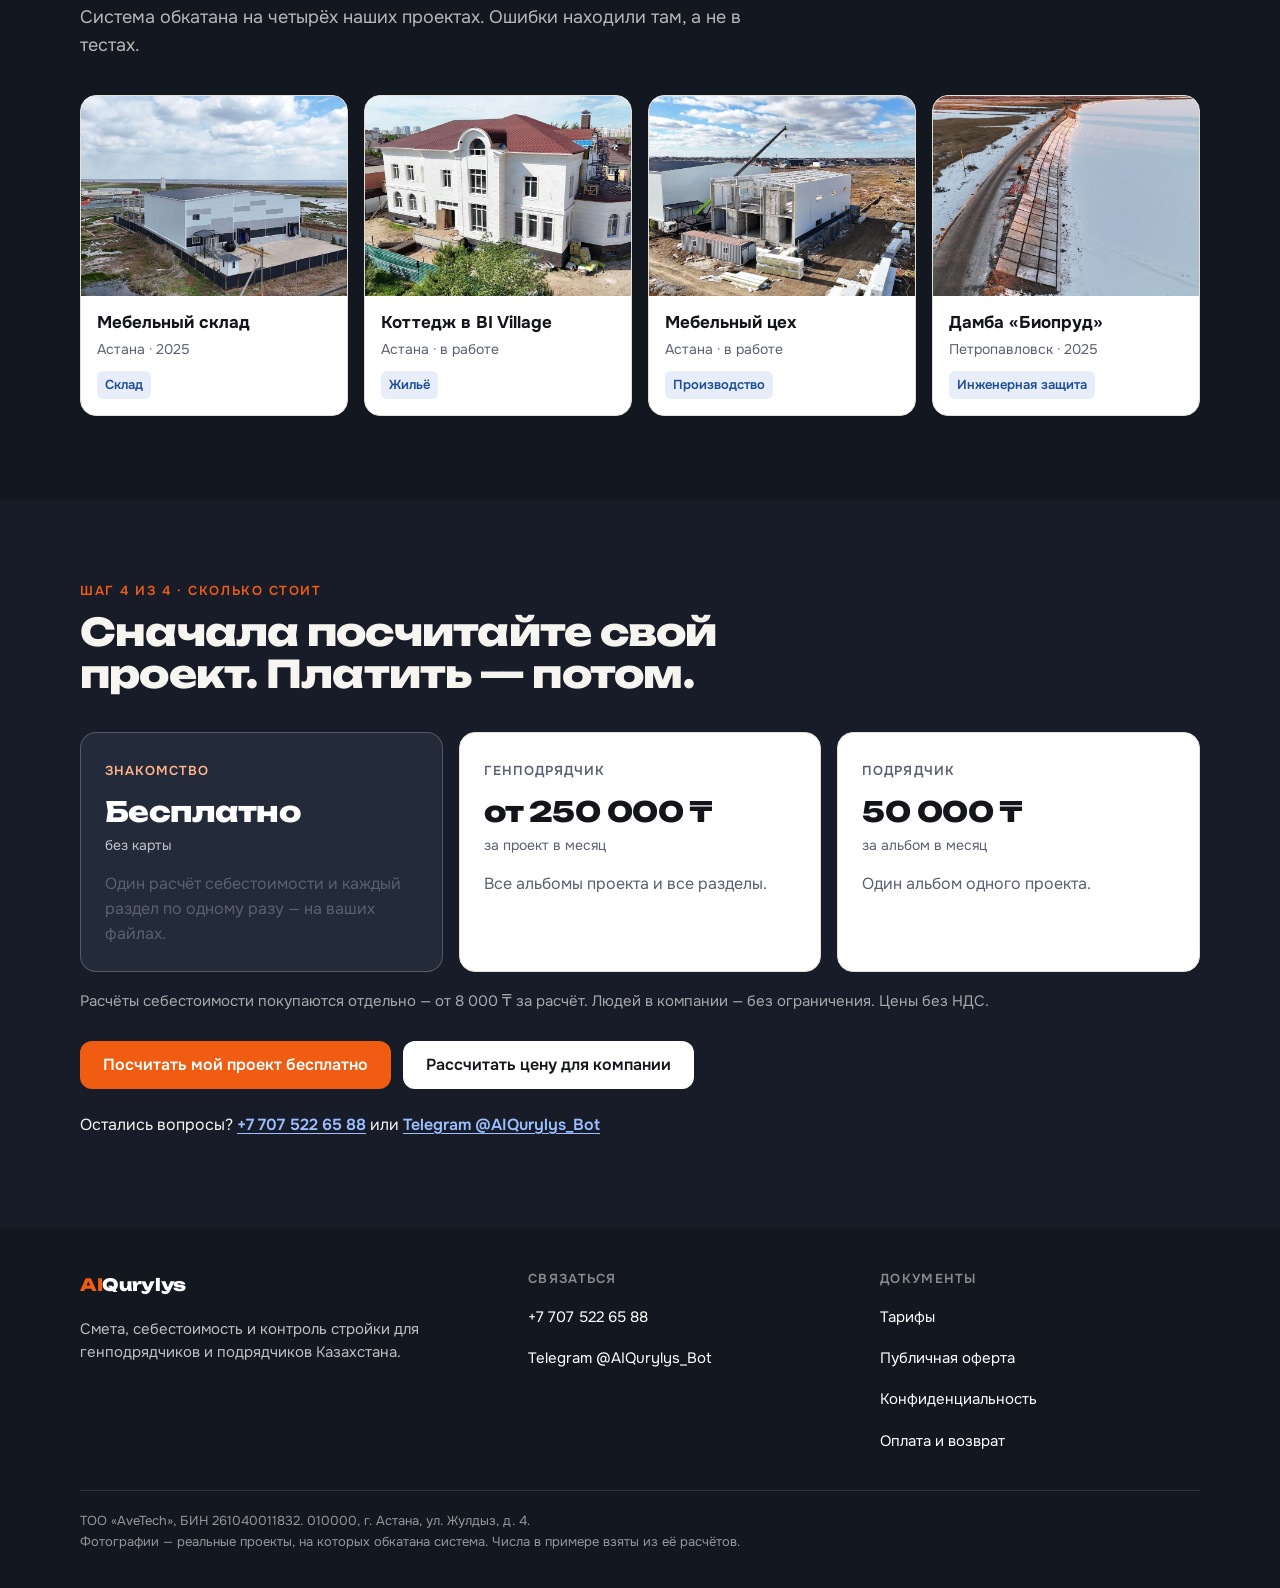
==== commit d552ea10: "Landing and tour wording aligned with ai-qurylys.kz: price for the customer term, drop the phrase ab" ====
--- a/index.html
+++ b/index.html
@@ -69,14 +69,14 @@
         <div class="scene__text">
           <p class="eyebrow a">1 из 7 · Директор и владелец</p>
           <h2 class="scene__title a" style="--d:.1">Директор видит деньги проекта каждое утро</h2>
-          <p class="scene__lead a" style="--d:.25">Себестоимость, смета заказчику и разница — по каждому проекту. Сводка приходит в Telegram. По каждому тендеру система отвечает, участвовать или нет.</p>
-          <p class="scene__proof a" style="--d:.35">Себестоимость 68 312 049 ₸ · смета заказчику 95 090 372 ₸</p>
+          <p class="scene__lead a" style="--d:.25">Себестоимость, цена для заказчика и разница — по каждому проекту. Сводка приходит в Telegram. По каждому тендеру система отвечает, участвовать или нет.</p>
+          <p class="scene__proof a" style="--d:.35">Себестоимость 68 312 049 ₸ · цена для заказчика 95 090 372 ₸</p>
           <div class="scene__btns a" style="--d:.4"><a class="btn btn--ghost btn--sm" href="#roles" data-role="director">Что получит директор</a></div>
         </div>
         <div class="mock" aria-hidden="true">
           <div class="mock__head a" style="--d:.4"><b>Сводка на утро</b><span>Складской комплекс</span></div>
           <div class="kpi a" style="--d:.8"><span>Себестоимость</span><b>68 312 049 ₸</b></div>
-          <div class="kpi a" style="--d:1.3"><span>Смета заказчику, с НДС</span><b>95 090 372 ₸</b></div>
+          <div class="kpi a" style="--d:1.3"><span>Цена для заказчика, с НДС</span><b>95 090 372 ₸</b></div>
           <div class="kpi kpi--ok a" style="--d:1.9"><span>Разница — прибыль и налоги</span><b>26 778 323 ₸</b></div>
         </div>
       </div>
@@ -87,7 +87,7 @@
         <div class="scene__text">
           <p class="eyebrow a">2 из 7 · Главный инженер проекта</p>
           <h2 class="scene__title a" style="--d:.1">ГИП видит, где проект расходится с фактом</h2>
-          <p class="scene__lead a" style="--d:.25">Объёмы посчитаны по каждому альбому, спорные места помечены статусом «Оценка». Акты подрядчиков сверяются с проектом, а не принимаются на слово.</p>
+          <p class="scene__lead a" style="--d:.25">Объёмы посчитаны по каждому альбому, спорные места помечены статусом «Оценка». Акты подрядчиков сверяются с проектом.</p>
           <p class="scene__proof a" style="--d:.35">Сваи С1 — 462 шт, сходится · Кладка цоколя — «Оценка»</p>
           <div class="scene__btns a" style="--d:.4"><a class="btn btn--ghost btn--sm" href="#roles" data-role="gip">Что получит ГИП</a></div>
         </div>
@@ -383,7 +383,7 @@
           <p>Работы и материалы без наценки.</p>
         </div>
         <div class="sum sum--dark">
-          <small>Смета заказчику, с НДС 16 %</small>
+          <small>Цена для заказчика, с НДС 16 %</small>
           <b>95 090 372 ₸</b>
           <p>С прибылью компании и налогами.</p>
         </div>
@@ -502,6 +502,6 @@
   </div>
 </footer>
 
-<script src="js/main.js?v=18"></script>
+<script src="js/main.js?v=19"></script>
 </body>
 </html>
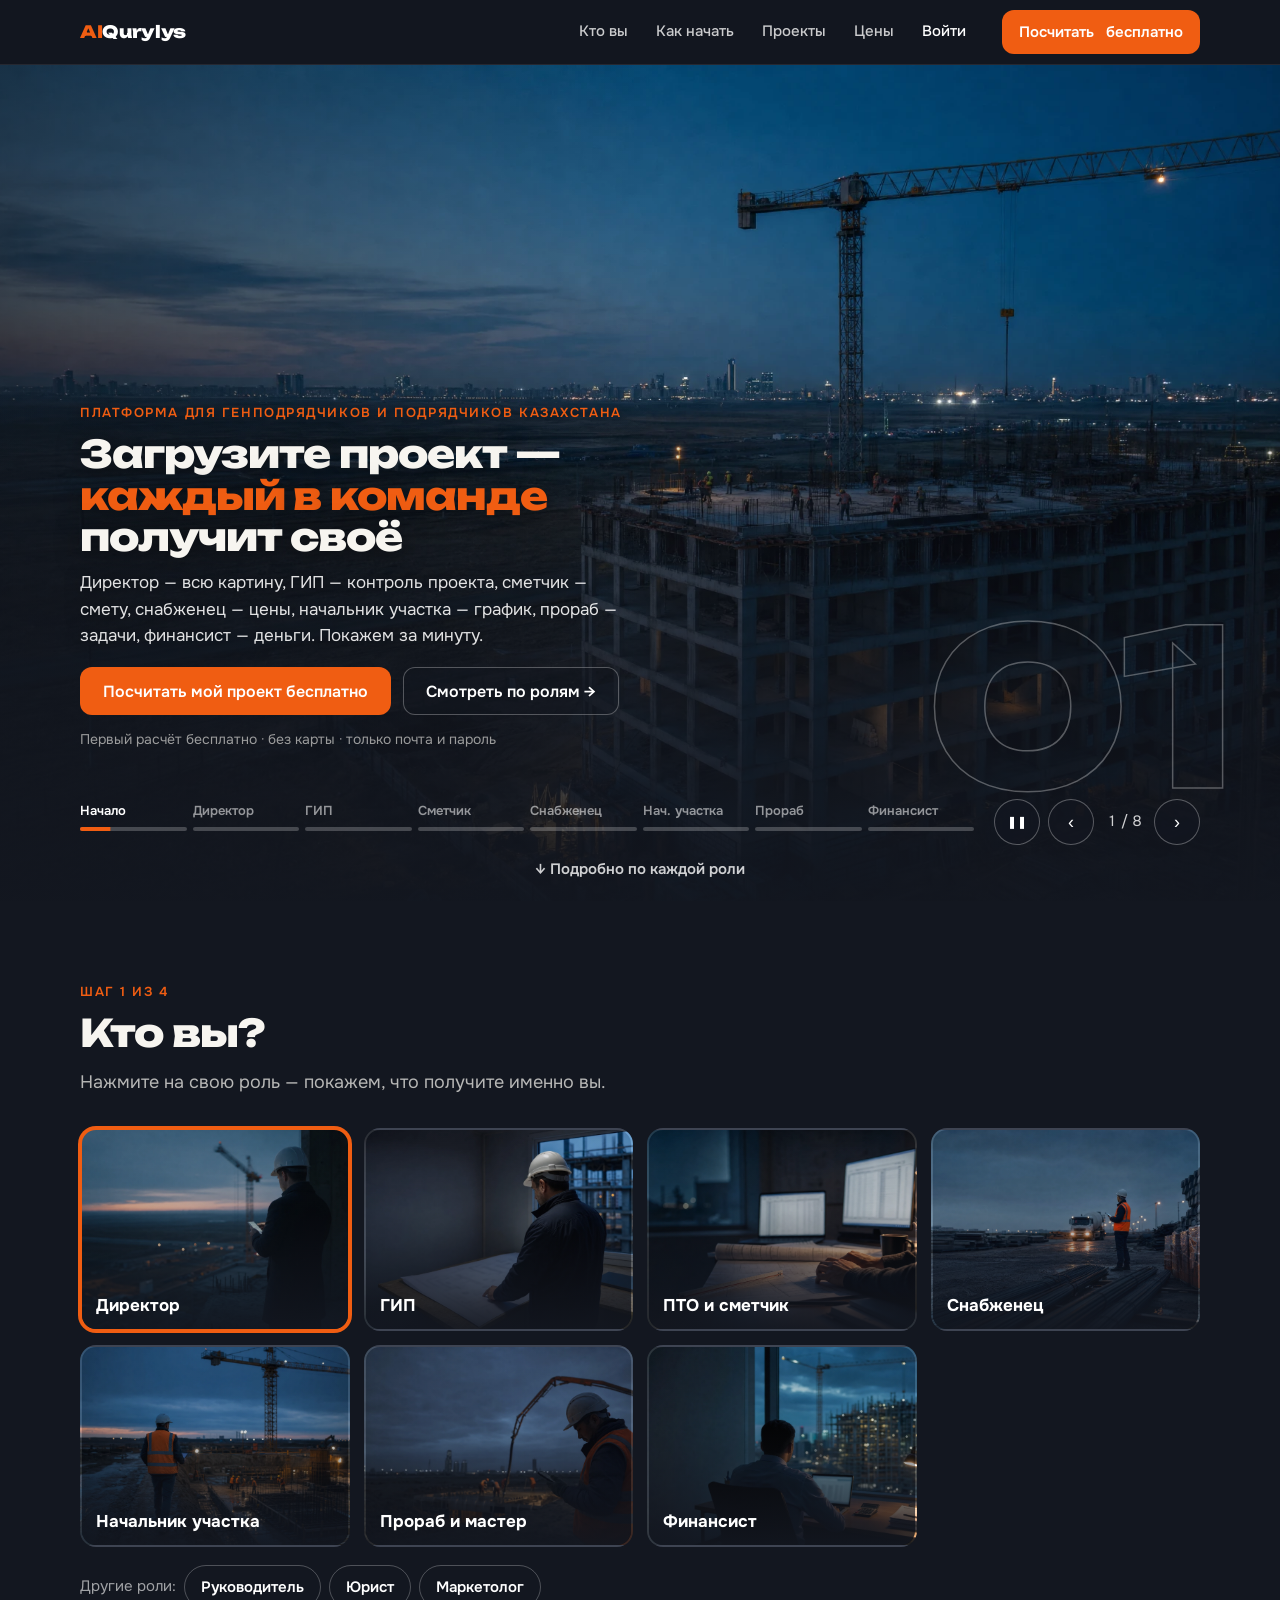
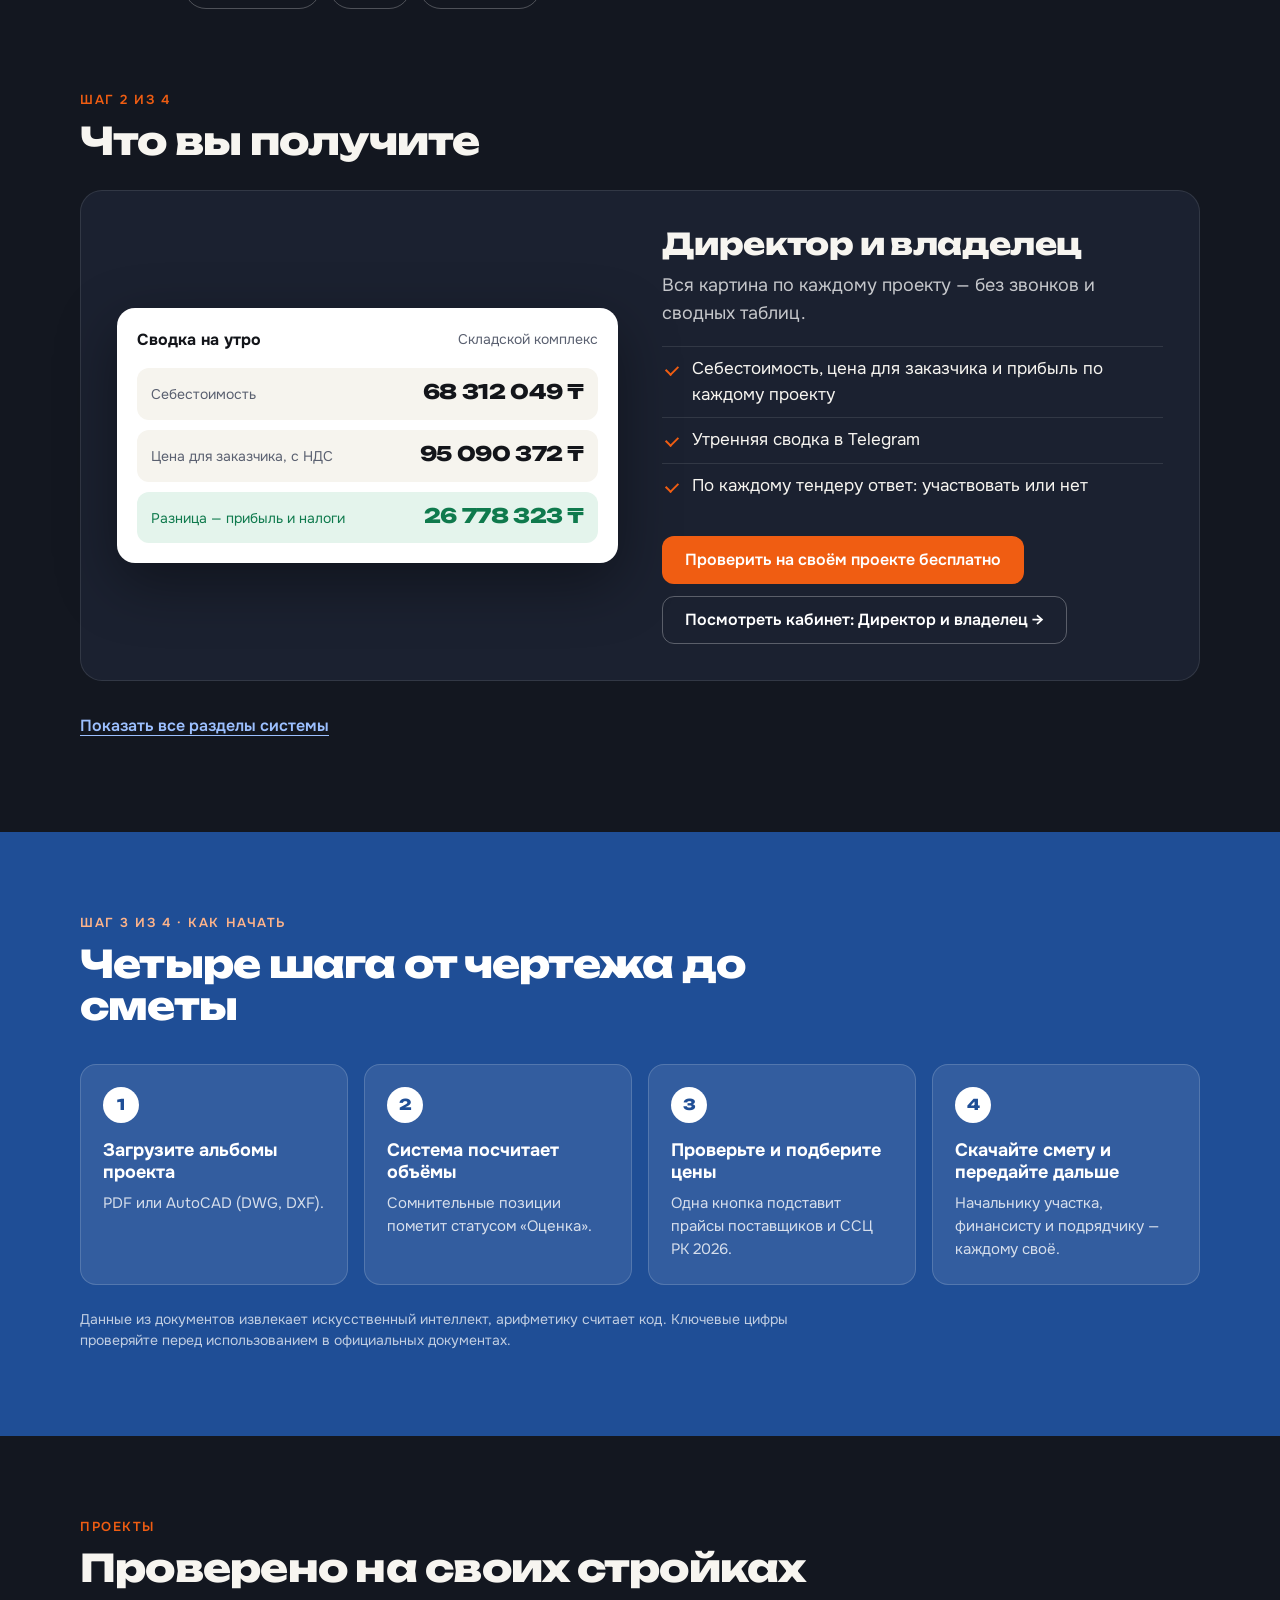
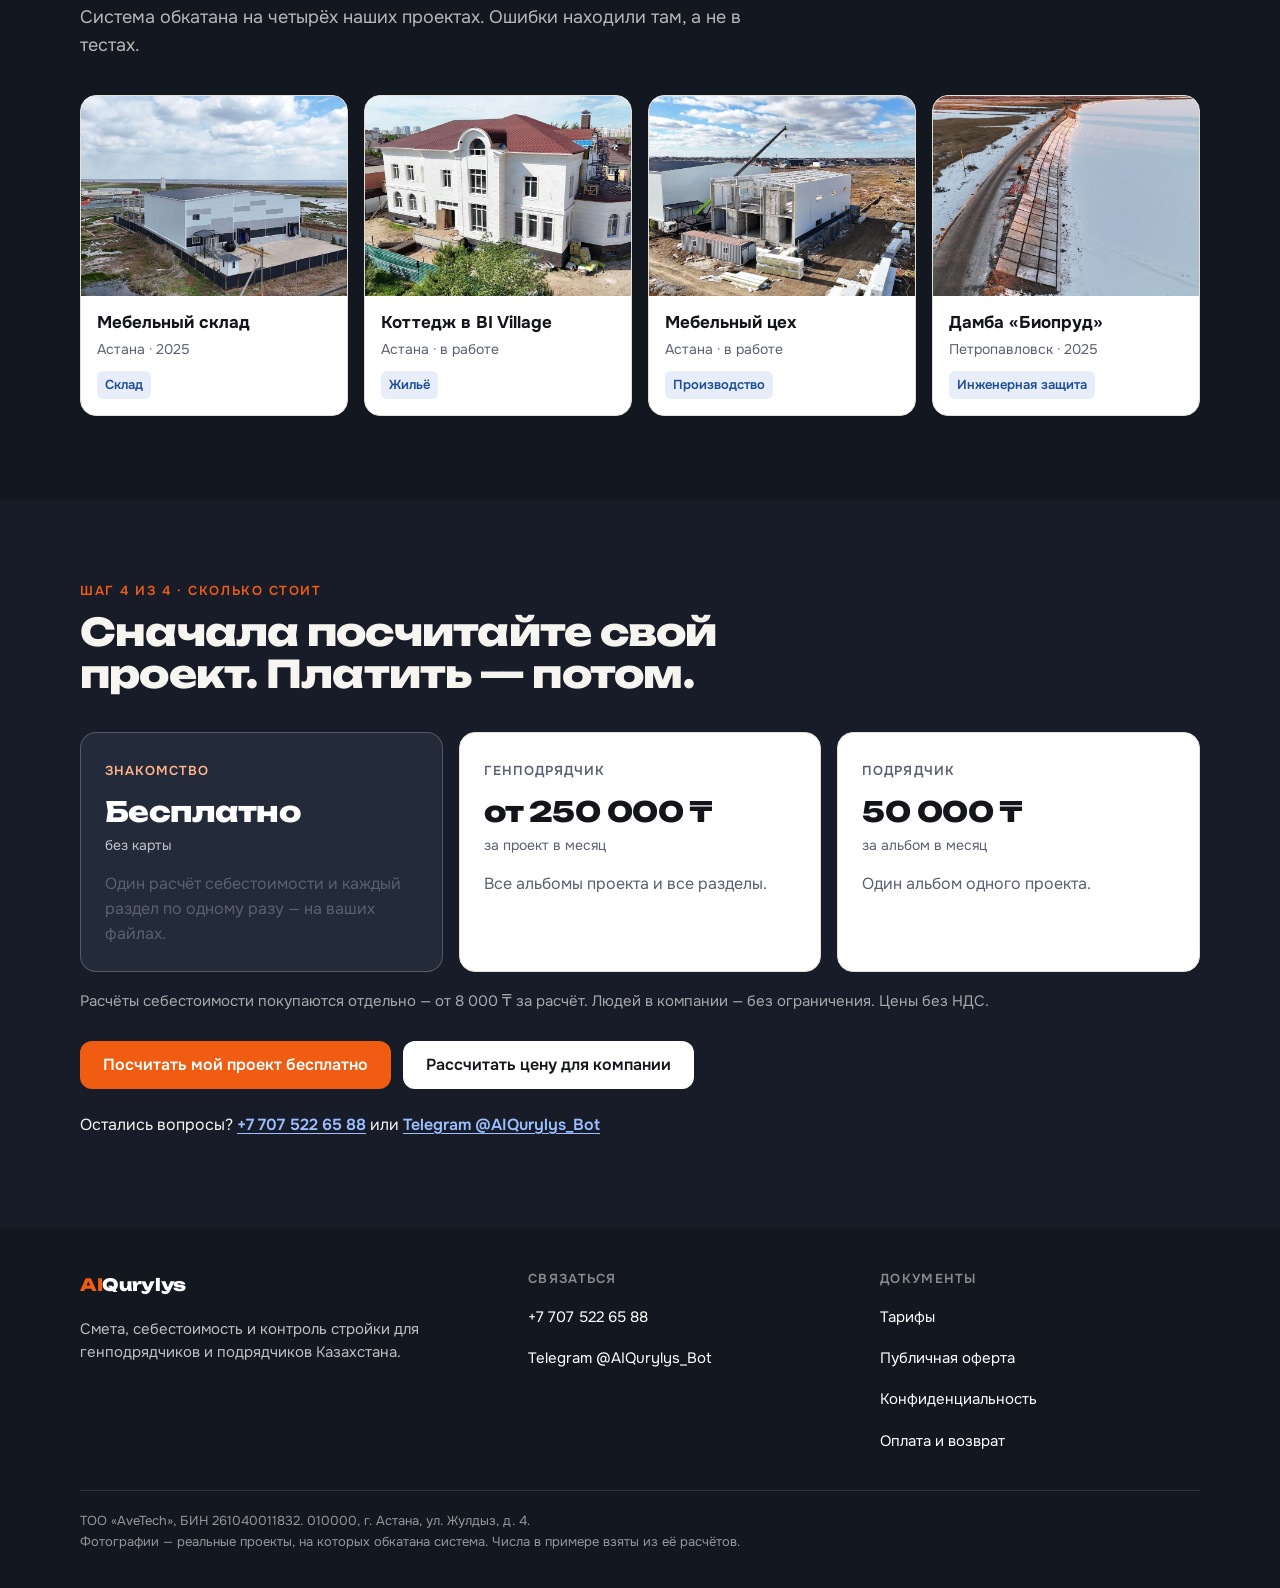
==== commit 3263298f: "Landing and pricing buttons now open the prototype instead of the live site; sign-up buttons start w" ====
--- a/index.html
+++ b/index.html
@@ -26,9 +26,9 @@
       <a href="#how">Как начать</a>
       <a href="#projects">Проекты</a>
       <a href="#price">Цены</a>
-      <a class="nav__login" href="https://ai-qurylys.kz/login">Войти</a>
-    </div>
-    <a class="btn btn--primary btn--sm nav__cta" href="https://ai-qurylys.kz/register">Посчитать<span>&nbsp;бесплатно</span></a>
+      <a class="nav__login" href="proto-v02/app/?welcome=0">Войти</a>
+    </div>
+    <a class="btn btn--primary btn--sm nav__cta" href="proto-v02/app/?welcome=1">Посчитать<span>&nbsp;бесплатно</span></a>
     <button class="burger" id="burger" type="button" aria-label="Меню" aria-expanded="false" aria-controls="menu"><span></span></button>
   </div>
 </nav>
@@ -43,7 +43,7 @@
           <h1 class="scene__title a" style="--d:.1">Загрузите проект — <em>каждый в команде</em> получит своё</h1>
           <p class="scene__lead a" style="--d:.25">Директор — всю картину, ГИП — контроль проекта, сметчик — смету, снабженец — цены, начальник участка — график, прораб — задачи, финансист — деньги. Покажем за минуту.</p>
           <div class="scene__btns a" style="--d:.4">
-            <a class="btn btn--primary" href="https://ai-qurylys.kz/register">Посчитать мой проект бесплатно</a>
+            <a class="btn btn--primary" href="proto-v02/app/?welcome=1">Посчитать мой проект бесплатно</a>
             <button class="btn btn--ghost" type="button" data-go="next">Смотреть по ролям →</button>
           </div>
           <p class="scene__fine a" style="--d:.5">Первый расчёт бесплатно · без карты · только почта и пароль</p>
@@ -184,7 +184,7 @@
           <p class="scene__lead a" style="--d:.25">По вашей таблице доходов и расходов. Акт подрядчика сверяется с проектом — завышения видны сразу.</p>
           <p class="scene__proof a" style="--d:.35">План, факт и остаток денег — по каждому проекту</p>
           <div class="scene__btns a" style="--d:.4">
-            <a class="btn btn--primary btn--sm" href="https://ai-qurylys.kz/register">Посчитать мой проект бесплатно</a>
+            <a class="btn btn--primary btn--sm" href="proto-v02/app/?welcome=1">Посчитать мой проект бесплатно</a>
             <a class="btn btn--ghost btn--sm" href="#roles" data-role="fin">Что получит финансист</a>
           </div>
         </div>
@@ -249,7 +249,7 @@
         <p id="role-text"></p>
         <ul class="list" id="role-list"></ul>
         <div class="cta-row">
-          <a class="btn btn--primary" href="https://ai-qurylys.kz/register">Проверить на своём проекте бесплатно</a>
+          <a class="btn btn--primary" href="proto-v02/app/?welcome=1">Проверить на своём проекте бесплатно</a>
           <button class="btn btn--ghost" type="button" id="show-example" hidden>Смотреть смету целиком</button>
           <a class="btn btn--ghost" id="show-cabinet" href="proto-v02/app/">Посмотреть кабинет →</a>
         </div>
@@ -457,7 +457,7 @@
     </div>
     <p class="note" style="margin-top:18px;font-size:15px">Расчёты себестоимости покупаются отдельно — от 8 000 ₸ за расчёт. Людей в компании — без ограничения. Цены без НДС.</p>
     <div class="cta-row">
-      <a class="btn btn--primary" href="https://ai-qurylys.kz/register">Посчитать мой проект бесплатно</a>
+      <a class="btn btn--primary" href="proto-v02/app/?welcome=1">Посчитать мой проект бесплатно</a>
       <a class="btn btn--line" href="pricing.html#calc">Рассчитать цену для компании</a>
     </div>
     <p class="contact-line">Остались вопросы? <a href="tel:+77075226588">+7 707 522 65 88</a> или <a href="https://t.me/AIQurylys_Bot" target="_blank" rel="noopener">Telegram @AIQurylys_Bot</a></p>
@@ -472,7 +472,7 @@
   <a href="#how"><span>Как начать</span></a>
   <a href="#price"><span>Сколько стоит</span></a>
 </nav>
-<a class="sticky-cta" id="sticky-cta" href="https://ai-qurylys.kz/register">Посчитать мой проект бесплатно</a>
+<a class="sticky-cta" id="sticky-cta" href="proto-v02/app/?welcome=1">Посчитать мой проект бесплатно</a>
 
 <footer class="foot">
   <div class="wrap">
@@ -502,6 +502,6 @@
   </div>
 </footer>
 
-<script src="js/main.js?v=19"></script>
+<script src="js/main.js?v=20"></script>
 </body>
 </html>
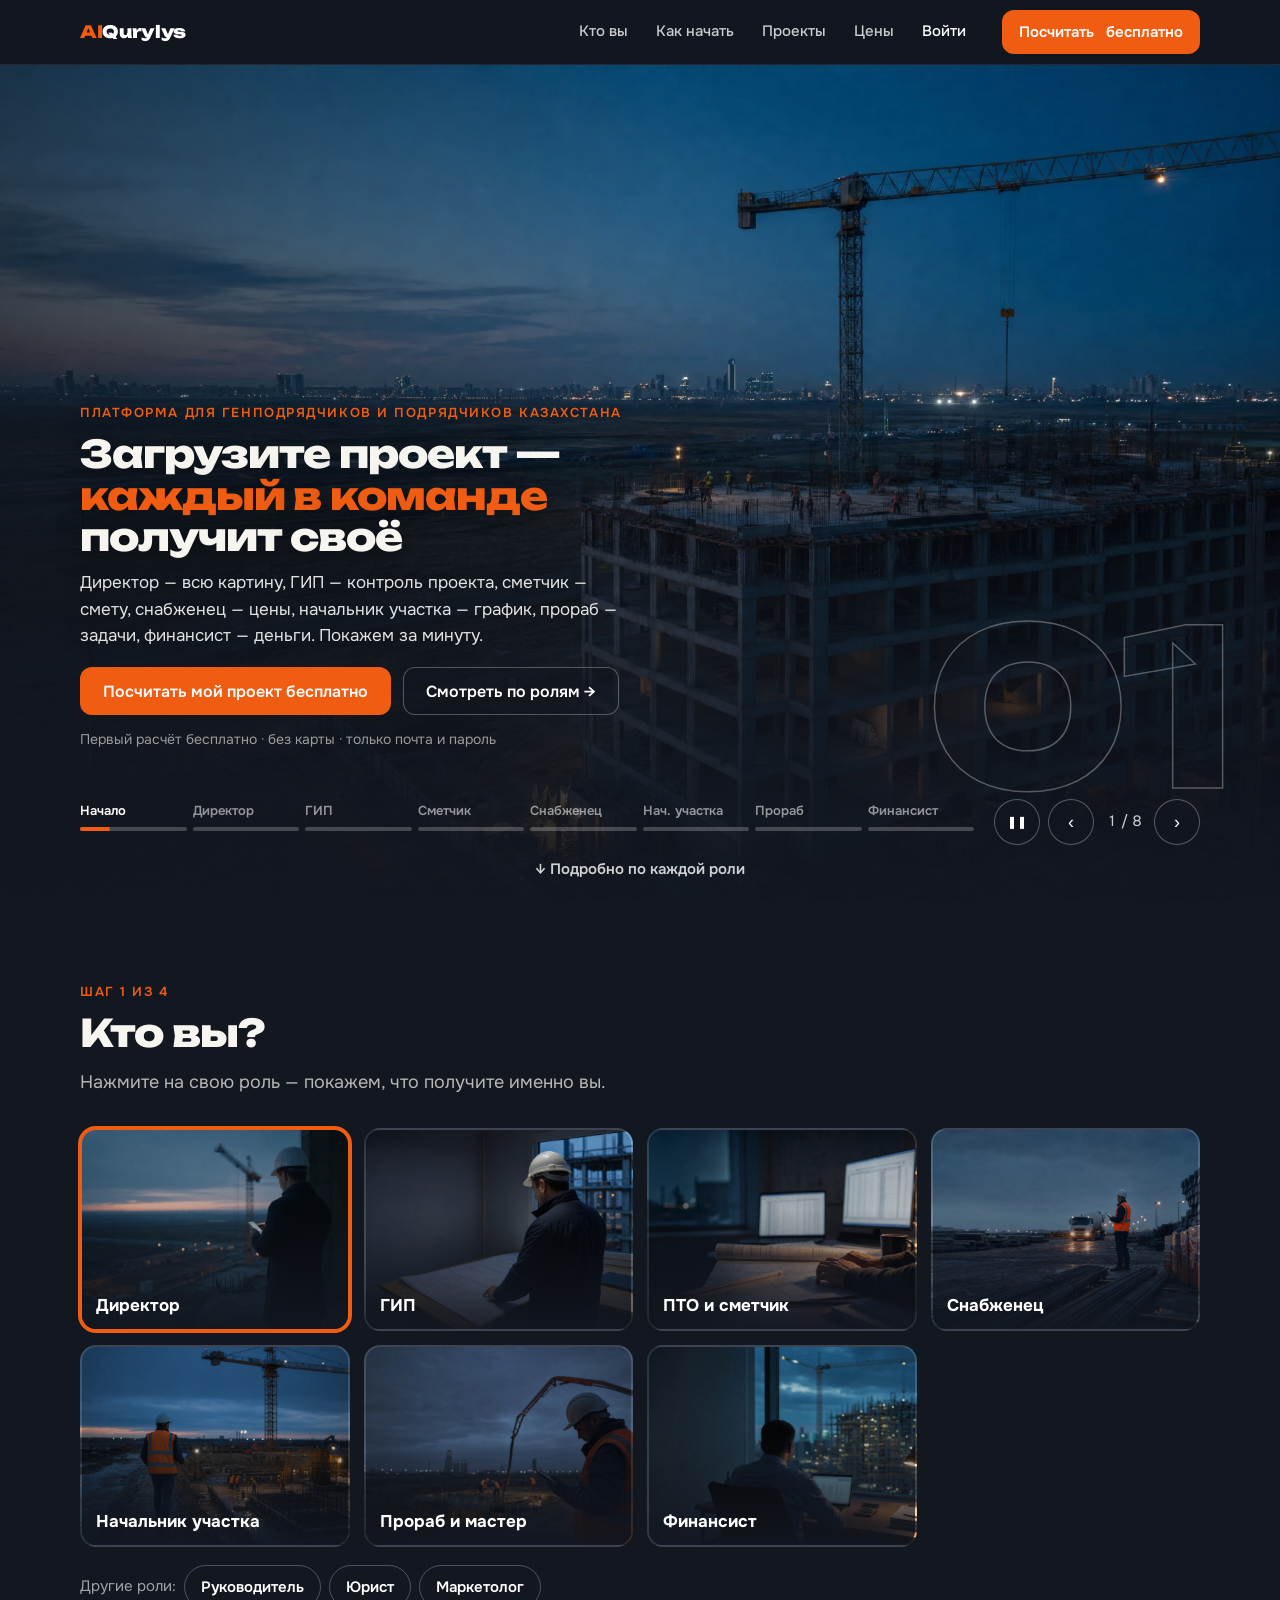
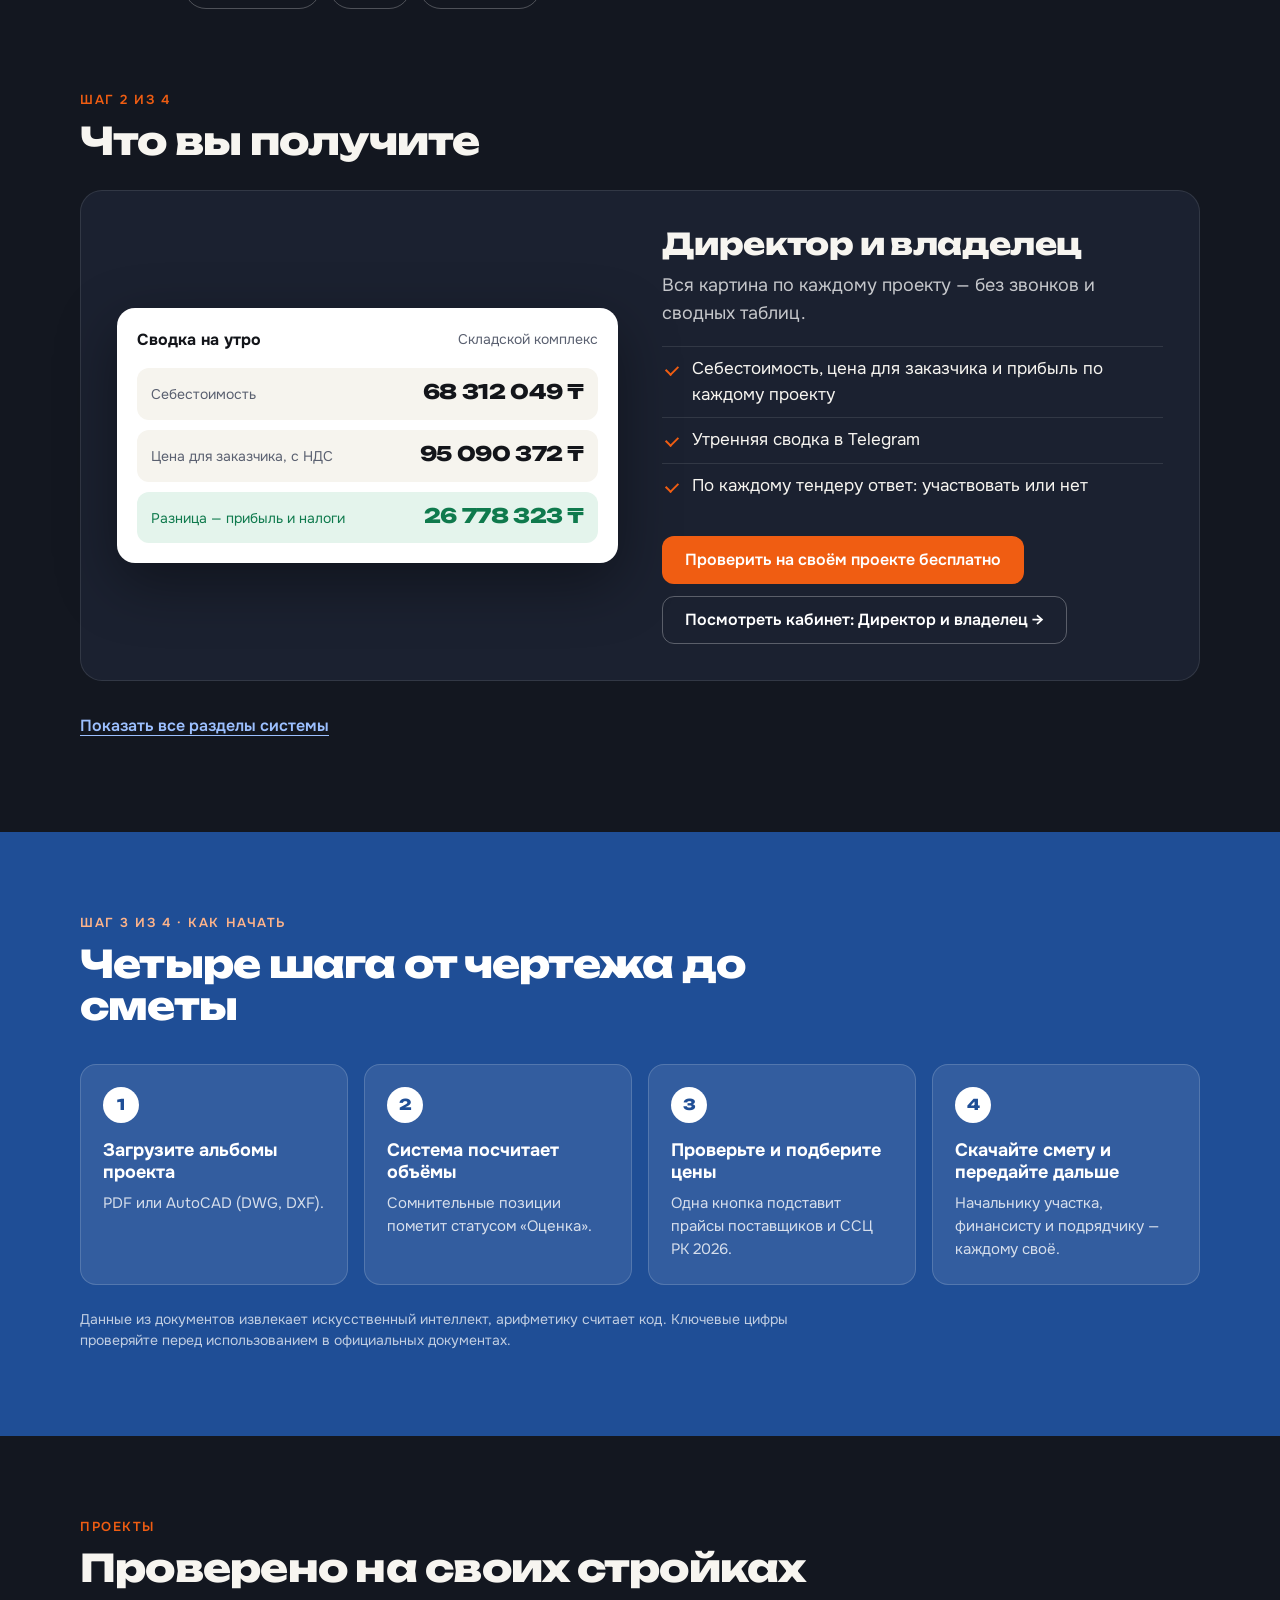
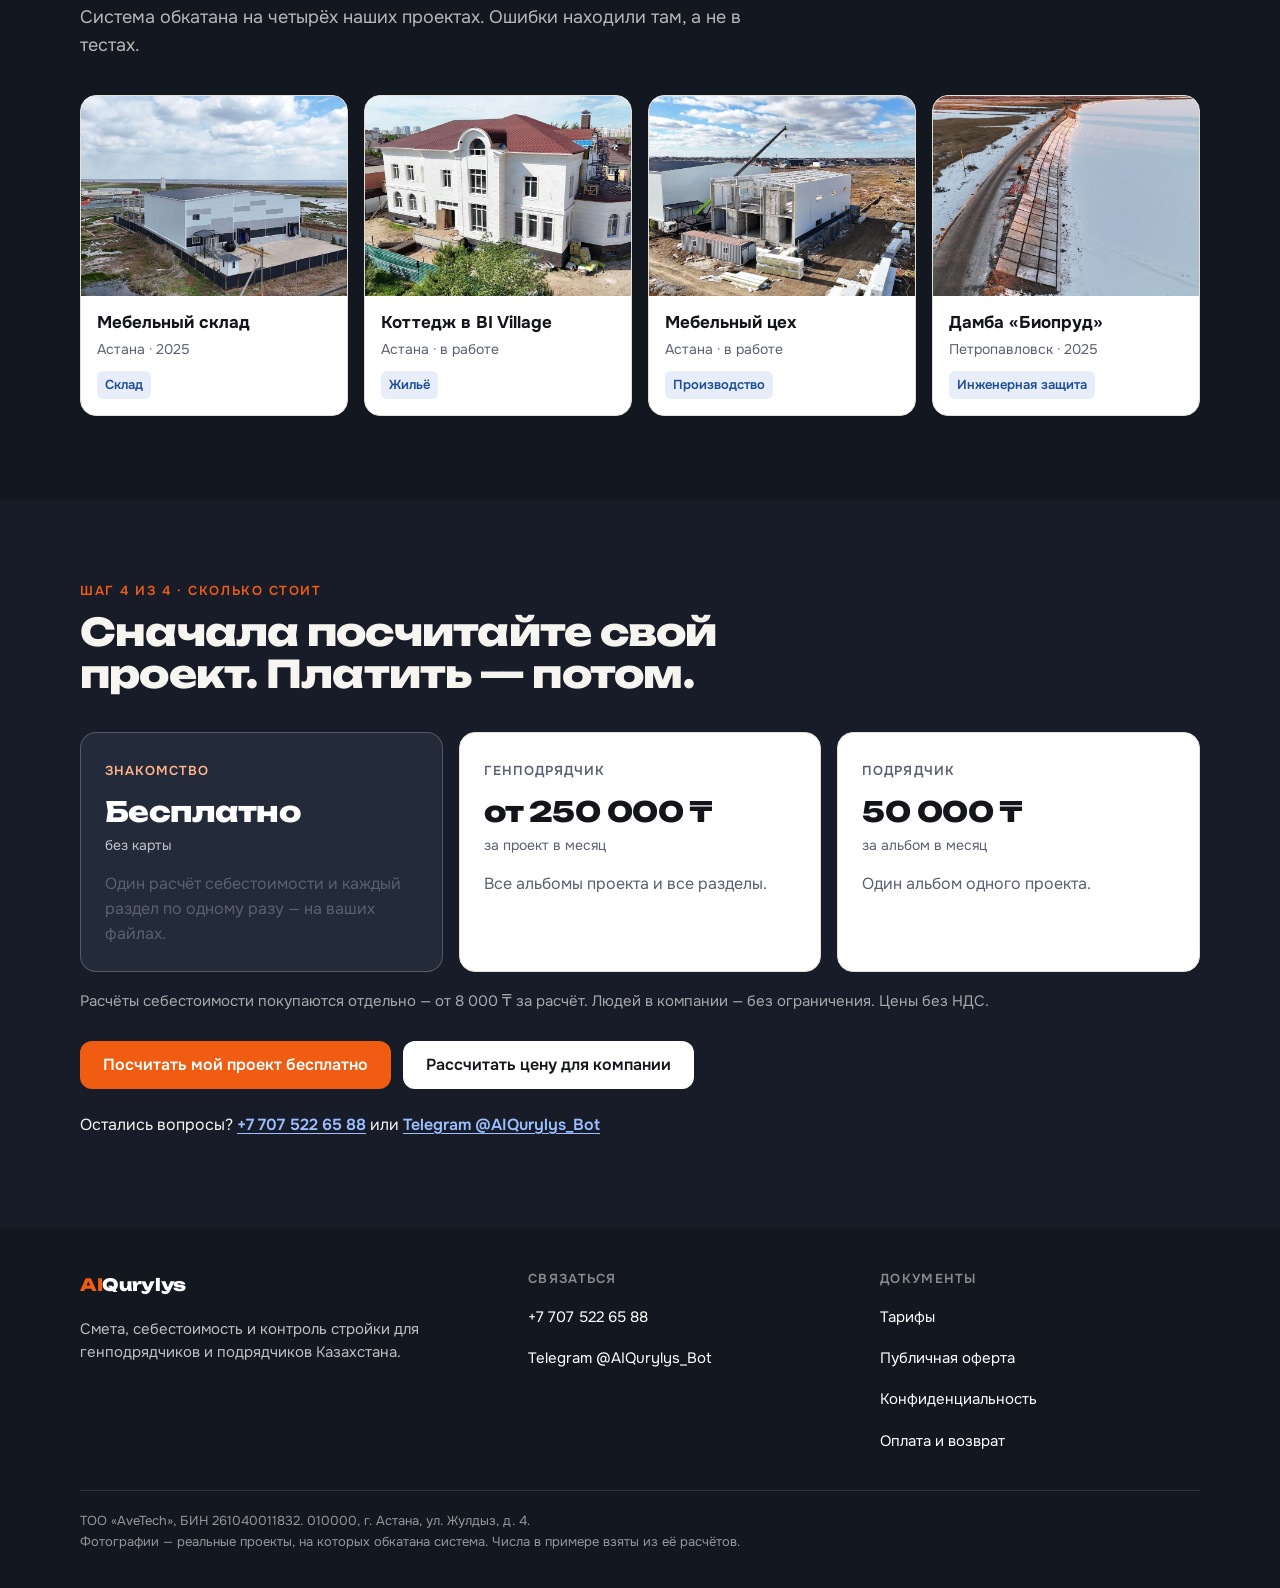
==== commit 03466351: "Landing hero: guard the timer against the undefined section on load (console errors) Co-Authored-By:" ====
--- a/index.html
+++ b/index.html
@@ -502,6 +502,6 @@
   </div>
 </footer>
 
-<script src="js/main.js?v=20"></script>
+<script src="js/main.js?v=21"></script>
 </body>
 </html>
